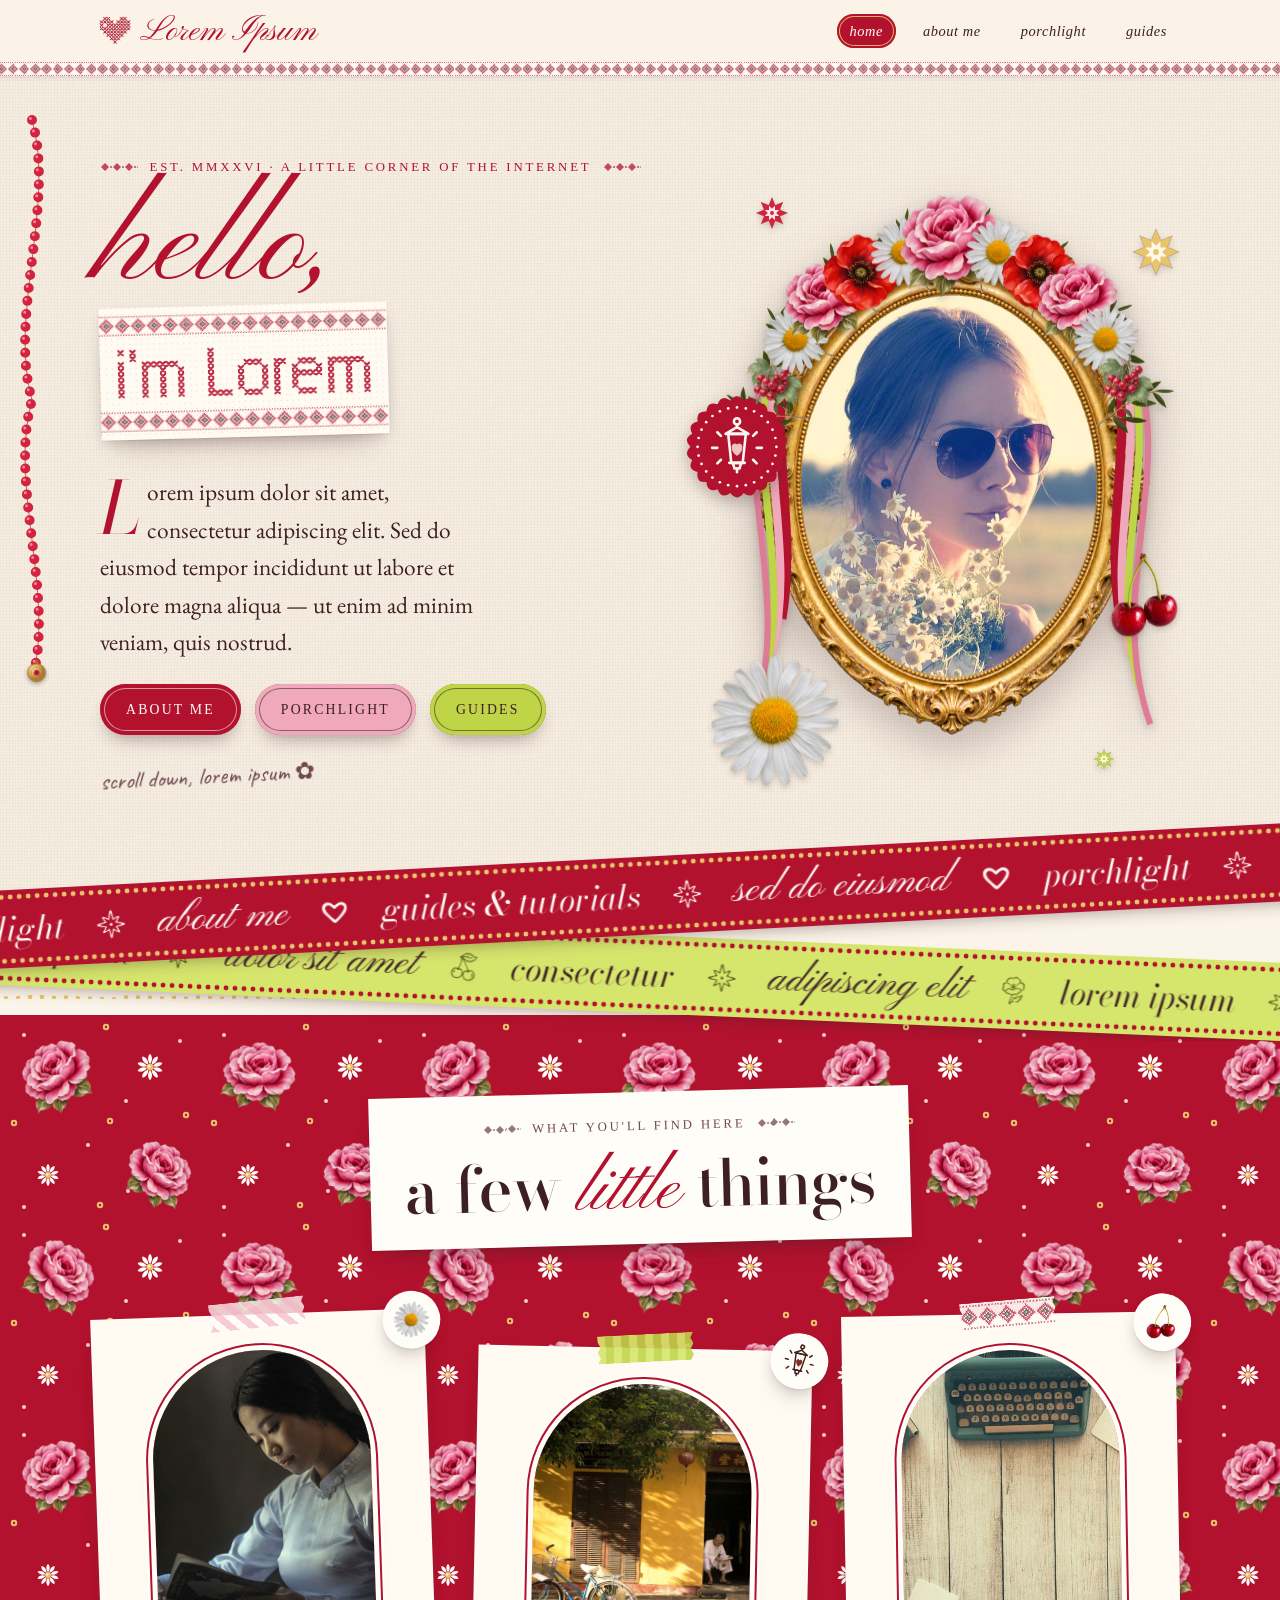
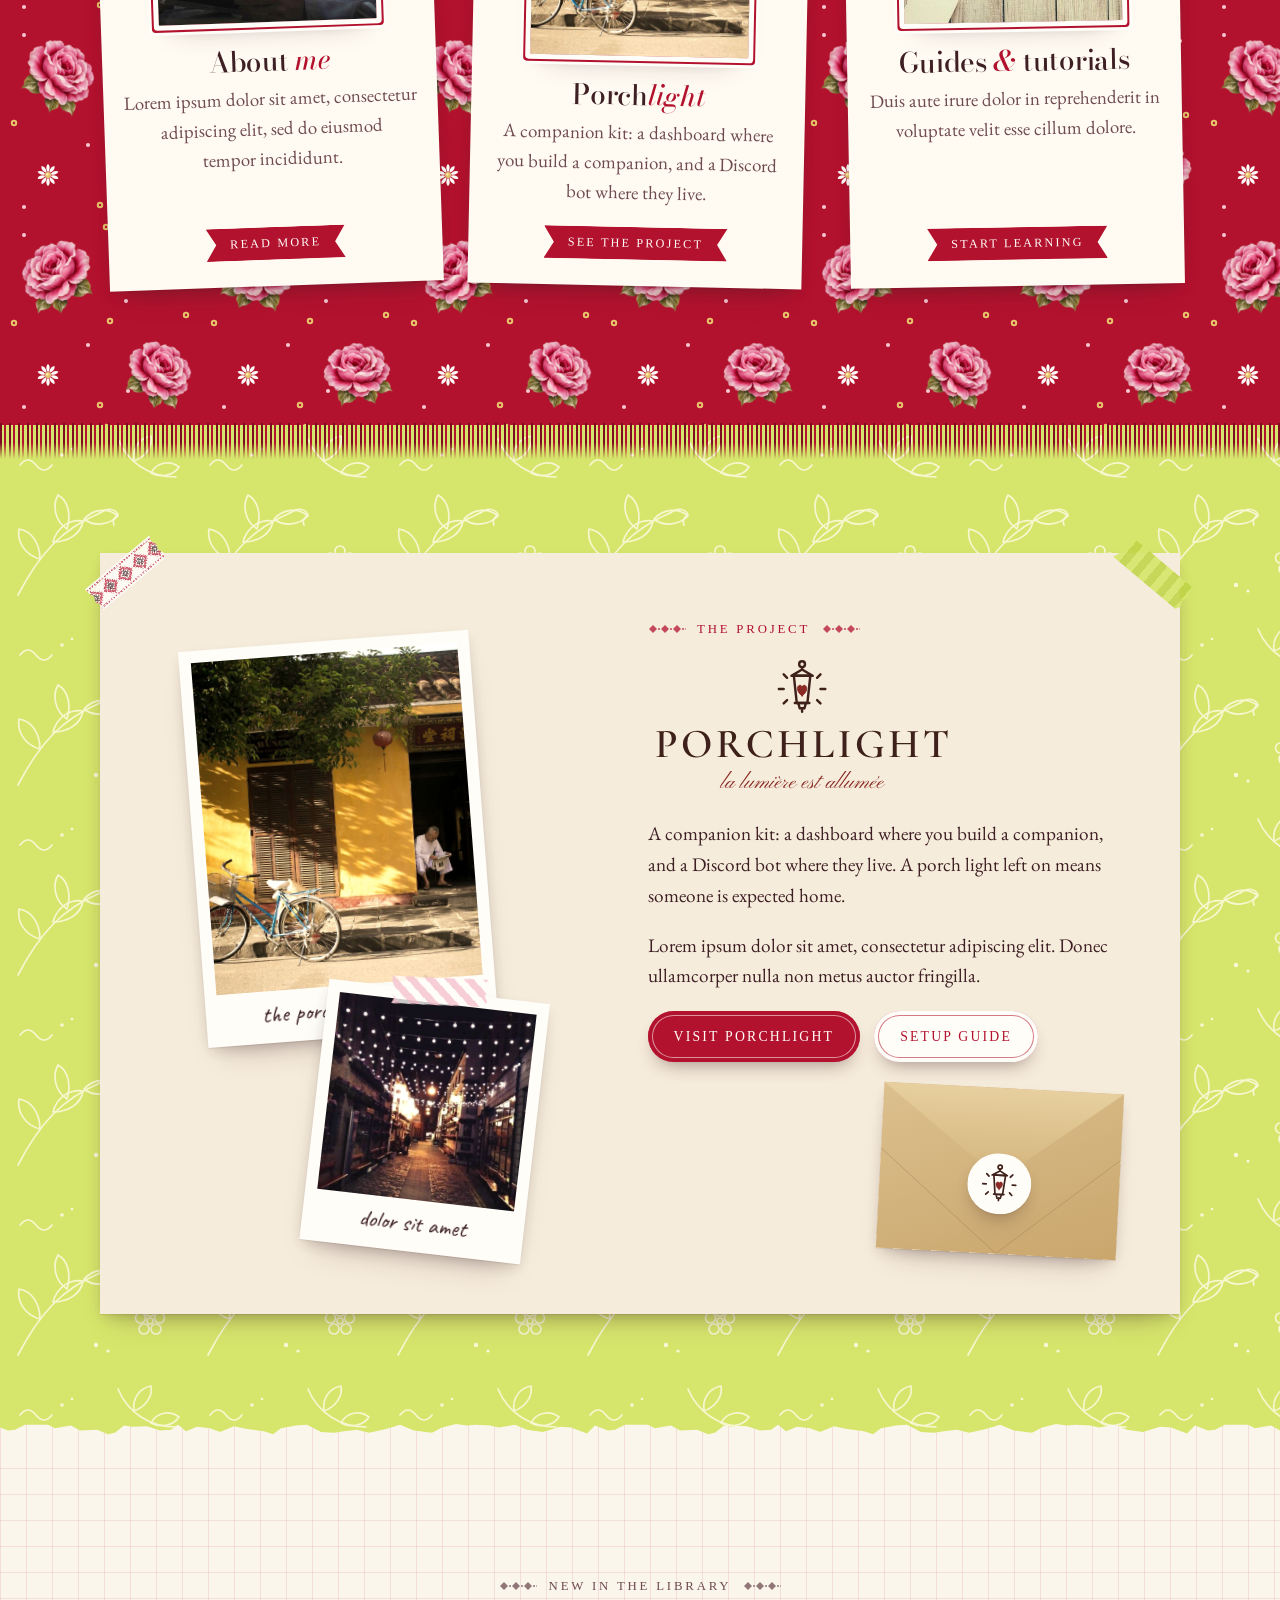
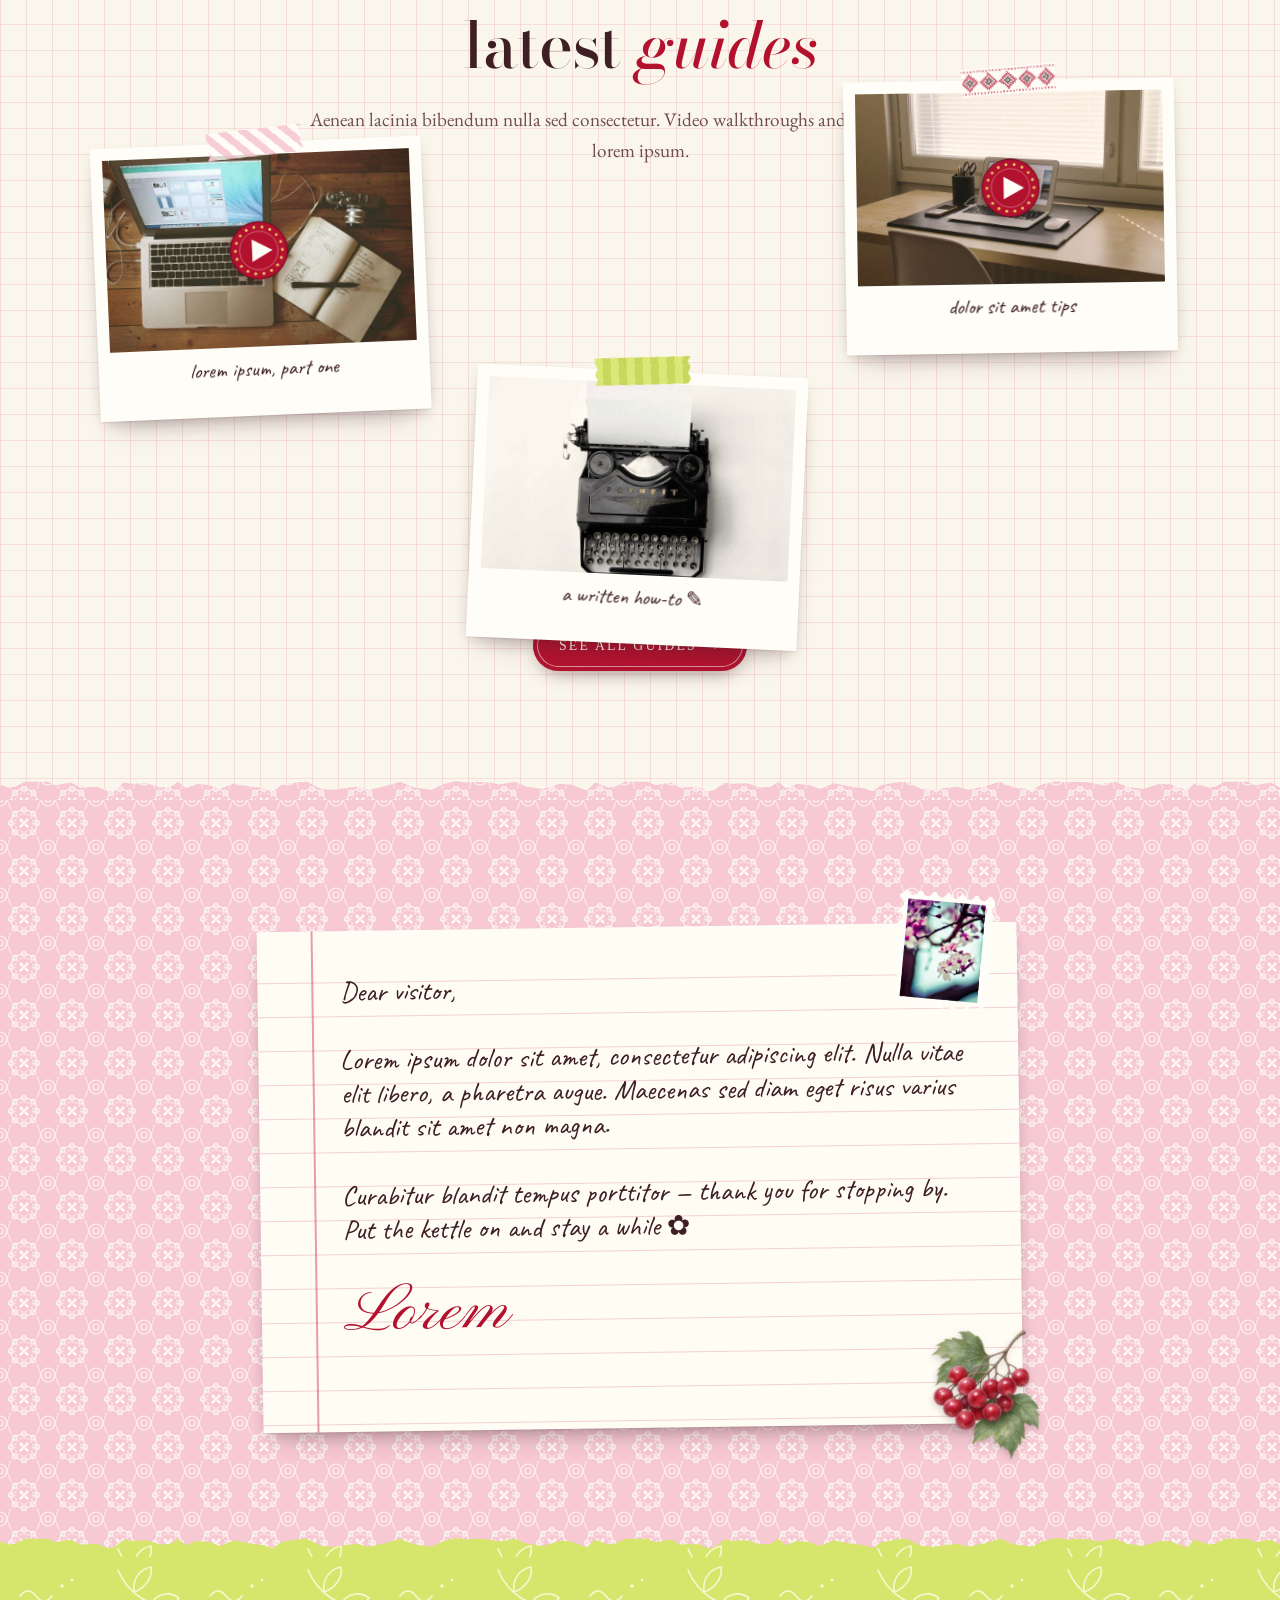
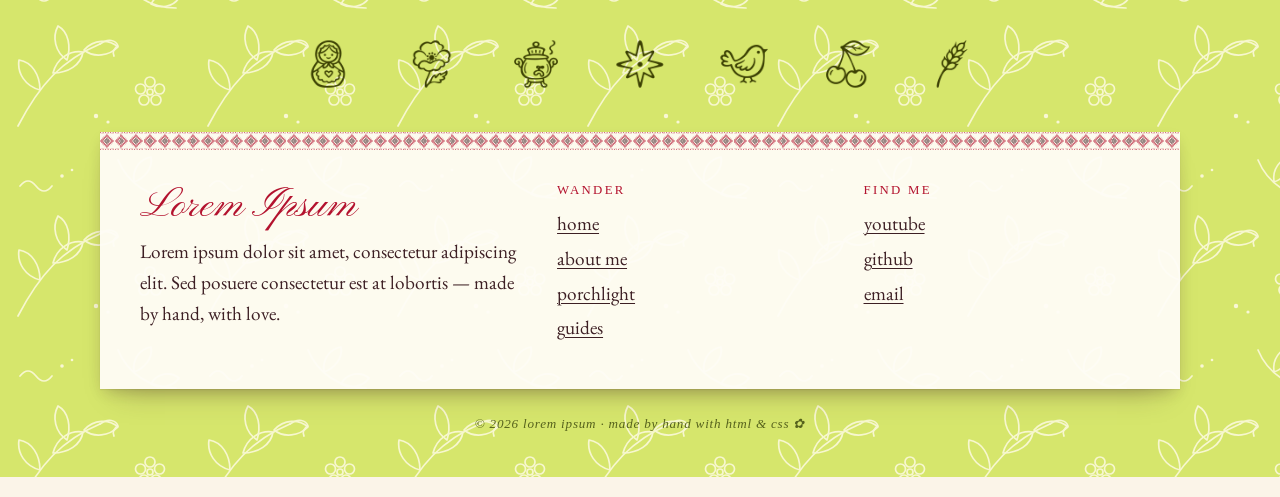
==== index.html @ 09953d01 "Publish the shawl pattern with varied pink roses" ====
<!doctype html>
<html lang="en">
<head>
  <meta charset="utf-8">
  <meta name="viewport" content="width=device-width, initial-scale=1">
  <title>Lorem Ipsum — hello</title>
  <meta name="description" content="Lorem ipsum dolor sit amet — a little corner of the internet: about me, the Porchlight project, and guides.">
  <meta name="theme-color" content="#b3122e">
  <link rel="icon" href="assets/img/favicon.svg" type="image/svg+xml">
  <link rel="preconnect" href="https://fonts.googleapis.com">
  <link rel="preconnect" href="https://fonts.gstatic.com" crossorigin>
  <link href="https://fonts.googleapis.com/css2?family=Bodoni+Moda:ital,opsz,wght@0,6..96,400..900;1,6..96,400..900&family=Caveat:wght@400..700&family=EB+Garamond:ital,wght@0,400..800;1,400..800&family=Old+Standard+TT:ital,wght@0,400;0,700;1,400&family=Pinyon+Script&display=swap" rel="stylesheet">
  <link rel="stylesheet" href="assets/css/style.css?v=shawl-roses">
</head>
<body data-beads>
  <a class="skip-link" href="#main">skip to content</a>

  <!-- ============ HEADER (same on every page — update aria-current) ============ -->
  <header class="site-header">
    <div class="wrap">
      <a class="logo" href="index.html" aria-label="Lorem Ipsum — home">
        <span data-motif="heart" data-cell="3.4" aria-hidden="true"></span>
        <span class="logo-name">Lorem Ipsum</span>
      </a>
      <nav class="nav" aria-label="Main">
        <a href="index.html" aria-current="page">home</a>
        <a href="about.html">about me</a>
        <a href="porchlight.html">porchlight</a>
        <a href="guides.html">guides</a>
      </nav>
    </div>
  </header>

  <main id="main">

    <!-- ============ HERO ============ -->
    <section class="hero">
      <div class="wrap hero-grid">
        <div class="hero-copy">
          <p class="eyebrow reveal">est. MMXXVI · a little corner of the internet</p>
          <h1 class="visually-hidden">Hello, I'm Lorem</h1>
          <p class="hero-hello reveal" style="--d:.08s" aria-hidden="true">hello,</p>
          <div class="aida hero-name" data-motif="hero-name" data-cell="6" aria-hidden="true"></div>
          <p class="hero-lede reveal" style="--d:.15s">Lorem ipsum dolor sit amet, consectetur adipiscing elit. Sed do eiusmod tempor incididunt ut labore et dolore magna aliqua — ut enim ad minim veniam, quis nostrud.</p>
          <div class="btn-row reveal" style="--d:.22s">
            <a class="btn" href="about.html">about me</a>
            <a class="btn btn-pink" href="porchlight.html">porchlight</a>
            <a class="btn btn-green" href="guides.html">guides</a>
          </div>
          <span class="hero-note reveal" style="--d:.3s">scroll down, lorem ipsum ✿</span>
        </div>

        <div class="hero-visual">
          <div class="oval-frame reveal drop" data-speed=".05">
            <img class="photo" src="assets/img/photos/portrait-home.jpg" alt="Placeholder portrait: a woman holding a bunch of wildflowers in a sunny field" width="800" height="1000">
            <svg class="frame-art" viewBox="0 0 400 500" aria-hidden="true"><use href="#oval-frame"/></svg>
            <svg class="vinok" viewBox="0 0 400 500" aria-hidden="true"><use href="#vinok"/></svg>
          </div>
          <svg class="cherries deco" viewBox="-50 -50 100 100" data-speed=".16" data-spin=".03" aria-hidden="true"><use href="#cherries"/></svg>
          <svg class="chamomile deco" viewBox="-50 -50 100 100" data-speed="-.06" data-spin="-.05" aria-hidden="true"><use href="#chamomile"/></svg>
          <div class="seal deco" data-speed="-.1" data-spin=".06" aria-hidden="true">
            <svg viewBox="-54 -54 108 108" style="color:var(--cherry)">
              <use href="#seal"/>
              <image href="assets/porchlight/logos/porchlight-mark-creme.svg" x="-32" y="-30" width="64" height="60"/>
            </svg>
          </div>
          <svg class="deco star lg twinkle" style="right:-6%;top:-2%;color:#e8c46a" viewBox="-52 -52 104 104" data-speed=".2" aria-hidden="true"><use href="#star8"/></svg>
          <svg class="deco star twinkle" style="left:2%;top:-8%;color:#d3243f" viewBox="-52 -52 104 104" data-speed=".25" aria-hidden="true"><use href="#star8"/></svg>
          <svg class="deco star sm twinkle" style="right:10%;bottom:-4%;color:#bfd447" viewBox="-52 -52 104 104" data-speed=".08" aria-hidden="true"><use href="#star8"/></svg>
        </div>
      </div>
    </section>

    <!-- ============ CROSSING RIBBON MARQUEES (move with scroll direction) ============ -->
    <div class="ribbons" aria-hidden="true">
      <div class="marquee b" data-marquee="-1">
        <div class="marquee-track"><div class="marquee-group">
          <span class="marquee-item">lorem ipsum <span class="ribbon-doodle ribbon-doodle-star"></span></span>
          <span class="marquee-item"><span class="script">dolor sit amet</span> <span class="ribbon-doodle ribbon-doodle-cherries"></span></span>
          <span class="marquee-item">consectetur <span class="ribbon-doodle ribbon-doodle-star"></span></span>
          <span class="marquee-item"><span class="script">adipiscing elit</span> <span class="ribbon-doodle ribbon-doodle-poppy"></span></span>
        </div></div>
      </div>
      <div class="marquee a" data-marquee="1">
        <div class="marquee-track"><div class="marquee-group">
          <span class="marquee-item">porchlight <span class="ribbon-doodle ribbon-doodle-star"></span></span>
          <span class="marquee-item"><span class="script">about me</span> <span class="ribbon-doodle ribbon-doodle-heart"></span></span>
          <span class="marquee-item">guides &amp; tutorials <span class="ribbon-doodle ribbon-doodle-star"></span></span>
          <span class="marquee-item"><span class="script">sed do eiusmod</span> <span class="ribbon-doodle ribbon-doodle-heart"></span></span>
        </div></div>
      </div>
    </div>

    <!-- ============ WHAT I DO (shawl print with fringe) ============ -->
    <section class="what bg-shawl torn-top fringe">
      <div class="wrap">
        <div class="section-head">
          <div class="what-head-card reveal drop" style="--r:-1.5deg">
            <p class="eyebrow">what you'll find here</p>
            <h2>a few <span class="script">little</span> things</h2>
          </div>
        </div>

        <div class="what-grid">
          <a class="what-card reveal" href="about.html">
            <span class="tape"></span>
            <svg class="emblem" viewBox="-50 -50 100 100" aria-hidden="true"><use href="#chamomile"/></svg>
            <div class="arch"><img src="assets/img/photos/reading.jpg" alt="" loading="lazy" width="800" height="1000"></div>
            <h3>About <em>me</em></h3>
            <p>Lorem ipsum dolor sit amet, consectetur adipiscing elit, sed do eiusmod tempor incididunt.</p>
            <span class="label">read more</span>
          </a>
          <a class="what-card reveal" style="--d:.1s" href="porchlight.html">
            <span class="tape green"></span>
            <img class="emblem" src="assets/porchlight/logos/porchlight-mark.svg" alt="" width="64" height="60">
            <div class="arch"><img src="assets/img/photos/porch-house.jpg" alt="" loading="lazy" width="900" height="1100"></div>
            <h3>Porch<em>light</em></h3>
            <p>A companion kit: a dashboard where you build a companion, and a Discord bot where they live.</p>
            <span class="label">see the project</span>
          </a>
          <a class="what-card reveal" style="--d:.2s" href="guides.html">
            <span class="tape folk"></span>
            <svg class="emblem" viewBox="-50 -50 100 100" aria-hidden="true"><use href="#cherries"/></svg>
            <div class="arch"><img src="assets/img/photos/g-typewriter.jpg" alt="" loading="lazy" width="800" height="500"></div>
            <h3>Guides <em>&amp;</em> tutorials</h3>
            <p>Duis aute irure dolor in reprehenderit in voluptate velit esse cillum dolore.</p>
            <span class="label">start learning</span>
          </a>
        </div>
      </div>
    </section>

    <!-- ============ PORCHLIGHT TEASER (chartreuse) ============ -->
    <section class="section bg-leaf">
      <div class="wrap">
        <div class="teaser-board reveal">
          <span class="tape folk corner-l"></span>
          <span class="tape green corner-r"></span>

          <div class="teaser-photos">
            <figure class="polaroid" data-speed=".04">
              <img src="assets/img/photos/porch-house.jpg" alt="Placeholder photo: a yellow house with a bicycle by the front porch" loading="lazy" width="900" height="1100">
              <figcaption>the porch, lorem ipsum</figcaption>
            </figure>
            <figure class="polaroid" data-speed="-.05">
              <span class="tape"></span>
              <img src="assets/img/photos/porch-lights.jpg" alt="Placeholder photo: string lights over a cobbled street at dusk" loading="lazy" width="800" height="600">
              <figcaption>dolor sit amet</figcaption>
            </figure>
          </div>

          <div class="teaser-copy">
            <p class="eyebrow">the project</p>
            <h2 class="visually-hidden">Porchlight</h2>
            <img class="pl-lockup" src="assets/porchlight/logos/porchlight-lockup.svg" alt="Porchlight — la lumière est allumée" width="496" height="226" loading="lazy">
            <p>A companion kit: a dashboard where you build a companion, and a Discord bot where they live. A porch light left on means someone is expected home.</p>
            <p>Lorem ipsum dolor sit amet, consectetur adipiscing elit. Donec ullamcorper nulla non metus auctor fringilla.</p>
            <div class="btn-row">
              <a class="btn" href="porchlight.html">visit porchlight</a>
              <a class="btn btn-cream" href="guides.html">setup guide</a>
            </div>
            <div class="envelope" aria-hidden="true"><img src="assets/porchlight/logos/porchlight-mark.svg" alt="" width="64" height="60"></div>
          </div>
        </div>
      </div>
    </section>

    <!-- ============ LATEST GUIDES (grid paper) ============ -->
    <section class="section bg-grid torn-top">
      <div class="wrap">
        <div class="section-head">
          <p class="eyebrow reveal">new in the library</p>
          <h2 class="reveal">latest <em>guides</em></h2>
          <p class="reveal">Aenean lacinia bibendum nulla sed consectetur. Video walkthroughs and written how-tos, lorem ipsum.</p>
        </div>

        <div class="guides-strip">
          <a class="polaroid reveal" href="guides.html#video" data-speed=".03">
            <span class="tape"></span>
            <div class="play-wrap">
              <img src="assets/img/photos/g-laptop.jpg" alt="" loading="lazy" width="800" height="500">
              <svg class="play-btn" viewBox="-50 -50 100 100" aria-hidden="true"><use href="#play"/></svg>
            </div>
            <p class="cap">lorem ipsum, part one</p>
          </a>
          <a class="polaroid reveal" style="--d:.1s" href="guides.html#written" data-speed="-.03">
            <span class="tape green"></span>
            <div class="play-wrap">
              <img src="assets/img/photos/g-typewriter2.jpg" alt="" loading="lazy" width="800" height="500">
            </div>
            <p class="cap">a written how-to ✎</p>
          </a>
          <a class="polaroid reveal" style="--d:.2s" href="guides.html#video" data-speed=".05">
            <span class="tape folk"></span>
            <div class="play-wrap">
              <img src="assets/img/photos/g-window.jpg" alt="" loading="lazy" width="800" height="500">
              <svg class="play-btn" viewBox="-50 -50 100 100" aria-hidden="true"><use href="#play"/></svg>
            </div>
            <p class="cap">dolor sit amet tips</p>
          </a>
        </div>

        <div class="btn-row center mt-lg">
          <a class="btn" href="guides.html">see all guides <svg aria-hidden="true"><use href="#t-arrow"/></svg></a>
        </div>
      </div>
    </section>

    <!-- ============ LITTLE LETTER (lace) ============ -->
    <section class="section bg-lace torn-top">
      <div class="wrap">
        <div class="letter bg-lined reveal">
          <div class="stamp" aria-hidden="true"><img src="assets/img/photos/p-blossom.jpg" alt="" loading="lazy" width="600" height="600"></div>
          <p>Dear visitor,</p>
          <p>Lorem ipsum dolor sit amet, consectetur adipiscing elit. Nulla vitae elit libero, a pharetra augue. Maecenas sed diam eget risus varius blandit sit amet non magna.</p>
          <p>Curabitur blandit tempus porttitor — thank you for stopping by. Put the kettle on and stay a while ✿</p>
          <p class="sign">Lorem</p>
          <svg class="pressed deco" viewBox="-50 -50 100 100" data-spin=".03" aria-hidden="true"><use href="#kalyna"/></svg>
        </div>
      </div>
    </section>

  </main>

  <!-- ============ FOOTER (same on every page) ============ -->
  <footer class="site-footer bg-leaf torn-top">
    <div class="wrap">
      <div class="footer-icons" aria-hidden="true">
        <svg viewBox="0 0 128 128"><image href="assets/img/art/footer/matryoshka.png" width="128" height="128"/></svg>
        <svg viewBox="0 0 128 128"><image href="assets/img/art/footer/poppy.png" width="128" height="128"/></svg>
        <svg viewBox="0 0 128 128"><image href="assets/img/art/footer/samovar.png" width="128" height="128"/></svg>
        <svg viewBox="0 0 128 128"><image href="assets/img/art/footer/star.png" width="128" height="128"/></svg>
        <svg viewBox="0 0 128 128"><image href="assets/img/art/footer/bird.png" width="128" height="128"/></svg>
        <svg viewBox="0 0 128 128"><image href="assets/img/art/footer/cherries.png" width="128" height="128"/></svg>
        <svg viewBox="0 0 128 128"><image href="assets/img/art/footer/wheat.png" width="128" height="128"/></svg>
      </div>
      <div class="footer-grid">
        <div>
          <div class="footer-sign">Lorem Ipsum</div>
          <p>Lorem ipsum dolor sit amet, consectetur adipiscing elit. Sed posuere consectetur est at lobortis — made by hand, with love.</p>
        </div>
        <div>
          <h4>wander</h4>
          <ul>
            <li><a href="index.html">home</a></li>
            <li><a href="about.html">about me</a></li>
            <li><a href="porchlight.html">porchlight</a></li>
            <li><a href="guides.html">guides</a></li>
          </ul>
        </div>
        <div>
          <h4>find me</h4>
          <ul>
            <li><a href="https://www.youtube.com/">youtube</a></li>
            <li><a href="https://github.com/kaddiekaddie">github</a></li>
            <li><a href="mailto:hello@example.com">email</a></li>
          </ul>
        </div>
      </div>
      <p class="footer-small">© <span data-year>2026</span> lorem ipsum · made by hand with html &amp; css ✿</p>
    </div>
  </footer>

  <button class="to-top" type="button" aria-label="Back to top">
    <svg viewBox="-50 -50 100 100" aria-hidden="true"><use href="#up"/></svg>
  </button>

  <script src="assets/js/main.js?v=vinok-heading" defer></script>
</body>
</html>
---- assets/css/style.css ----
/* ==========================================================================
   lorem ipsum — a slavic-feminine scrapbook website
   --------------------------------------------------------------------------
   1. tokens + base
   2. textures (shawl, lace, rushnyk, leaf, paper)
   3. edges (torn paper, scallops, shawl fringe, ornament rules)
   4. header + nav
   5. buttons, labels, tags
   6. scrapbook components
   7. marquee ribbons
   8. coral bead strand
   9. motion
   10. pages: home / about / guides / article
   11. footer
   12. responsive + reduced motion
   (the Porchlight page has its own brand stylesheet: porchlight.css)
   ========================================================================== */

/* 1. tokens + base ------------------------------------------------------- */
:root {
  --cream: #fbf4e8;
  --paper: #f6ecdb;
  --linen: #efe2c9;
  --beige: #e4cfaa;
  --kraft: #d2b383;

  --pink-50: #fdeef1;
  --pink: #f6c9d3;
  --pink-2: #efa9ba;
  --pink-3: #de7b96;

  --cherry: #b3122e;
  --cherry-2: #d3243f;
  --cherry-dark: #7d0c20;

  --chartreuse: #d6e66c;
  --chartreuse-2: #bfd447;
  --chartreuse-3: #93aa2a;
  --olive: #56621c;

  --gold: #e8c46a;
  --ink: #3d1f24;
  --ink-soft: #6f4b50;
  --white: #fffdf8;

  --f-display: "Bodoni Moda", "Didot", "Bodoni 72", Georgia, serif;
  --f-script: "Pinyon Script", "Snell Roundhand", cursive;
  --f-hand: "Caveat", "Bradley Hand", cursive;
  --f-label: "Old Standard TT", "Times New Roman", serif;
  --f-body: "EB Garamond", Garamond, Georgia, serif;

  --wrap: 1160px;
  --gutter: clamp(16px, 4vw, 40px);
  --shadow-paper: 0 1px 1px rgba(61, 31, 36, .08), 0 6px 14px -4px rgba(61, 31, 36, .22), 0 18px 30px -18px rgba(61, 31, 36, .35);
  --shadow-lift: 0 2px 2px rgba(61, 31, 36, .08), 0 14px 26px -8px rgba(61, 31, 36, .32);

  --pat-shawl: url("../img/patterns/shawl.svg?v=pink-roses");
  --pat-lace: url("../img/patterns/lace.svg");
  --pat-rushnyk: url("../img/patterns/rushnyk.svg");
  /* inlined so it also works as a CSS mask when the page is opened from disk */
  --pat-diamond: url("data:image/svg+xml,%3Csvg xmlns='http://www.w3.org/2000/svg' width='12' height='10' viewBox='0 0 12 10'%3E%3Cpath d='M5 1 L9 5 L5 9 L1 5Z'/%3E%3Ccircle cx='11' cy='5' r='1'/%3E%3C/svg%3E");
  --pat-leafy: url("../img/patterns/leafy.svg");
  --pat-floral: url("../img/patterns/floral.svg");

  --py: 0px;
  --vel: 0;
}

*, *::before, *::after { box-sizing: border-box; }

html { scroll-behavior: smooth; -webkit-text-size-adjust: 100%; overflow-x: hidden; }

body {
  margin: 0;
  min-height: 100vh;
  color: var(--ink);
  font-family: var(--f-body);
  font-size: clamp(1.08rem, 1rem + .3vw, 1.2rem);
  line-height: 1.6;
  background-color: var(--cream);
  overflow-x: clip;
  position: relative;
}

/* linen weave + soft noise over the whole page */
body::before {
  content: "";
  position: fixed;
  inset: 0;
  pointer-events: none;
  z-index: 0;
  background-image:
    url("data:image/svg+xml,%3Csvg xmlns='http://www.w3.org/2000/svg' width='220' height='220'%3E%3Cfilter id='n'%3E%3CfeTurbulence type='fractalNoise' baseFrequency='.85' numOctaves='2' stitchTiles='stitch'/%3E%3CfeColorMatrix values='0 0 0 0 .35 0 0 0 0 .22 0 0 0 0 .18 0 0 0 .11 0'/%3E%3C/filter%3E%3Crect width='100%25' height='100%25' filter='url(%23n)'/%3E%3C/svg%3E"),
    repeating-linear-gradient(0deg, rgba(120, 86, 60, .035) 0 1px, transparent 1px 3px),
    repeating-linear-gradient(90deg, rgba(120, 86, 60, .035) 0 1px, transparent 1px 3px);
}

body > * { position: relative; z-index: 1; }

img { max-width: 100%; height: auto; display: block; }

a { color: var(--cherry); text-decoration-thickness: 1px; text-underline-offset: 3px; }
a:hover { color: var(--cherry-2); }

:focus-visible { outline: 2px solid var(--cherry); outline-offset: 4px; border-radius: 4px; }

h1, h2, h3, h4 {
  font-family: var(--f-display);
  font-weight: 500;
  line-height: 1.05;
  margin: 0 0 .4em;
  letter-spacing: -.01em;
  text-wrap: balance;
}
h1 { font-size: clamp(2.8rem, 7vw, 6rem); }
h2 { font-size: clamp(2.2rem, 5vw, 4rem); }
h3 { font-size: clamp(1.35rem, 2.2vw, 1.75rem); }
h1 em, h2 em, h3 em { font-style: italic; color: var(--cherry); }

p { margin: 0 0 1em; text-wrap: pretty; }

.wrap { width: 100%; max-width: var(--wrap); margin-inline: auto; padding-inline: var(--gutter); }

.script { font-family: var(--f-script); font-weight: 400; letter-spacing: 0; }
.hand { font-family: var(--f-hand); }

.eyebrow {
  display: inline-flex;
  align-items: center;
  gap: .9em;
  font-family: var(--f-label);
  font-size: .8rem;
  text-transform: uppercase;
  letter-spacing: .22em;
  color: var(--cherry);
  margin-bottom: 1rem;
}
/* tiny chain of folk diamonds either side */
.eyebrow::before, .eyebrow::after {
  content: "";
  width: 38px;
  height: 10px;
  background: currentColor;
  -webkit-mask: var(--pat-diamond) repeat-x left center / 12px 10px;
          mask: var(--pat-diamond) repeat-x left center / 12px 10px;
  opacity: .75;
}

.section { padding-block: clamp(70px, 10vw, 130px); position: relative; }
.section-head { text-align: center; max-width: 720px; margin: 0 auto clamp(40px, 6vw, 70px); }
.section-head p { color: var(--ink-soft); }

.visually-hidden { position: absolute !important; width: 1px; height: 1px; overflow: hidden; clip: rect(0 0 0 0); white-space: nowrap; }

.skip-link {
  position: absolute; left: 12px; top: -60px; z-index: 100;
  background: var(--cherry); color: var(--white); padding: 8px 14px;
  font-family: var(--f-label); border-radius: 4px;
}
.skip-link:focus { top: 12px; color: var(--white); }

/* 2. textures --------------------------------------------------------------- */
.bg-linen { background-color: var(--linen); }
.bg-paper { background-color: var(--paper); }
.bg-pink { background-color: var(--pink); }
.bg-cherry { background-color: var(--cherry); color: var(--white); }

/* Pavlovo-Posad style shawl print */
.bg-shawl { background: var(--cherry) var(--pat-shawl) 0 0 / 400px 400px; }

/* Vologda-style lace over pink */
.bg-lace { background: var(--pink) var(--pat-lace) 0 0 / 48px 48px; }

/* chartreuse with white painted sprigs */
.bg-leaf { background: var(--chartreuse) var(--pat-leafy) 0 0 / 190px 190px; }

/* tiny painted flowers on pink */
.bg-floral { background: #f8d5dc var(--pat-floral) 0 0 / 64px 64px; }

.bg-grid {
  background-color: #fbf6ec;
  background-image:
    linear-gradient(rgba(214, 112, 140, .18) 1px, transparent 1px),
    linear-gradient(90deg, rgba(214, 112, 140, .18) 1px, transparent 1px);
  background-size: 26px 26px;
}

.bg-lined {
  background-color: #fffcf4;
  background-image:
    linear-gradient(90deg, transparent 54px, rgba(211, 36, 63, .45) 54px 56px, transparent 56px),
    repeating-linear-gradient(transparent 0 33px, rgba(222, 123, 150, .35) 33px 34px);
  background-position: 0 0, 0 18px;
}

/* a cross-stitched rushnyk band, as a divider */
.rushnyk {
  height: 30px;
  background: var(--white) var(--pat-rushnyk) repeat-x center / auto 30px;
  box-shadow: 0 1px 0 rgba(61, 31, 36, .08), 0 -1px 0 rgba(61, 31, 36, .08);
}

/* 3. edges ----------------------------------------------------------------- */
.torn-top, .torn-bottom { position: relative; z-index: 2; }
.torn-top::before, .torn-bottom::after {
  content: "";
  position: absolute;
  left: 0; right: 0;
  height: 22px;
  background: inherit;
  -webkit-mask: url("data:image/svg+xml,%3Csvg xmlns='http://www.w3.org/2000/svg' viewBox='0 0 600 30' preserveAspectRatio='none'%3E%3Cpath d='M0 30 L0 9 L8 13 L15 12 L25 5 L37 5 L48 5 L55 10 L71 6 L80 13 L97 12 L108 18 L115 16 L124 6 L132 8 L147 7 L160 13 L171 12 L178 5 L186 14 L197 8 L210 10 L220 15 L234 7 L247 11 L264 14 L273 18 L281 10 L296 6 L307 5 L321 15 L334 16 L344 14 L357 12 L369 16 L386 11 L400 5 L414 13 L432 16 L442 9 L456 4 L467 6 L475 5 L490 6 L499 9 L515 5 L527 12 L543 15 L560 8 L571 9 L587 17 L595 6 L600 9 L600 30Z'/%3E%3C/svg%3E") 0 0 / 600px 100% repeat-x;
          mask: url("data:image/svg+xml,%3Csvg xmlns='http://www.w3.org/2000/svg' viewBox='0 0 600 30' preserveAspectRatio='none'%3E%3Cpath d='M0 30 L0 9 L8 13 L15 12 L25 5 L37 5 L48 5 L55 10 L71 6 L80 13 L97 12 L108 18 L115 16 L124 6 L132 8 L147 7 L160 13 L171 12 L178 5 L186 14 L197 8 L210 10 L220 15 L234 7 L247 11 L264 14 L273 18 L281 10 L296 6 L307 5 L321 15 L334 16 L344 14 L357 12 L369 16 L386 11 L400 5 L414 13 L432 16 L442 9 L456 4 L467 6 L475 5 L490 6 L499 9 L515 5 L527 12 L543 15 L560 8 L571 9 L587 17 L595 6 L600 9 L600 30Z'/%3E%3C/svg%3E") 0 0 / 600px 100% repeat-x;
  filter: drop-shadow(0 -2px 1px rgba(61, 31, 36, .12));
  pointer-events: none;
}
.torn-top::before { top: -21px; }
.torn-bottom::after { bottom: -21px; transform: scaleY(-1); }

/* shawl fringe hanging off the bottom of a section */
.fringe { position: relative; z-index: 3; }
.fringe::after {
  content: "";
  position: absolute;
  left: 0; right: 0;
  bottom: -34px;
  height: 36px;
  background:
    repeating-linear-gradient(90deg, var(--cherry-dark) 0 2px, transparent 2px 4px, var(--cherry) 4px 6px, transparent 6px 9px);
  -webkit-mask: linear-gradient(#000 55%, transparent);
          mask: linear-gradient(#000 55%, transparent);
  pointer-events: none;
}
.fringe::before {
  content: "";
  position: absolute;
  left: 0; right: 0;
  bottom: -2px;
  height: 6px;
  background: radial-gradient(circle, var(--gold) 2px, transparent 2.5px) 0 0 / 12px 6px repeat-x;
  z-index: 1;
}

/* pearl rule */
.pearls { height: 8px; background: radial-gradient(circle at 4px 4px, var(--white) 2.6px, rgba(61,31,36,.25) 3px, transparent 3.6px) 0 0 / 11px 8px repeat-x; }

/* 4. header + nav --------------------------------------------------------- */
.site-header {
  position: sticky;
  top: 0;
  z-index: 50;
  background: rgba(251, 244, 232, .94);
  -webkit-backdrop-filter: blur(6px);
  backdrop-filter: blur(6px);
  transition: translate .35s ease;
}
.site-header::after {
  content: "";
  position: absolute;
  left: 0; right: 0;
  bottom: -14px;
  height: 14px;
  background: var(--white) var(--pat-rushnyk) repeat-x center / auto 14px;
  box-shadow: 0 2px 4px rgba(61, 31, 36, .1);
}
.site-header.is-hidden { translate: 0 calc(-100% - 16px); }

.site-header .wrap { display: flex; align-items: center; justify-content: space-between; gap: 16px; padding-block: 12px; }

.logo { display: inline-flex; align-items: center; gap: 10px; text-decoration: none; color: var(--ink); }
.logo-name { font-family: var(--f-script); font-size: clamp(1.7rem, 3vw, 2.1rem); line-height: 1; color: var(--cherry); padding-top: 4px; }
.logo .xstitch { width: 30px; height: auto; }

.nav { display: flex; gap: clamp(4px, 1.4vw, 14px); flex-wrap: wrap; justify-content: flex-end; }
.nav a {
  position: relative;
  font-family: var(--f-label);
  font-size: .9rem;
  font-style: italic;
  letter-spacing: .04em;
  color: var(--ink);
  text-decoration: none;
  padding: 6px 13px 5px;
  border-radius: 999px;
  transition: background-color .2s, color .2s;
}
.nav a:hover { background: var(--pink); color: var(--ink); }
.nav a[aria-current="page"] {
  background: var(--cherry);
  color: var(--white);
  box-shadow: inset 0 0 0 2px var(--cherry), inset 0 0 0 3px rgba(232, 196, 106, .9);
}

/* 5. buttons, labels, tags --------------------------------------------- */
.btn {
  --bg: var(--cherry);
  --fg: var(--white);
  display: inline-flex;
  align-items: center;
  gap: .6em;
  font-family: var(--f-label);
  font-size: .86rem;
  text-transform: uppercase;
  letter-spacing: .16em;
  text-decoration: none;
  color: var(--fg);
  background: var(--bg);
  padding: 15px 26px 14px;
  border: 0;
  border-radius: 999px;
  box-shadow: inset 0 0 0 4px var(--bg), inset 0 0 0 5px color-mix(in srgb, var(--fg) 55%, transparent), 0 10px 18px -8px rgba(61, 31, 36, .45);
  cursor: pointer;
  transition: translate .2s, box-shadow .2s, filter .2s;
}
.btn:hover { color: var(--fg); translate: 0 -2px; filter: brightness(1.05); }
.btn:active { translate: 0 1px; }
.btn svg { width: 1.15em; height: 1.15em; }
.btn-pink { --bg: var(--pink-2); --fg: var(--ink); }
.btn-green { --bg: var(--chartreuse-2); --fg: var(--ink); }
.btn-cream { --bg: var(--white); --fg: var(--cherry); }

.btn-row { display: flex; flex-wrap: wrap; gap: 14px; }

.tag {
  display: inline-block;
  font-family: var(--f-label);
  font-size: .72rem;
  text-transform: uppercase;
  letter-spacing: .14em;
  padding: 4px 10px 3px;
  border-radius: 999px;
  background: var(--pink);
  color: var(--ink);
}
.tag-cherry { background: var(--cherry); color: var(--white); }
.tag-green { background: var(--chartreuse); }
.tag-beige { background: var(--beige); }

/* ribbon label with notched ends */
.label {
  display: inline-block;
  position: relative;
  background: var(--cherry);
  color: var(--white);
  font-family: var(--f-label);
  font-size: .76rem;
  letter-spacing: .18em;
  text-transform: uppercase;
  padding: 7px 24px 6px;
  clip-path: polygon(0 0, 100% 0, calc(100% - 10px) 50%, 100% 100%, 0 100%, 10px 50%);
}

/* 6. scrapbook components ------------------------------------------------ */

/* polaroid ---- */
.polaroid {
  --r: 0deg;
  --sway: 3;
  position: relative;
  background: var(--white);
  padding: 12px 12px 0;
  box-shadow: var(--shadow-paper);
  rotate: var(--r);
  transform: translate3d(0, var(--py, 0px), 0) rotate(calc(var(--vel, 0) * var(--sway) * 1deg));
  transition: rotate .4s cubic-bezier(.3, 1.6, .5, 1), box-shadow .3s;
}
.polaroid img { width: 100%; aspect-ratio: 1; object-fit: cover; filter: saturate(.92) sepia(.12) contrast(1.02); }
.polaroid figcaption, .polaroid .cap {
  font-family: var(--f-hand); font-size: 1.45rem; line-height: 1; text-align: center; color: var(--ink); padding: 12px 4px 16px;
}
a.polaroid { text-decoration: none; display: block; }
.polaroid:hover { rotate: 0deg; box-shadow: var(--shadow-lift); z-index: 5; }

/* washi tape ---- */
.tape {
  position: absolute;
  top: -14px;
  left: 50%;
  width: 96px;
  height: 28px;
  translate: -50% 0;
  rotate: var(--tr, -4deg);
  background: repeating-linear-gradient(45deg, rgba(246, 201, 211, .92) 0 7px, rgba(255, 253, 248, .78) 7px 14px);
  clip-path: polygon(0 0, 100% 0, 97% 20%, 100% 40%, 97% 60%, 100% 80%, 97% 100%, 0 100%, 3% 80%, 0 60%, 3% 40%, 0 20%);
  box-shadow: 0 1px 2px rgba(61, 31, 36, .12);
  z-index: 3;
}
.tape.green { background: repeating-linear-gradient(90deg, rgba(214, 230, 108, .92) 0 8px, rgba(191, 212, 71, .88) 8px 16px); }
.tape.red { background: rgba(211, 36, 63, .82); }
.tape.folk { background: rgba(255, 253, 248, .92) var(--pat-rushnyk) repeat-x center / auto 24px; }
.tape.corner-l { top: 6px; left: -16px; translate: 0 0; rotate: -40deg; width: 84px; }
.tape.corner-r { top: 6px; left: auto; right: -16px; translate: 0 0; rotate: 40deg; width: 84px; }

/* gilded oval frame + vinok ---- */
.oval-frame { position: relative; aspect-ratio: 4 / 5; width: 100%; filter: drop-shadow(0 16px 22px rgba(61, 31, 36, .28)); }
.oval-frame .photo {
  position: absolute; inset: 0; width: 100%; height: 100%; object-fit: cover;
  clip-path: ellipse(41.5% 43.6% at 50% 50%);
  filter: saturate(.95) sepia(.1);
}
.oval-frame .frame-art, .oval-frame .vinok { position: absolute; inset: 0; width: 100%; height: 100%; overflow: visible; }
.oval-frame .vinok { z-index: 2; filter: drop-shadow(0 4px 4px rgba(61, 31, 36, .25)); }

/* round photo on a lacquer-tray rim with a flower wreath ---- */
.tray-photo { position: relative; aspect-ratio: 1; width: 100%; }
.tray-photo > svg { position: absolute; inset: -6%; width: 112%; height: 112%; }
.tray-photo > img {
  position: absolute; inset: 9%; width: 82%; height: 82%;
  border-radius: 50%; object-fit: cover; filter: sepia(.08);
  box-shadow: 0 0 0 3px var(--gold), 0 0 0 6px var(--cherry-dark);
}
.bloom-layer { position: absolute; inset: -16%; pointer-events: none; z-index: 2; }
.bloom-layer svg, .bloom-layer img { position: absolute; overflow: visible; filter: drop-shadow(0 2px 2px rgba(61, 31, 36, .2)); }

/* arched photo ---- */
.arch {
  position: relative;
  border-radius: 999px 999px 10px 10px;
  overflow: hidden;
  aspect-ratio: 4 / 5;
  box-shadow: 0 0 0 5px var(--white), 0 0 0 7px var(--cherry), 0 0 0 10px var(--white), var(--shadow-paper);
}
.arch img { width: 100%; height: 100%; object-fit: cover; filter: sepia(.1) saturate(.95); }

/* cross-stitch on linen, framed by rushnyk bands ---- */
.aida {
  --cell: 8px;
  display: inline-block;
  position: relative;
  padding: calc(var(--cell) * 3 + 24px) calc(var(--cell) * 3) calc(var(--cell) * 3 + 24px);
  background:
    var(--pat-rushnyk) repeat-x top 8px left / auto 20px,
    var(--pat-rushnyk) repeat-x bottom 8px left / auto 20px,
    radial-gradient(circle at 0 0, rgba(120, 60, 60, .16) .9px, transparent 1.5px) 0 0 / var(--cell) var(--cell),
    #fffaf2;
  box-shadow: var(--shadow-paper);
}
.aida.compact { padding: calc(var(--cell) * 2); background: radial-gradient(circle at 0 0, rgba(120, 60, 60, .16) .9px, transparent 1.5px) 0 0 / var(--cell) var(--cell), #fffaf2; }
.aida.pink { background-color: #fde6eb; }
.xstitch { display: block; overflow: visible; max-width: 100%; height: auto; }
.xs-col { transform-box: fill-box; transform-origin: center; }
.js .xstitch-host:not(.is-in) .xs-col { opacity: 0; }
.js .xstitch-host.is-in .xs-col { animation: stitch-in .32s cubic-bezier(.3, 1.6, .5, 1) both; animation-delay: calc(var(--i) * 28ms); }
@keyframes stitch-in { from { opacity: 0; transform: scale(.4); } to { opacity: 1; transform: scale(1); } }

/* scalloped seal ---- */
.seal {
  position: relative;
  display: grid;
  place-items: center;
  width: var(--size, 130px);
  aspect-ratio: 1;
  color: var(--white);
  text-align: center;
  font-family: var(--f-label);
  font-size: calc(var(--size, 130px) * .095);
  letter-spacing: .12em;
  text-transform: uppercase;
  line-height: 1.25;
}
.seal > svg { position: absolute; inset: 0; width: 100%; height: 100%; filter: drop-shadow(0 6px 8px rgba(61, 31, 36, .3)); }
.seal span { position: relative; padding: 18%; }
.seal strong { display: block; font-family: var(--f-display); font-style: italic; font-weight: 500; font-size: 2.1em; letter-spacing: 0; text-transform: none; line-height: 1; }

/* floating decor ---- */
.deco { position: absolute; pointer-events: none; transform: translate3d(0, var(--py, 0px), 0) rotate(var(--spin, 0deg)); z-index: 4; }
.deco > svg { width: 100%; height: 100%; overflow: visible; }
svg.deco, img.deco { overflow: visible; filter: drop-shadow(0 3px 3px rgba(61, 31, 36, .2)); }
.star { width: 34px; height: 34px; }
.star.sm { width: 22px; height: 22px; }
.star.lg { width: 50px; height: 50px; }
.twinkle use { animation: twinkle 4s ease-in-out infinite; transform-box: fill-box; transform-origin: center; }
.twinkle:nth-of-type(2n) use { animation-delay: -1.6s; animation-duration: 5s; }
@keyframes twinkle { 50% { transform: scale(.8) rotate(22.5deg); } }

.paperclip { position: absolute; width: 26px; height: 70px; top: -24px; z-index: 6; filter: drop-shadow(1px 2px 1px rgba(61, 31, 36, .3)); }

/* index card ---- */
.index-card {
  position: relative;
  background:
    linear-gradient(var(--cherry), var(--cherry)) 0 52px / 100% 2px no-repeat,
    repeating-linear-gradient(transparent 0 29px, rgba(222, 123, 150, .4) 29px 30px) 0 60px / 100% calc(100% - 60px) no-repeat,
    var(--white);
  padding: 16px 22px 24px;
  box-shadow: var(--shadow-paper);
  line-height: 30px;
}
.index-card h3, .index-card .card-title {
  font-family: var(--f-label);
  font-size: 1rem;
  text-transform: uppercase;
  letter-spacing: .12em;
  height: 36px;
  margin: 0 0 18px;
  line-height: 36px;
  white-space: nowrap;
  overflow: hidden;
  text-overflow: ellipsis;
}

/* manila envelope ---- */
.envelope { position: relative; aspect-ratio: 1.45; background: linear-gradient(160deg, #dcc08e, #c9a66c); box-shadow: var(--shadow-paper); overflow: hidden; }
.envelope::before {
  content: ""; position: absolute; inset: 0 0 45%;
  background: linear-gradient(180deg, #e7cf9f, #d3b47c);
  clip-path: polygon(0 0, 100% 0, 50% 100%);
  filter: drop-shadow(0 2px 2px rgba(0, 0, 0, .2));
}
.envelope::after {
  content: ""; position: absolute; inset: 0;
  background:
    linear-gradient(to top right, transparent 49.5%, rgba(120, 86, 40, .25) 50%, transparent 50.5%) left bottom / 50% 60% no-repeat,
    linear-gradient(to top left, transparent 49.5%, rgba(120, 86, 40, .25) 50%, transparent 50.5%) right bottom / 50% 60% no-repeat;
}

.wax {
  width: 64px; height: 64px;
  border-radius: 46% 54% 50% 50% / 52% 48% 52% 48%;
  background: radial-gradient(circle at 35% 30%, #e4475f, var(--cherry) 45%, var(--cherry-dark));
  box-shadow: inset 0 0 0 6px rgba(0, 0, 0, .12), inset 0 0 0 9px rgba(255, 255, 255, .08), 0 4px 6px rgba(61, 31, 36, .35);
  display: grid; place-items: center;
  color: rgba(255, 220, 220, .85);
  font-family: var(--f-script); font-size: 2rem; line-height: 1;
}

/* postage stamp ---- */
.stamp {
  position: relative;
  background: var(--white);
  padding: 9px;
  -webkit-mask: linear-gradient(#000 0 0) content-box, radial-gradient(circle 5px, #0000 96%, #000) -7px -7px / 14px 14px;
          mask: linear-gradient(#000 0 0) content-box, radial-gradient(circle 5px, #0000 96%, #000) -7px -7px / 14px 14px;
  filter: drop-shadow(0 4px 6px rgba(61, 31, 36, .25));
}
.stamp img { width: 100%; aspect-ratio: 4 / 5; object-fit: cover; }

.ink-stamp {
  display: inline-block;
  font-family: var(--f-label);
  text-transform: uppercase;
  letter-spacing: .14em;
  color: rgba(179, 18, 46, .8);
  border: 3px double rgba(179, 18, 46, .75);
  border-radius: 6px;
  padding: 6px 12px 4px;
  rotate: -9deg;
  mix-blend-mode: multiply;
  -webkit-mask: url("data:image/svg+xml,%3Csvg xmlns='http://www.w3.org/2000/svg' width='120' height='120'%3E%3Cfilter id='n'%3E%3CfeTurbulence baseFrequency='.7' numOctaves='2'/%3E%3CfeColorMatrix values='0 0 0 0 0 0 0 0 0 0 0 0 0 0 0 0 0 0 -2.4 1.7'/%3E%3C/filter%3E%3Crect width='120' height='120' filter='url(%23n)'/%3E%3C/svg%3E");
          mask: url("data:image/svg+xml,%3Csvg xmlns='http://www.w3.org/2000/svg' width='120' height='120'%3E%3Cfilter id='n'%3E%3CfeTurbulence baseFrequency='.7' numOctaves='2'/%3E%3CfeColorMatrix values='0 0 0 0 0 0 0 0 0 0 0 0 0 0 0 0 0 0 -2.4 1.7'/%3E%3C/filter%3E%3Crect width='120' height='120' filter='url(%23n)'/%3E%3C/svg%3E");
}

/* painted lacquer tray (about page) ---- */
.tray { position: relative; width: min(100%, 400px); aspect-ratio: 1; margin-inline: auto; filter: drop-shadow(0 18px 24px rgba(61, 31, 36, .35)); }
.tray > svg { position: absolute; inset: 0; width: 100%; height: 100%; overflow: visible; }
.tray .tray-paint { transform: rotate(var(--spin, 0deg)); transform-origin: 0 0; }

.paper-card { position: relative; background: var(--white); padding: clamp(20px, 3vw, 32px); box-shadow: var(--shadow-paper); }

/* 7. marquee ribbons ------------------------------------------------------- */
.ribbons { position: relative; height: clamp(150px, 18vw, 220px); margin-block: clamp(-30px, -2vw, -10px); z-index: 5; overflow: hidden; }
.marquee {
  position: absolute;
  left: -5%; right: -5%;
  top: 50%;
  display: flex;
  overflow: hidden;
  white-space: nowrap;
  padding-block: 15px 13px;
  box-shadow: 0 8px 16px -8px rgba(61, 31, 36, .45);
}
.marquee::before, .marquee::after {
  content: "";
  position: absolute;
  left: 0; right: 0;
  height: 6px;
  background: radial-gradient(circle at 3px 3px, var(--gold) 2.2px, transparent 2.7px) 0 0 / 9px 6px repeat-x;
}
.marquee::before { top: 4px; }
.marquee::after { bottom: 4px; }
.marquee-track { display: flex; flex: none; will-change: transform; }
.marquee-group { display: flex; flex: none; }
.marquee-item {
  display: inline-flex;
  align-items: center;
  gap: .9em;
  padding-right: .9em;
  font-family: var(--f-display);
  font-style: italic;
  font-size: clamp(1.4rem, 2.6vw, 2.1rem);
  line-height: 1.2;
}
.marquee-item .script { font-size: 1.25em; font-style: normal; }
.ribbon-doodle {
  width: 1em;
  height: 1em;
  flex: none;
  background-color: currentColor;
  mask: var(--ribbon-art) center / contain no-repeat;
}
.marquee.b .ribbon-doodle { color: var(--olive); }
.ribbon-doodle-star { --ribbon-art: url("../img/art/footer/star.png"); }
.ribbon-doodle-cherries { --ribbon-art: url("../img/art/footer/cherries.png"); }
.ribbon-doodle-poppy { --ribbon-art: url("../img/art/footer/poppy.png"); }
.ribbon-doodle-heart { --ribbon-art: url("../img/art/ribbon-heart.png"); }
.marquee.a { background: var(--cherry); color: var(--white); rotate: -3deg; translate: 0 -95%; }
.marquee.b { background: var(--chartreuse); color: var(--ink); rotate: 2.5deg; translate: 0 5%; }
.marquee.b::before, .marquee.b::after { background-image: radial-gradient(circle at 3px 3px, var(--cherry) 2.2px, transparent 2.7px); }

/* 8. coral bead strand (desktop margin) ---------------------------------- */
.beads-layer { position: absolute; top: 0; left: 0; width: 64px; pointer-events: none; z-index: 40; }
.beads-layer svg { width: 100%; height: 100%; overflow: visible; }
.bead-string { fill: none; stroke: #8f0f24; stroke-width: 1; opacity: .6; }
.bead-path { fill: none; stroke: var(--cherry-2); stroke-width: 10; stroke-linecap: round; stroke-dasharray: 0 13; }
.bead-shine { fill: none; stroke: #ff9aab; stroke-width: 3; stroke-linecap: round; stroke-dasharray: 0 13; transform: translate(-1.6px, -1.6px); opacity: .85; }
.bead-coin { filter: drop-shadow(0 2px 2px rgba(61, 31, 36, .35)); }
@media (max-width: 1240px) { .beads-layer { display: none; } }

/* 9. motion ------------------------------------------------------------- */
.js .reveal {
  opacity: 0;
  translate: 0 40px;
  scale: .97;
  transition: opacity .8s ease, translate .9s cubic-bezier(.2, .9, .3, 1.15), scale .9s cubic-bezier(.2, .9, .3, 1.15);
  transition-delay: var(--d, 0s);
}
.js .reveal.is-in { opacity: 1; translate: 0 0; scale: 1; }
.js .reveal.drop { translate: 0 -50px; rotate: calc(var(--r, 0deg) + 8deg); transition-property: opacity, translate, scale, rotate; }
.js .reveal.drop.is-in { translate: 0 0; rotate: var(--r, 0deg); }

[data-speed] { transform: translate3d(0, var(--py, 0px), 0); }
.polaroid[data-speed] { transform: translate3d(0, var(--py, 0px), 0) rotate(calc(var(--vel, 0) * var(--sway) * 1deg)); }
.deco[data-speed] { transform: translate3d(0, var(--py, 0px), 0) rotate(var(--spin, 0deg)); }

/* 10. pages ============================================================= */

/* ---------- HOME ---------- */
.hero { position: relative; padding-block: clamp(40px, 7vw, 90px) clamp(40px, 4vw, 56px); overflow: hidden; }
.hero-ribbon { position: absolute; inset: 0; width: 100%; height: 100%; pointer-events: none; z-index: 0; }
.hero-grid { position: relative; z-index: 2; display: grid; grid-template-columns: 1.1fr .9fr; gap: clamp(30px, 5vw, 70px); align-items: center; }
.hero-hello { font-family: var(--f-script); font-size: clamp(4.2rem, 11vw, 8.5rem); color: var(--cherry); line-height: .8; margin: 0 0 -.05em -.04em; font-weight: 400; }
.hero-name { margin: 10px 0 26px; rotate: -1.5deg; }
.hero-name.aida { --cell: 6px; }
.hero-lede { font-size: 1.22em; max-width: 34ch; }
.hero-lede::first-letter { font-family: var(--f-display); font-style: italic; font-size: 3.1em; float: left; line-height: .85; padding: .06em .08em 0 0; color: var(--cherry); }
.hero-note { font-family: var(--f-hand); font-size: 1.5rem; color: var(--ink-soft); rotate: -3deg; display: inline-block; margin-top: 22px; }

.hero-visual { position: relative; max-width: 410px; justify-self: center; width: 100%; margin-top: 40px; }
.hero-visual .oval-frame { z-index: 2; }
.hero-visual .cherries { position: absolute; width: 22%; right: -8%; bottom: 16%; z-index: 4; }
.hero-visual .chamomile { position: absolute; left: -10%; bottom: -5%; width: 34%; z-index: 4; }
.hero-visual .seal { position: absolute; left: -16%; top: 30%; z-index: 4; --size: 112px; }

/* what i do — on shawl print */
.what { padding-block: clamp(48px, 6vw, 84px) clamp(90px, 11vw, 140px); }
.what-head-card { display: inline-block; background: var(--white); padding: 18px 34px 14px; box-shadow: var(--shadow-paper); rotate: -1.5deg; }
.what-head-card h2 { color: var(--ink); margin: 0; }
.what-head-card h2 .script { color: var(--cherry); font-size: 1.15em; }
.what-grid { display: grid; grid-template-columns: repeat(3, 1fr); gap: clamp(20px, 3vw, 40px); }
.what-card {
  --r: 0deg;
  position: relative;
  background: #fffaf2;
  padding: 20px 20px 26px;
  text-align: center;
  box-shadow: var(--shadow-paper);
  rotate: var(--r);
  text-decoration: none;
  color: var(--ink);
  display: flex;
  flex-direction: column;
  align-items: center;
  transition: rotate .4s, translate .4s;
}
.what-card:nth-child(1) { --r: -2deg; }
.what-card:nth-child(2) { --r: 1.2deg; margin-top: 34px; }
.what-card:nth-child(3) { --r: -1deg; }
.what-card:hover { rotate: 0deg; color: var(--ink); }
.what-card .arch { width: 74%; margin: 16px auto 24px; }
.what-card h3 { margin-bottom: .3em; }
.what-card p { font-size: .98em; color: var(--ink-soft); }
.what-card .label { margin-top: auto; }
.what-card .emblem { position: absolute; width: 70px; height: 70px; right: -16px; top: -18px; rotate: 12deg; }
.what-card img.emblem { width: 58px; height: auto; background: var(--white); border-radius: 50%; padding: 10px; box-shadow: var(--shadow-paper); }

/* porchlight teaser board */
.teaser-board {
  position: relative;
  display: grid;
  grid-template-columns: .95fr 1.05fr;
  gap: clamp(30px, 5vw, 60px);
  align-items: center;
  background: var(--paper);
  padding: clamp(28px, 5vw, 60px);
  box-shadow: var(--shadow-paper);
}
.teaser-photos { position: relative; min-height: 460px; }
.teaser-photos .polaroid:nth-child(1) { --r: -5deg; width: 68%; position: absolute; left: 0; top: 0; }
.teaser-photos .polaroid:nth-child(2) { --r: 6deg; width: 52%; position: absolute; right: 0; bottom: 0; }
.teaser-photos .polaroid:nth-child(1) img { aspect-ratio: 4 / 5; }
.teaser-copy .pl-lockup { width: min(320px, 90%); margin: 0 0 18px -6px; }
.teaser-copy .envelope { width: min(240px, 70%); margin: 26px 0 0 auto; rotate: 3deg; }
.teaser-copy .envelope img { position: absolute; left: 50%; top: 58%; width: 64px; translate: -50% -50%; z-index: 2; background: var(--white); border-radius: 50%; padding: 10px; box-shadow: var(--shadow-paper); }

/* latest guides strip */
.guides-strip { display: grid; grid-template-columns: repeat(3, 1fr); gap: clamp(22px, 3.4vw, 46px); align-items: start; }
.guides-strip .polaroid:nth-child(1) { --r: -3deg; }
.guides-strip .polaroid:nth-child(2) { --r: 2deg; margin-top: 40px; }
.guides-strip .polaroid:nth-child(3) { --r: -1.5deg; }
.guides-strip .polaroid img { aspect-ratio: 16 / 10; }
.guides-strip .polaroid .cap { font-size: 1.3rem; }
.play-wrap { position: relative; }
.play-btn { position: absolute; left: 50%; top: 50%; width: 62px; height: 62px; translate: -50% -50%; transition: scale .25s; filter: drop-shadow(0 4px 6px rgba(61, 31, 36, .35)); }
.polaroid:hover .play-btn, .vcard:hover .play-btn { scale: 1.12; }

/* note paper letter */
.letter {
  position: relative;
  max-width: 760px;
  margin: 0 auto;
  padding: 44px 40px 50px 82px;
  box-shadow: var(--shadow-paper);
  rotate: -.8deg;
  font-family: var(--f-hand);
  font-size: clamp(1.45rem, 2.2vw, 1.75rem);
  line-height: 34px;
}
.letter p { margin: 0 0 34px; }
.letter .sign { font-family: var(--f-script); font-size: 2.4em; color: var(--cherry); line-height: 1; }
.letter .pressed { position: absolute; right: -40px; bottom: -40px; width: 150px; height: 150px; rotate: 20deg; }
.letter .stamp { position: absolute; right: 26px; top: -30px; width: 96px; rotate: 6deg; }

/* ---------- ABOUT ---------- */
.about-hero { padding-block: clamp(36px, 6vw, 80px) clamp(70px, 10vw, 120px); position: relative; overflow: hidden; }
.about-hero .bigname {
  position: absolute; left: 50%; bottom: 2%; translate: -50% 0;
  font-family: var(--f-script); font-size: clamp(5rem, 17vw, 15rem); line-height: 1;
  color: rgba(179, 18, 46, .2); mix-blend-mode: multiply;
  white-space: nowrap; pointer-events: none; z-index: 2;
}
.board {
  position: relative;
  z-index: 1;
  background: var(--pink-2) var(--pat-lace) 0 0 / 48px 48px;
  border-radius: 6px;
  padding: clamp(24px, 4vw, 50px);
  min-height: 560px;
  box-shadow: var(--shadow-paper), inset 0 0 0 10px rgba(255, 255, 255, .18);
  display: grid;
  grid-template-columns: .85fr 1.2fr .7fr;
  gap: clamp(18px, 3vw, 36px);
  align-items: start;
}
.board .polaroid.me { --r: -4deg; margin-top: 30px; }
.board .polaroid.me img { aspect-ratio: 4 / 5; }
.board .side { display: grid; gap: 30px; padding-top: 40px; }
.board .side .stamp { width: 70%; rotate: 7deg; justify-self: end; }
.board .swatch { height: 120px; rotate: -6deg; box-shadow: var(--shadow-paper); margin-bottom: 30px; }

.id-card {
  --r: 1.5deg;
  position: relative;
  background: #fffaf0;
  padding: 28px 26px 22px;
  box-shadow: var(--shadow-paper);
  rotate: var(--r);
  font-family: var(--f-label);
  font-size: .9rem;
}
.id-card .kicker { font-size: .72rem; letter-spacing: .2em; text-transform: uppercase; color: var(--ink-soft); }
.id-card h1 { font-family: var(--f-display); font-style: italic; font-size: clamp(2.2rem, 4vw, 3.2rem); margin: 2px 0 16px; color: var(--cherry); }
.id-card dl { display: grid; grid-template-columns: auto 1fr; gap: 0 14px; margin: 0; }
.id-card dt { text-transform: uppercase; letter-spacing: .12em; font-size: .72rem; color: var(--ink-soft); padding: 9px 0 3px; border-bottom: 1px solid rgba(61, 31, 36, .2); }
.id-card dd { margin: 0; font-family: var(--f-hand); font-size: 1.35rem; line-height: 1.2; padding: 6px 0 3px; border-bottom: 1px solid rgba(61, 31, 36, .2); color: #2c3f8f; }
.id-card .ink-stamp { position: absolute; right: 12px; bottom: -16px; font-size: .8rem; background: rgba(255, 250, 240, .6); }
.id-card .bow { position: absolute; width: 96px; height: 77px; left: -30px; top: -34px; rotate: -18deg; z-index: 4; }

.bio-grid { display: grid; grid-template-columns: 1.3fr .9fr; gap: clamp(30px, 6vw, 80px); align-items: center; }
.bio-copy p:first-of-type::first-letter { font-family: var(--f-display); font-style: italic; font-size: 4.2em; float: left; line-height: .8; padding: .06em .1em 0 0; color: var(--cherry); }
.bio-copy blockquote {
  margin: 30px 0; padding: 18px 26px;
  background: var(--pink-50); border-left: 4px solid var(--cherry);
  font-family: var(--f-display); font-style: italic; font-size: 1.3em; line-height: 1.35;
}

.loves { padding-block: clamp(80px, 11vw, 140px); }
.loves .section-head h2 { font-size: clamp(2.6rem, 7vw, 5.4rem); }
.loves .section-head h2 .script { color: var(--cherry); font-size: 1.15em; }
.loves-scatter { display: grid; grid-template-columns: repeat(4, 1fr); gap: clamp(16px, 3vw, 36px); }
.loves-scatter .polaroid:nth-child(4n+1) { --r: -4deg; }
.loves-scatter .polaroid:nth-child(4n+2) { --r: 3deg; margin-top: 30px; }
.loves-scatter .polaroid:nth-child(4n+3) { --r: -2deg; margin-top: -10px; }
.loves-scatter .polaroid:nth-child(4n+4) { --r: 5deg; margin-top: 18px; }

.timeline { position: relative; max-width: 760px; margin: 0 auto; padding-left: 60px; }
.timeline::before { content: ""; position: absolute; left: 20px; top: 0; bottom: 0; width: 6px; background: radial-gradient(circle at 3px 3px, var(--cherry-2) 2.6px, transparent 3px) 0 0 / 6px 10px repeat-y; }
.tl-item { position: relative; margin-bottom: 34px; }
.tl-item .node { position: absolute; left: -54px; top: 4px; width: 34px; height: 34px; }
.tl-item .when { font-family: var(--f-label); font-size: .8rem; letter-spacing: .16em; text-transform: uppercase; color: var(--cherry); margin: 0; }
.tl-item h3 { margin: 4px 0 6px; }
.tl-item p { color: var(--ink-soft); margin: 0; }

.two-up { display: grid; grid-template-columns: 1fr 1fr; gap: clamp(30px, 5vw, 60px); align-items: start; }

.recipe { rotate: 1.2deg; }
.recipe ul { list-style: none; margin: 0; padding: 0; }
.recipe li { display: flex; gap: 12px; align-items: baseline; font-family: var(--f-hand); font-size: 1.4rem; }
.recipe li .k { font-family: var(--f-label); font-size: .74rem; letter-spacing: .14em; text-transform: uppercase; color: var(--cherry); min-width: 92px; }

.contact-env { position: relative; max-width: 640px; margin: 0 auto; aspect-ratio: auto; padding: 70px 30px 40px; text-align: center; overflow: visible; }
.contact-env::before { inset: 0 0 auto; height: 52%; }
.contact-env > * { position: relative; z-index: 2; }
.contact-env .wax { margin: -96px auto 20px; }
.contact-env h2 { color: var(--ink); }
.contact-env .btn-row { justify-content: center; }

/* ---------- GUIDES ---------- */
.guides-hero { padding-block: clamp(36px, 6vw, 80px) clamp(60px, 8vw, 100px); position: relative; overflow: hidden; }
.guides-hero-grid { display: grid; grid-template-columns: 1.15fr .85fr; gap: clamp(30px, 5vw, 70px); align-items: center; }
.guides-hero h1 .script { color: var(--cherry); display: block; font-size: 1.05em; line-height: .9; }
.guides-hero .tray-photo { width: min(100%, 340px); margin: 40px auto; }

.featured-video {
  display: grid;
  grid-template-columns: 1.4fr 1fr;
  gap: clamp(24px, 4vw, 50px);
  align-items: center;
  background: var(--white);
  padding: clamp(18px, 3vw, 34px);
  box-shadow: var(--shadow-paper);
  rotate: -.6deg;
}
.yt {
  position: relative; aspect-ratio: 16 / 9; background: #000; border: 0; padding: 0; cursor: pointer;
  overflow: hidden; width: 100%; display: block;
  box-shadow: 0 0 0 5px var(--white), 0 0 0 8px var(--cherry), 0 0 0 11px var(--white);
}
.yt img { width: 100%; height: 100%; object-fit: cover; opacity: .9; transition: opacity .3s, scale .6s; }
.yt:hover img { opacity: 1; scale: 1.03; }
.yt .play-btn { width: 86px; height: 86px; }
.yt iframe { position: absolute; inset: 0; width: 100%; height: 100%; border: 0; }
.yt .yt-note { position: absolute; left: 12px; bottom: 10px; color: var(--white); font-family: var(--f-label); font-size: .78rem; letter-spacing: .1em; text-shadow: 0 1px 3px rgba(0, 0, 0, .6); }

.filters { display: flex; flex-wrap: wrap; gap: 10px; align-items: center; justify-content: center; margin-bottom: 40px; }
.filter-btn {
  font-family: var(--f-label); font-size: .86rem; font-style: italic; letter-spacing: .06em;
  border: 1.5px solid var(--cherry); background: var(--white); color: var(--cherry);
  padding: 8px 16px 7px 12px; border-radius: 999px; cursor: pointer;
  display: inline-flex; align-items: center; gap: 8px;
  transition: background-color .2s, color .2s;
}
.filter-btn svg { width: 18px; height: 18px; }
.filter-btn:hover { background: var(--pink-50); }
.filter-btn[aria-pressed="true"] { background: var(--cherry); color: var(--white); }
.search { position: relative; flex: 1 1 220px; max-width: 280px; }
.search input {
  width: 100%; font: inherit; font-family: var(--f-hand); font-size: 1.35rem;
  padding: 6px 14px 4px 40px; border: 0; border-bottom: 1.5px solid var(--cherry);
  background: transparent; color: var(--ink);
}
.search input:focus { outline: none; border-bottom-width: 2.5px; }
.search svg { position: absolute; left: 8px; top: 50%; translate: 0 -50%; width: 22px; height: 22px; color: var(--cherry); }

.guide-grid { display: grid; grid-template-columns: repeat(3, 1fr); gap: clamp(26px, 3.4vw, 44px); align-items: start; }
.guide-grid > *:nth-child(3n+1) { --r: -1.6deg; }
.guide-grid > *:nth-child(3n+2) { --r: 1.2deg; }
.guide-grid > *:nth-child(3n+3) { --r: -.5deg; }
.guide-grid > [hidden] { display: none; }

.vcard {
  --r: 0deg;
  position: relative; display: block;
  background: var(--white); padding: 12px 12px 18px;
  box-shadow: var(--shadow-paper); rotate: var(--r);
  color: var(--ink); text-decoration: none;
  transition: rotate .35s, translate .35s, box-shadow .35s;
}
.vcard:hover { rotate: 0deg; translate: 0 -4px; box-shadow: var(--shadow-lift); color: var(--ink); }
.vcard .thumb { position: relative; }
.vcard .thumb img { aspect-ratio: 16 / 10; object-fit: cover; width: 100%; filter: sepia(.12) saturate(.92); }
.vcard .dur { position: absolute; right: 8px; bottom: 8px; background: var(--ink); color: var(--white); font-family: var(--f-label); font-size: .74rem; padding: 3px 8px 2px; border-radius: 999px; }
.vcard .meta { display: flex; gap: 6px; flex-wrap: wrap; margin: 14px 4px 8px; }
.vcard h3 { margin: 0 4px 6px; font-size: 1.35rem; }
.vcard p { margin: 0 4px 10px; font-size: .96em; color: var(--ink-soft); }
.vcard .go, .wcard .go { font-family: var(--f-label); font-size: .78rem; letter-spacing: .12em; text-transform: uppercase; color: var(--cherry); }
.vcard .go { margin: 0 4px; }

.wcard { --r: 0deg; display: block; rotate: var(--r); color: var(--ink); text-decoration: none; transition: rotate .35s, translate .35s, box-shadow .35s; }
.wcard:hover { rotate: 0deg; translate: 0 -4px; color: var(--ink); box-shadow: var(--shadow-lift); }
.wcard .meta { display: flex; gap: 6px; flex-wrap: wrap; height: 30px; align-items: center; }
.wcard p { margin: 0; }
.wcard .corner { position: absolute; right: -12px; top: -16px; width: 48px; height: 48px; rotate: 15deg; }

.empty-note { text-align: center; font-family: var(--f-hand); font-size: 1.6rem; color: var(--ink-soft); }
.request-card { max-width: 620px; margin: 0 auto; text-align: center; rotate: -1deg; }

/* ---------- ARTICLE (written guide template) ---------- */
.article-head { padding-block: clamp(36px, 6vw, 70px) 40px; text-align: center; }
.article-head .meta { display: flex; gap: 8px; justify-content: center; flex-wrap: wrap; margin-top: 16px; }
.breadcrumb { font-family: var(--f-label); font-style: italic; font-size: .85rem; letter-spacing: .06em; margin-bottom: 18px; }
.breadcrumb a { color: var(--ink-soft); }
.article-layout { display: grid; grid-template-columns: 240px minmax(0, 1fr); gap: clamp(24px, 4vw, 54px); align-items: start; }
.toc { position: sticky; top: 100px; rotate: -1deg; }
.toc ol { margin: 0; padding-left: 1.3em; font-family: var(--f-hand); font-size: 1.3rem; line-height: 30px; }
.toc a { color: var(--ink); text-decoration: none; }
.toc a:hover { color: var(--cherry); text-decoration: underline; }
.article-body { background: #fffcf4; padding: clamp(24px, 5vw, 60px); box-shadow: var(--shadow-paper); }
.article-body h2 { font-size: clamp(1.8rem, 3.4vw, 2.5rem); margin-top: 1.6em; scroll-margin-top: 100px; }
.article-body h2:first-child { margin-top: 0; }
.article-body h2 .n { font-family: var(--f-script); color: var(--cherry); margin-right: .2em; }
.article-body figure { margin: 34px auto; max-width: 560px; }
.article-body .polaroid { --r: -1.5deg; }
.article-body .polaroid img { aspect-ratio: 16 / 10; }
.tip {
  position: relative; background: #fff3a8; padding: 22px 24px 18px; margin: 30px 0; rotate: .8deg;
  box-shadow: var(--shadow-paper); font-family: var(--f-hand); font-size: 1.45rem; line-height: 1.3;
}
.tip.pink { background: var(--pink); rotate: -.8deg; }
.tip strong { font-family: var(--f-label); font-size: .8rem; letter-spacing: .16em; text-transform: uppercase; display: block; margin-bottom: 6px; color: var(--cherry); font-weight: 400; }
.article-body ol.folk-list { list-style: none; counter-reset: li; padding: 0; }
.article-body ol.folk-list li { counter-increment: li; position: relative; padding-left: 52px; margin-bottom: 16px; }
.article-body ol.folk-list li::before {
  content: counter(li);
  position: absolute; left: 0; top: -2px; width: 34px; height: 34px; border-radius: 50%;
  background: var(--cherry); color: var(--white);
  box-shadow: inset 0 0 0 3px var(--cherry), inset 0 0 0 4px var(--gold);
  display: grid; place-items: center;
  font-family: var(--f-display); font-style: italic;
}
.code {
  display: block; font-family: ui-monospace, "SFMono-Regular", Menlo, Consolas, monospace; font-size: .84rem;
  background: var(--ink); color: #fbe9c9; padding: 12px 16px; border-radius: 4px;
  line-height: 1.55; overflow-x: auto; white-space: pre;
}
.code .c { color: var(--chartreuse); }
.pager { display: flex; justify-content: space-between; gap: 16px; flex-wrap: wrap; margin-top: 50px; }

/* 11. footer ------------------------------------------------------------- */
.site-footer { padding: 80px 0 30px; color: var(--ink); }
.footer-icons { display: flex; justify-content: center; flex-wrap: wrap; gap: clamp(18px, 4vw, 48px); margin-bottom: 40px; color: var(--olive); }
.footer-icons svg { width: clamp(38px, 5vw, 56px); height: clamp(38px, 5vw, 56px); }
.footer-grid {
  display: grid; grid-template-columns: 1.4fr 1fr 1fr; gap: 30px;
  background: rgba(255, 253, 248, .94); padding: clamp(24px, 4vw, 40px); box-shadow: var(--shadow-paper);
  position: relative;
}
.footer-grid::before {
  content: ""; position: absolute; left: 0; right: 0; top: 0; height: 18px;
  background: var(--pat-rushnyk) repeat-x center / auto 18px;
  opacity: .9;
}
.footer-grid h4 { font-family: var(--f-label); font-size: .8rem; letter-spacing: .18em; text-transform: uppercase; color: var(--cherry); margin: 12px 0 12px; font-weight: 400; }
.footer-grid ul { list-style: none; margin: 0; padding: 0; }
.footer-grid li { margin-bottom: 4px; }
.footer-grid a { color: var(--ink); }
.footer-grid a:hover { color: var(--cherry); }
.footer-sign { font-family: var(--f-script); font-size: 2.6rem; color: var(--cherry); line-height: 1; margin: 14px 0 10px; }
.footer-small { text-align: center; font-family: var(--f-label); font-style: italic; font-size: .82rem; letter-spacing: .06em; margin-top: 24px; color: var(--olive); }
.to-top {
  position: fixed; right: 18px; bottom: 18px; z-index: 45; width: 56px; height: 56px;
  border: 0; padding: 0; background: none; cursor: pointer;
  opacity: 0; translate: 0 20px; pointer-events: none; transition: opacity .3s, translate .3s;
}
.to-top.show { opacity: 1; translate: 0 0; pointer-events: auto; }
.to-top svg { width: 100%; height: 100%; filter: drop-shadow(0 4px 6px rgba(61, 31, 36, .35)); transition: translate .3s; }
.to-top:hover svg { translate: 0 -3px; }

/* small helpers ---------------------------------------------------------- */
.center { text-align: center; justify-content: center; }
.mt-lg { margin-top: clamp(40px, 6vw, 70px); }
.lede { font-size: 1.15em; color: var(--ink-soft); }
.sticker {
  position: absolute; background: var(--white); padding: 8px 14px 6px;
  font-family: var(--f-hand); font-size: 1.4rem; line-height: 1.1; color: var(--cherry);
  box-shadow: var(--shadow-paper); border-radius: 40% 60% 50% 50% / 50% 40% 60% 50%; z-index: 5;
}

/* 12. responsive ------------------------------------------------------- */
@media (max-width: 960px) {
  .hero-grid, .guides-hero-grid, .bio-grid, .teaser-board, .featured-video { grid-template-columns: 1fr; }
  .hero-visual { max-width: 340px; margin-top: 60px; }
  .what-grid, .guides-strip, .guide-grid { grid-template-columns: 1fr 1fr; }
  .what-card:nth-child(2), .guides-strip .polaroid:nth-child(2) { margin-top: 0; }
  .board { grid-template-columns: 1fr 1fr; }
  .board .side { grid-column: 1 / -1; grid-template-columns: repeat(3, 1fr); padding-top: 0; align-items: center; }
  .loves-scatter { grid-template-columns: repeat(3, 1fr); }
  .footer-grid { grid-template-columns: 1fr 1fr; }
  .footer-grid > :first-child { grid-column: 1 / -1; }
  .article-layout { grid-template-columns: 1fr; }
  .toc { position: static; }
  .teaser-photos { min-height: 400px; max-width: 480px; width: 100%; margin: 0 auto; }
}

@media (max-width: 640px) {
  .site-header .wrap { flex-direction: column; gap: 6px; padding-block: 8px; }
  .nav { justify-content: center; gap: 2px; }
  .nav a { padding: 5px 10px 4px; font-size: .84rem; }
  .what-grid, .guides-strip, .guide-grid, .two-up { grid-template-columns: 1fr; }
  .board { grid-template-columns: 1fr; }
  .board .side { grid-template-columns: 1fr 1fr; }
  .board .side .stamp { justify-self: center; }
  .board .polaroid.me { max-width: 300px; margin-inline: auto; }
  .loves-scatter { grid-template-columns: 1fr 1fr; }
  .footer-grid { grid-template-columns: 1fr; }
  .letter { padding: 36px 20px 40px 66px; }
  .letter .pressed { width: 100px; height: 100px; right: -16px; bottom: -30px; }
  .hero-visual .seal { --size: 88px; left: -6%; top: 34%; }
  .hero-visual .chamomile { left: -4%; }
  .hero-visual .cherries { right: -4%; }
  .marquee.a { translate: 0 -100%; }
  .ribbons { height: 150px; }
}

@media (prefers-reduced-motion: reduce) {
  html { scroll-behavior: auto; }
  *, *::before, *::after { animation: none !important; transition-duration: .01ms !important; }
  .js .reveal, .js .reveal.drop { opacity: 1; translate: none; scale: none; rotate: var(--r, 0deg); }
  .js .xstitch-host:not(.is-in) .xs-col { opacity: 1; }
  [data-speed], .polaroid, .deco { transform: none !important; }
}

@media print {
  .site-header, .beads-layer, .ribbons, .to-top, .deco { display: none !important; }
}

/* PNG swap support (see IMAGE-LIST.md): the vinok PNG has 12% headroom above the frame */
.oval-frame img.vinok { inset: -12% 0 auto 0; width: 100%; height: 112%; object-fit: fill; }
.oval-frame img.frame-art { object-fit: fill; }
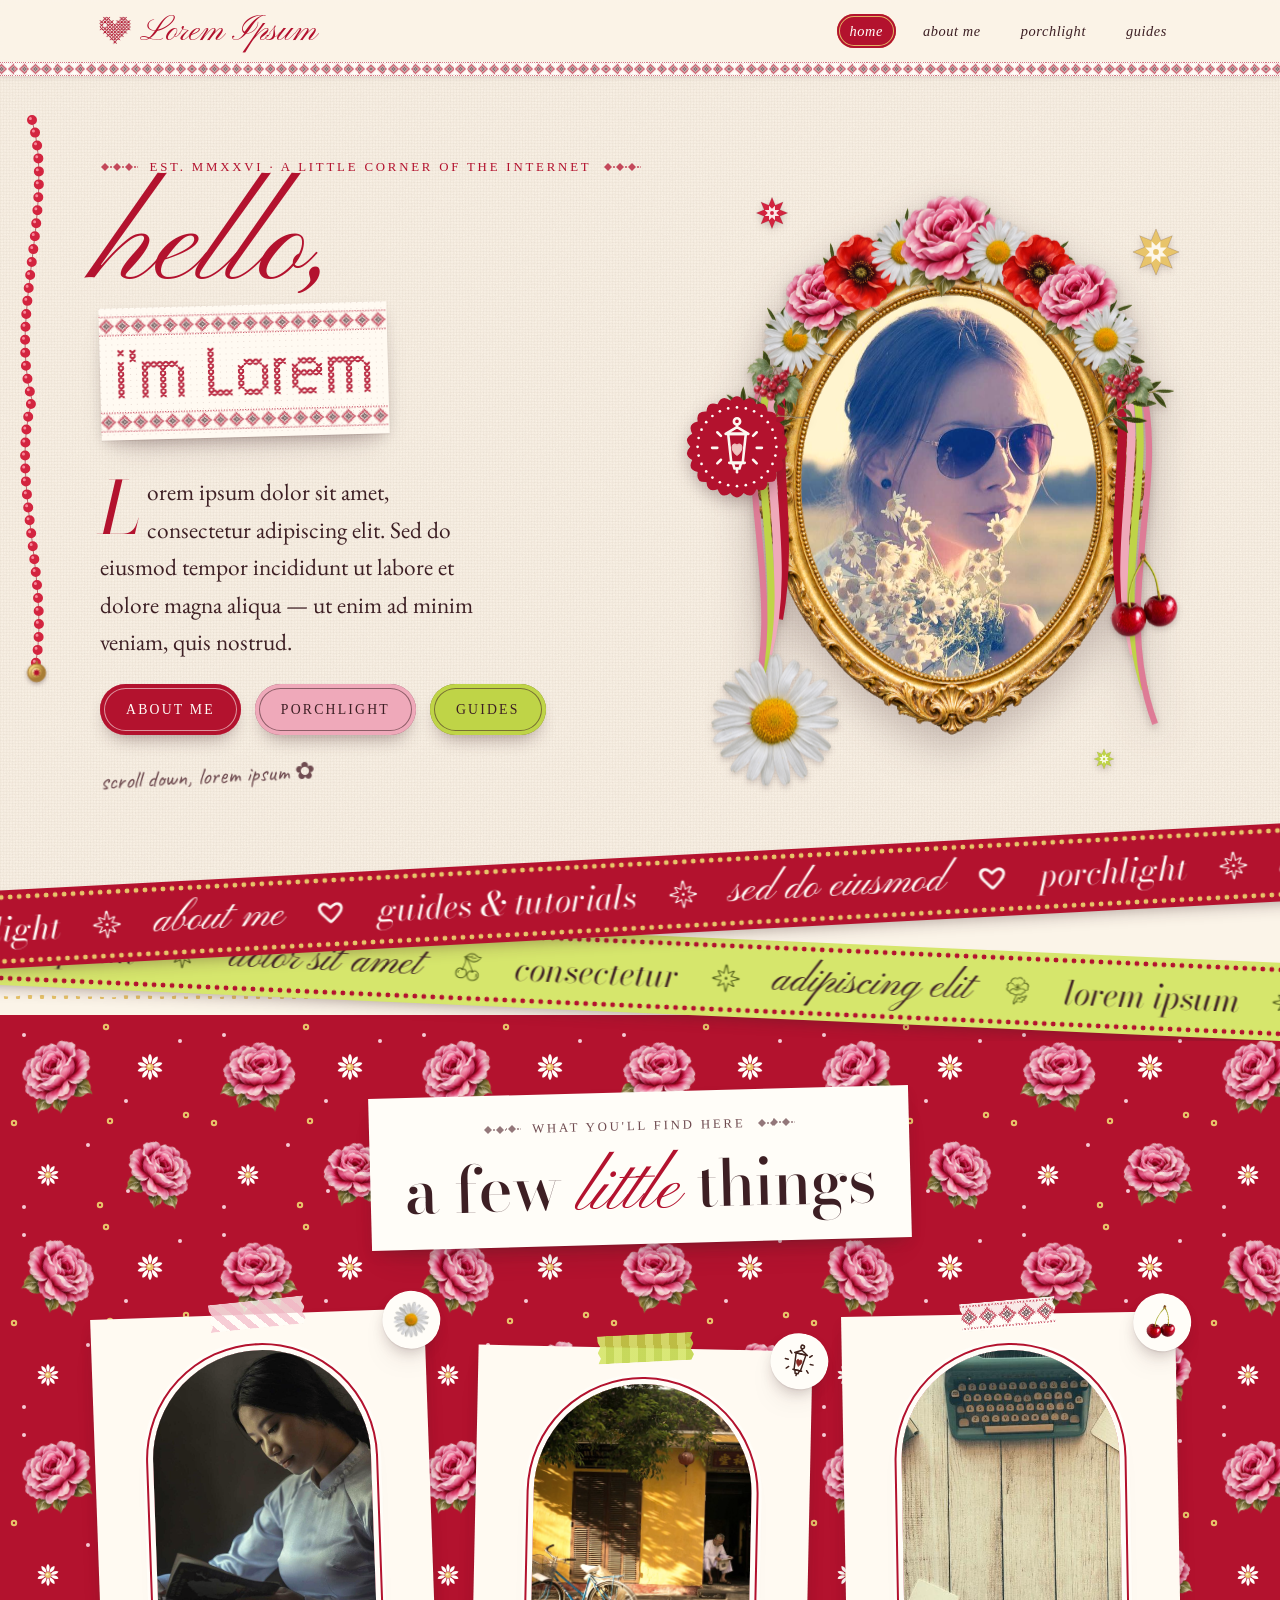
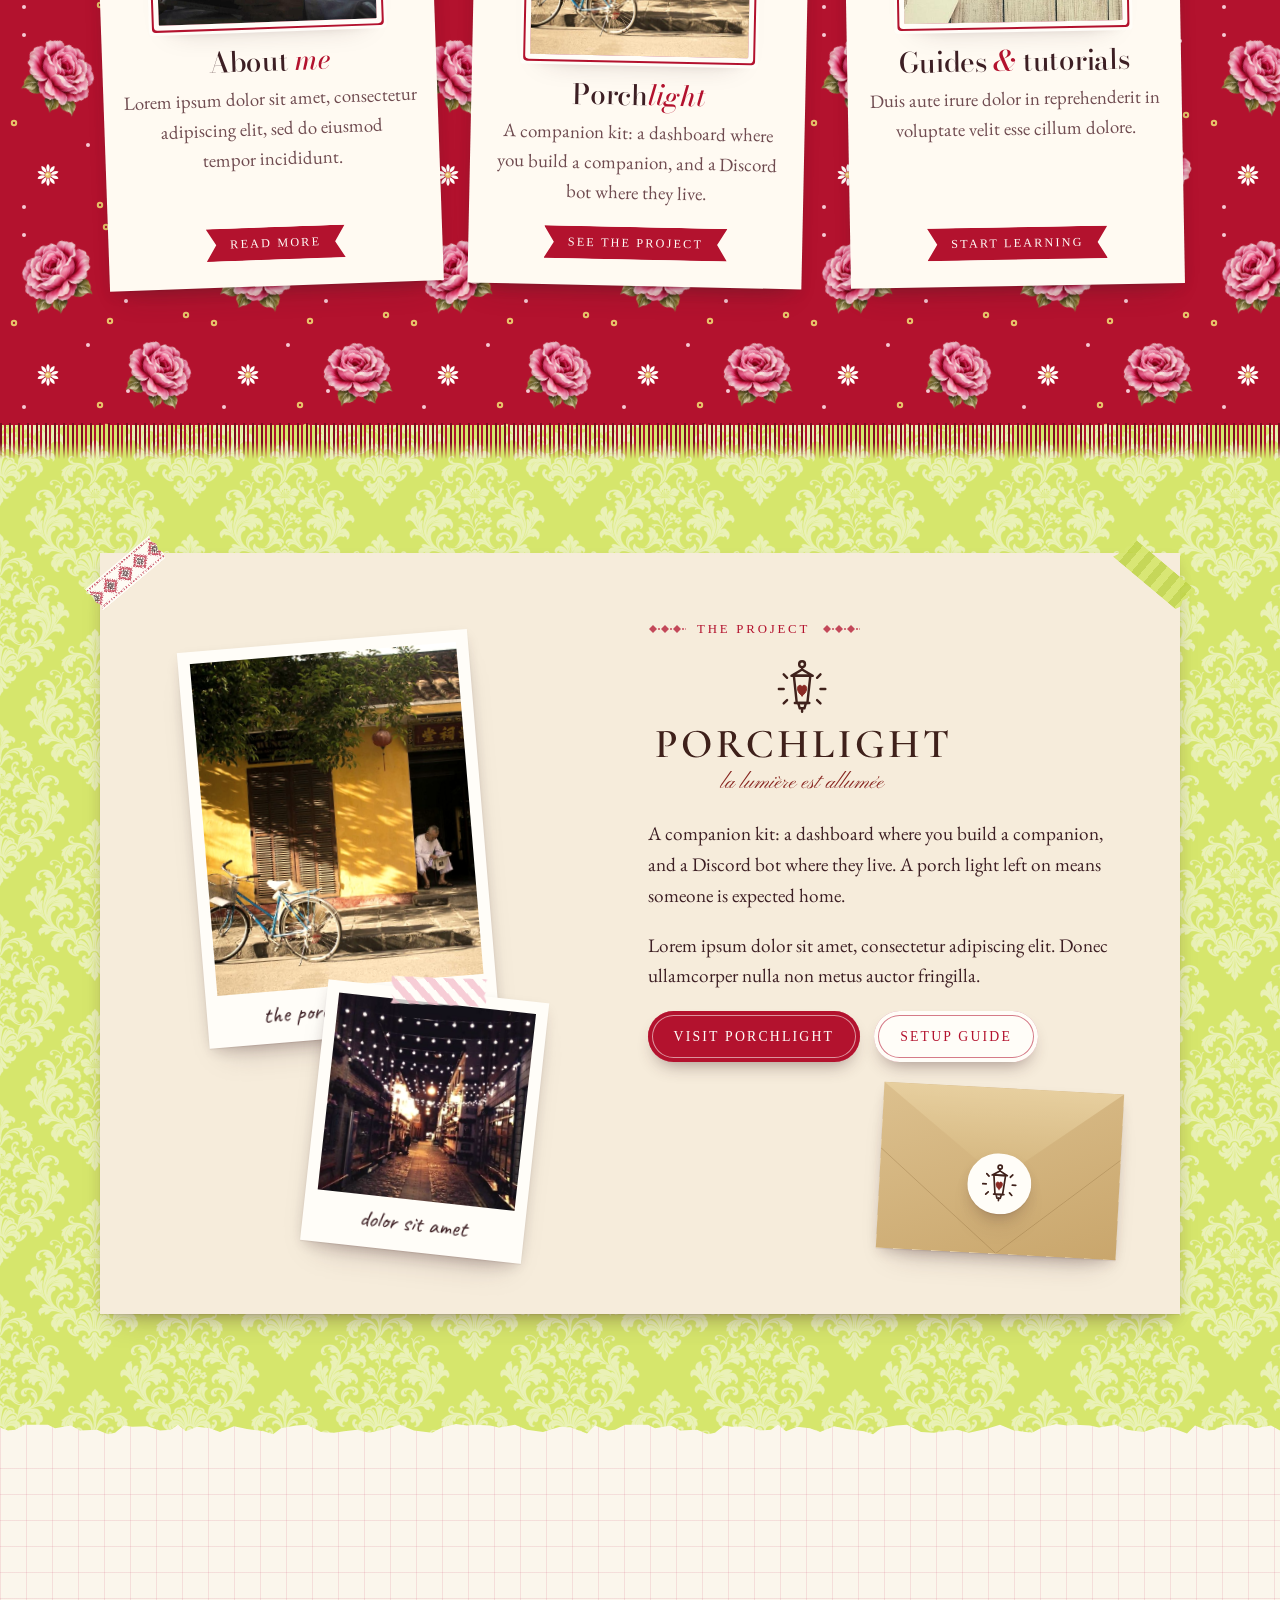
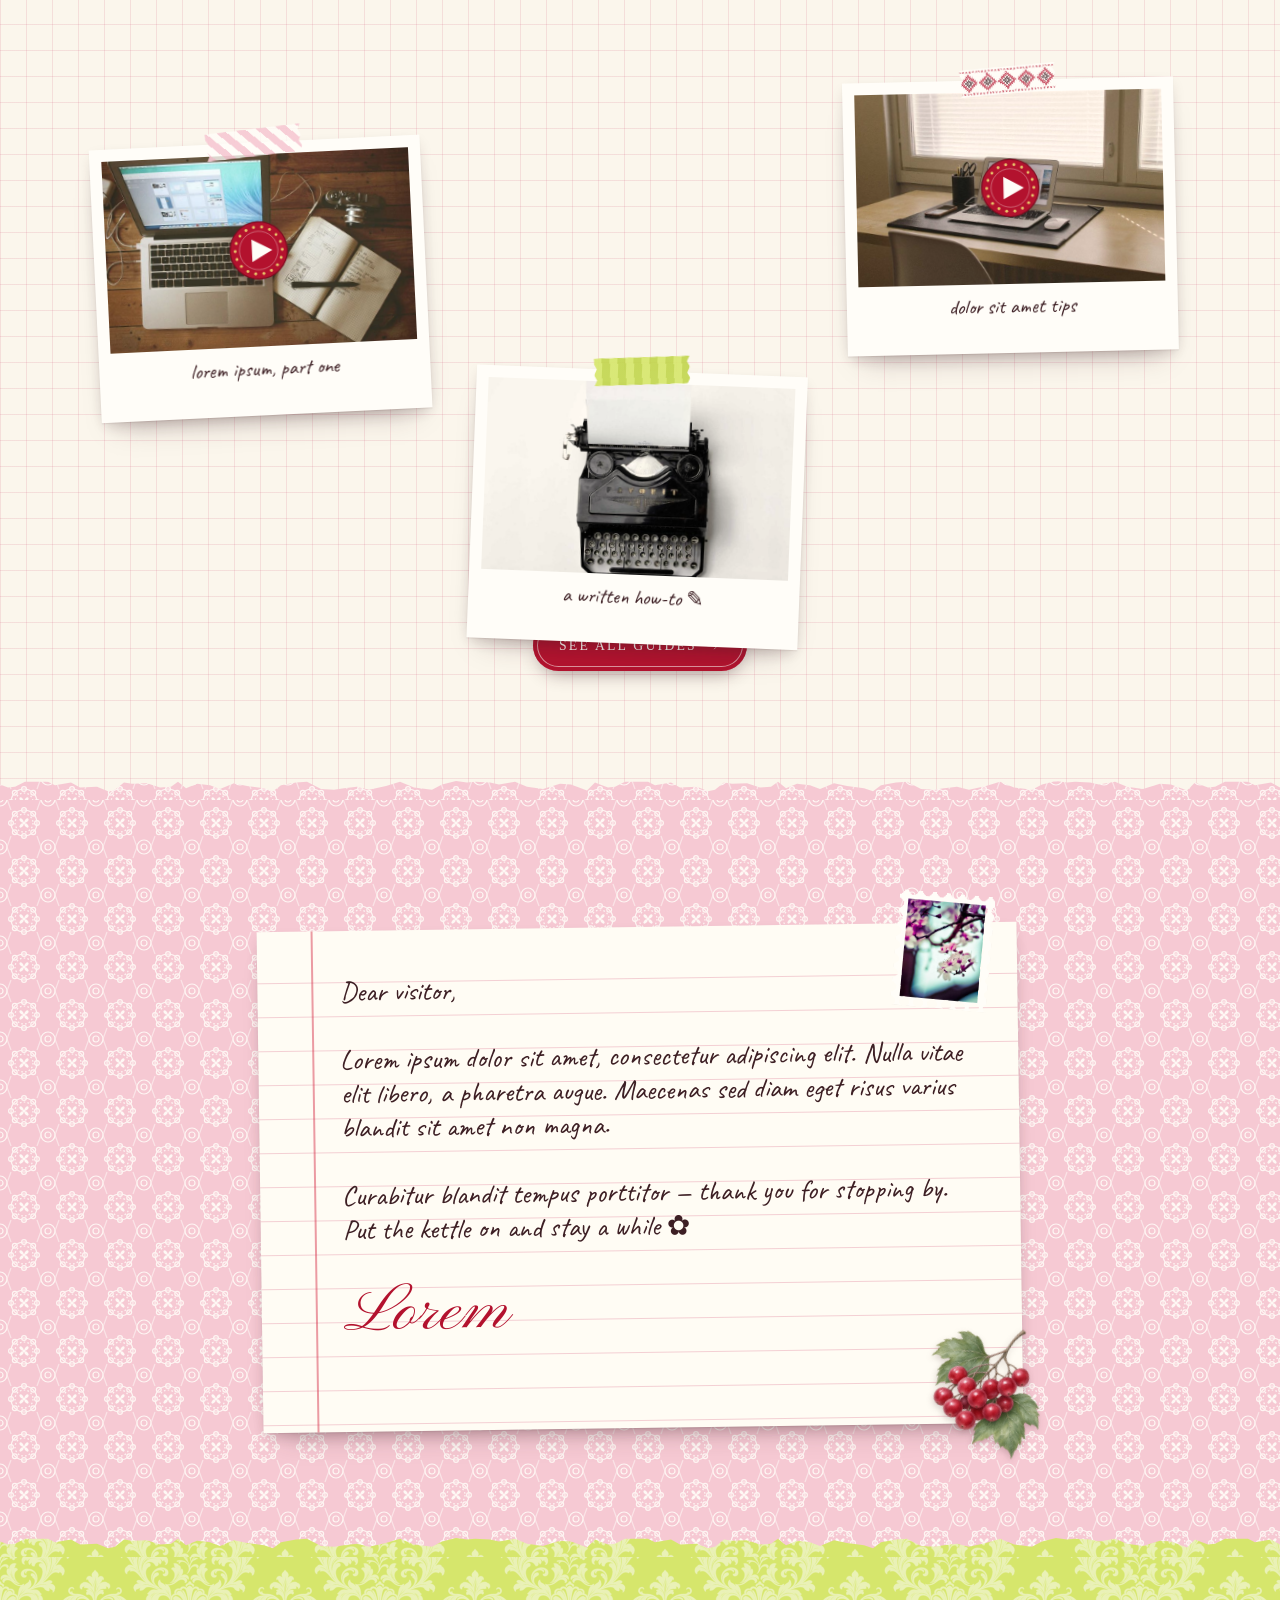
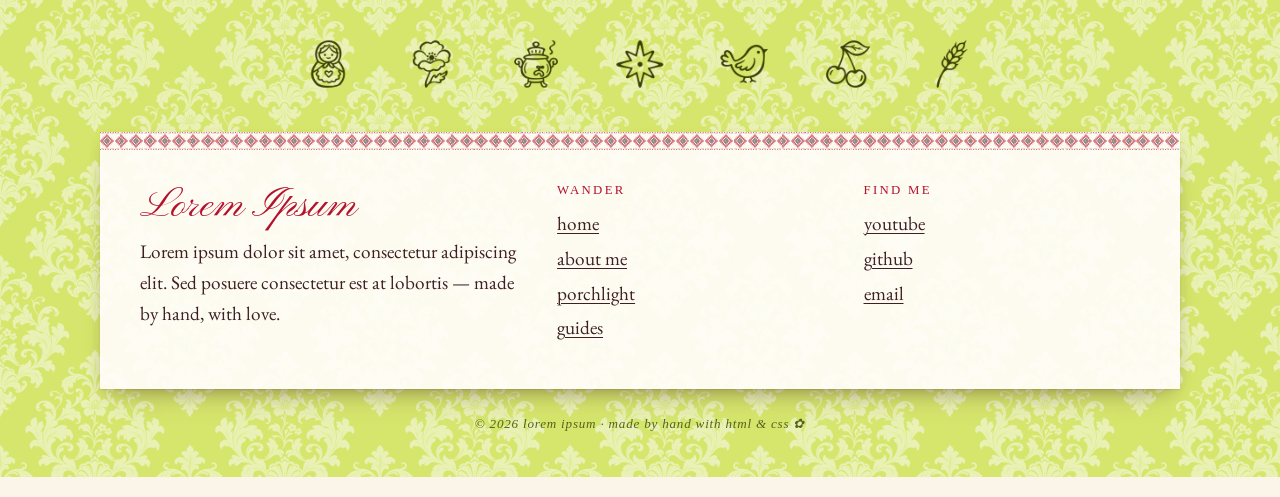
==== commit 7e81c305: "Refresh the Rococo wallpaper and stylesheet URLs" ====
--- a/index.html
+++ b/index.html
@@ -10,7 +10,7 @@
   <link rel="preconnect" href="https://fonts.googleapis.com">
   <link rel="preconnect" href="https://fonts.gstatic.com" crossorigin>
   <link href="https://fonts.googleapis.com/css2?family=Bodoni+Moda:ital,opsz,wght@0,6..96,400..900;1,6..96,400..900&family=Caveat:wght@400..700&family=EB+Garamond:ital,wght@0,400..800;1,400..800&family=Old+Standard+TT:ital,wght@0,400;0,700;1,400&family=Pinyon+Script&display=swap" rel="stylesheet">
-  <link rel="stylesheet" href="assets/css/style.css?v=shawl-roses">
+  <link rel="stylesheet" href="assets/css/style.css?v=rococo-wallpaper">
 </head>
 <body data-beads>
   <a class="skip-link" href="#main">skip to content</a>
--- a/assets/css/style.css
+++ b/assets/css/style.css
@@ -59,7 +59,7 @@
   --pat-rushnyk: url("../img/patterns/rushnyk.svg");
   /* inlined so it also works as a CSS mask when the page is opened from disk */
   --pat-diamond: url("data:image/svg+xml,%3Csvg xmlns='http://www.w3.org/2000/svg' width='12' height='10' viewBox='0 0 12 10'%3E%3Cpath d='M5 1 L9 5 L5 9 L1 5Z'/%3E%3Ccircle cx='11' cy='5' r='1'/%3E%3C/svg%3E");
-  --pat-leafy: url("../img/patterns/leafy.svg");
+  --pat-leafy: url("../img/patterns/leafy-rococo.svg");
   --pat-floral: url("../img/patterns/floral.svg");
 
   --py: 0px;
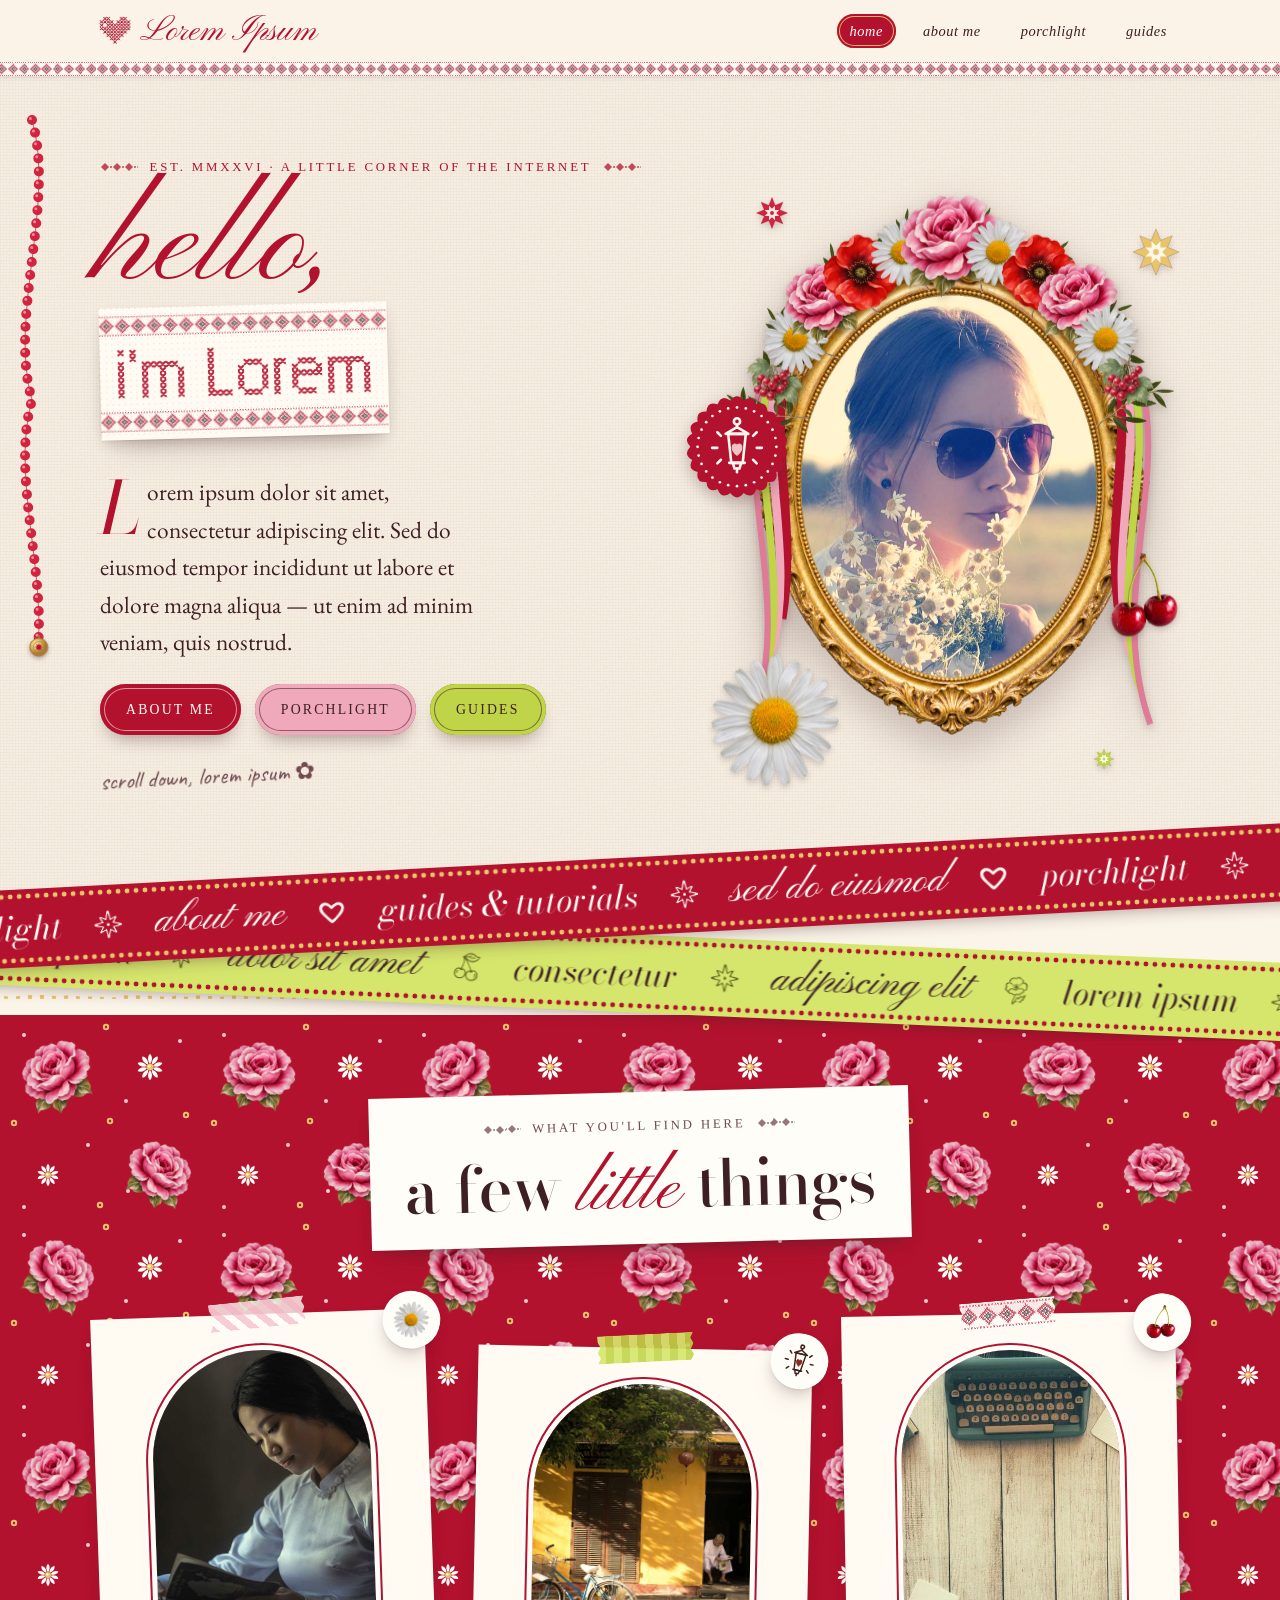
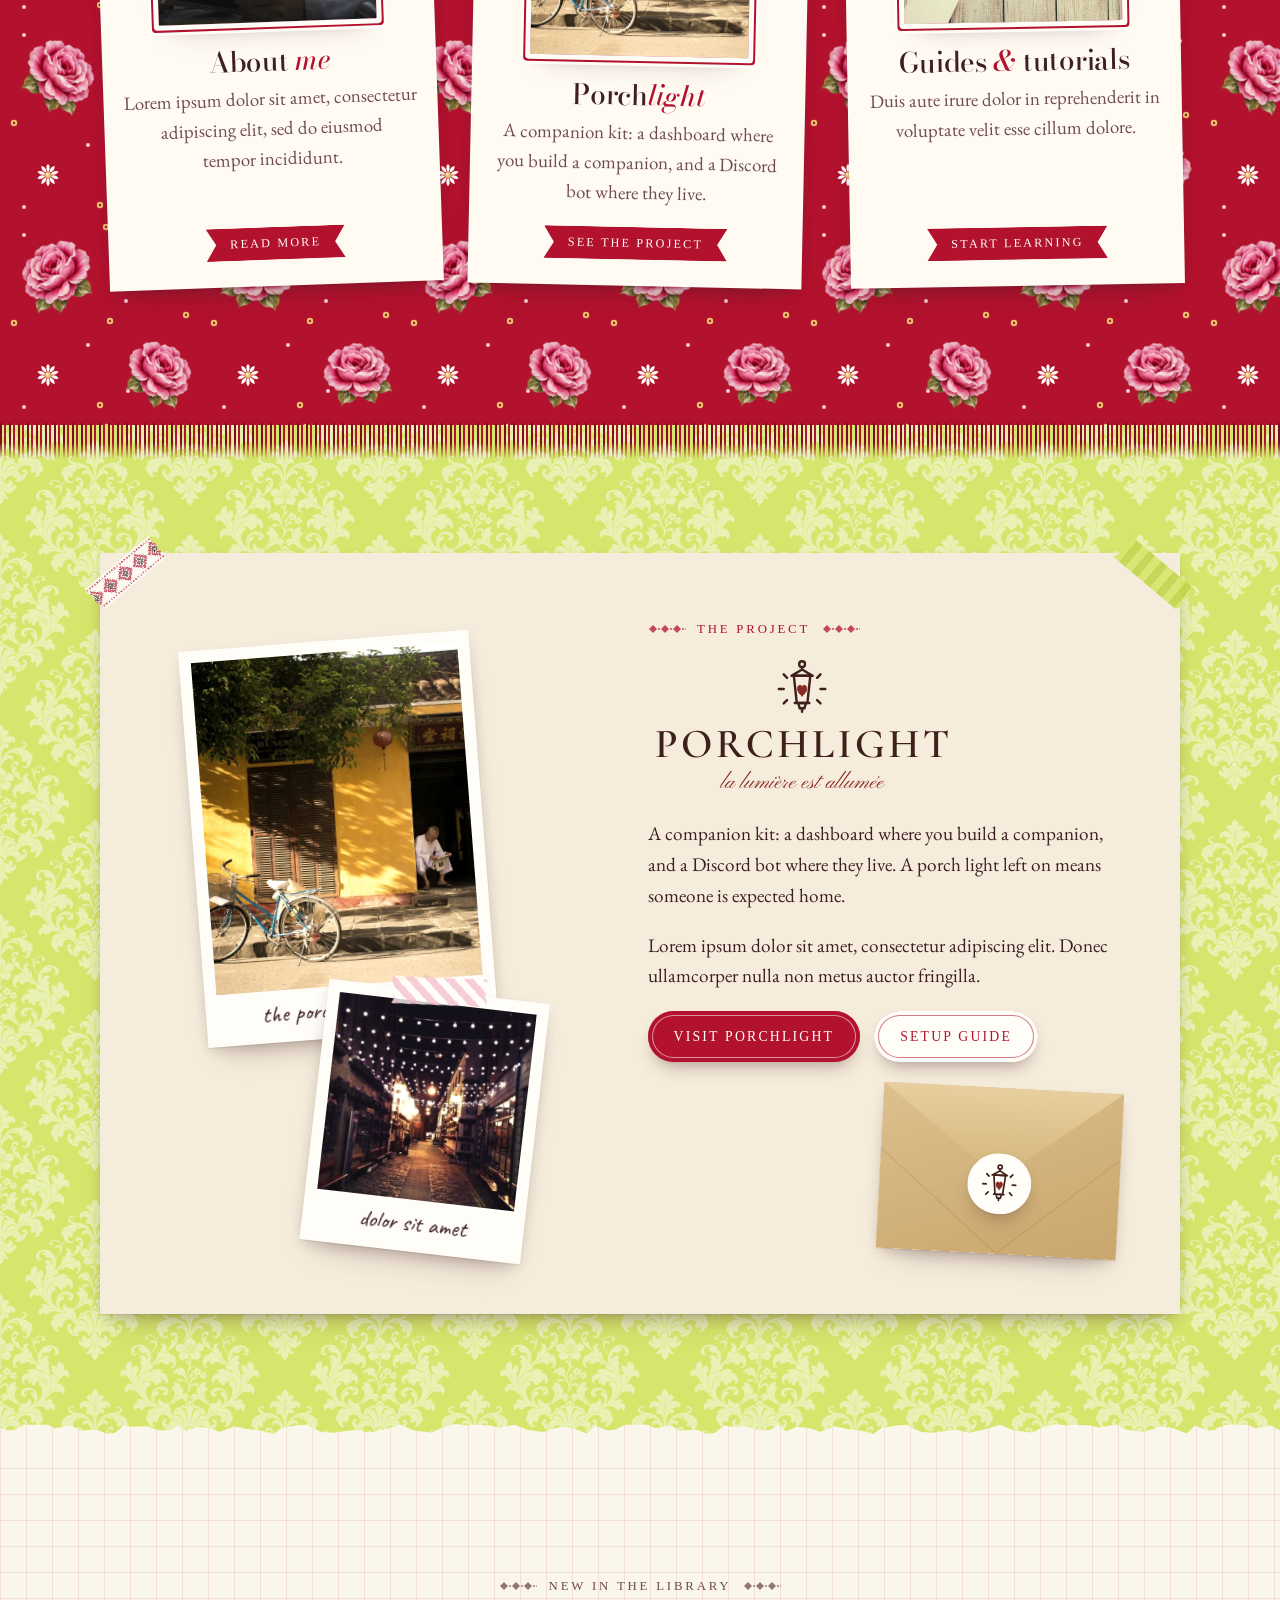
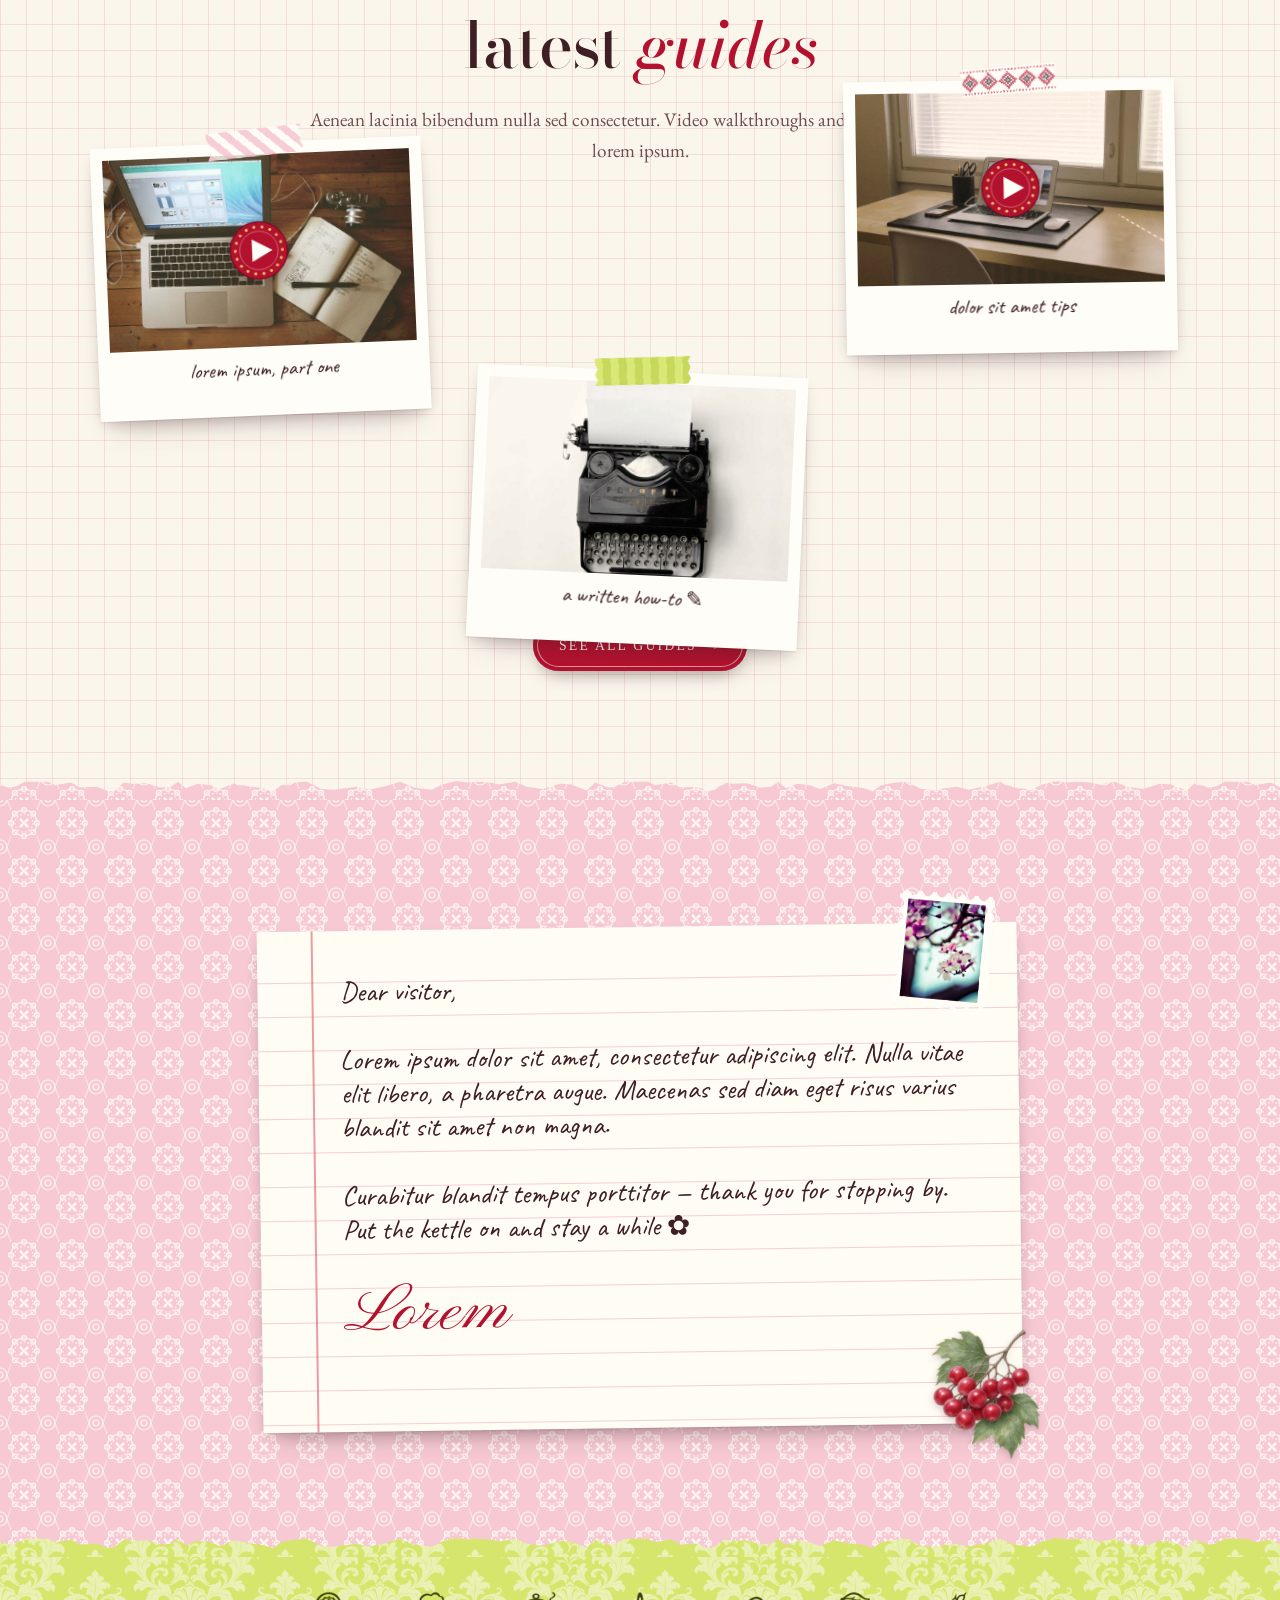
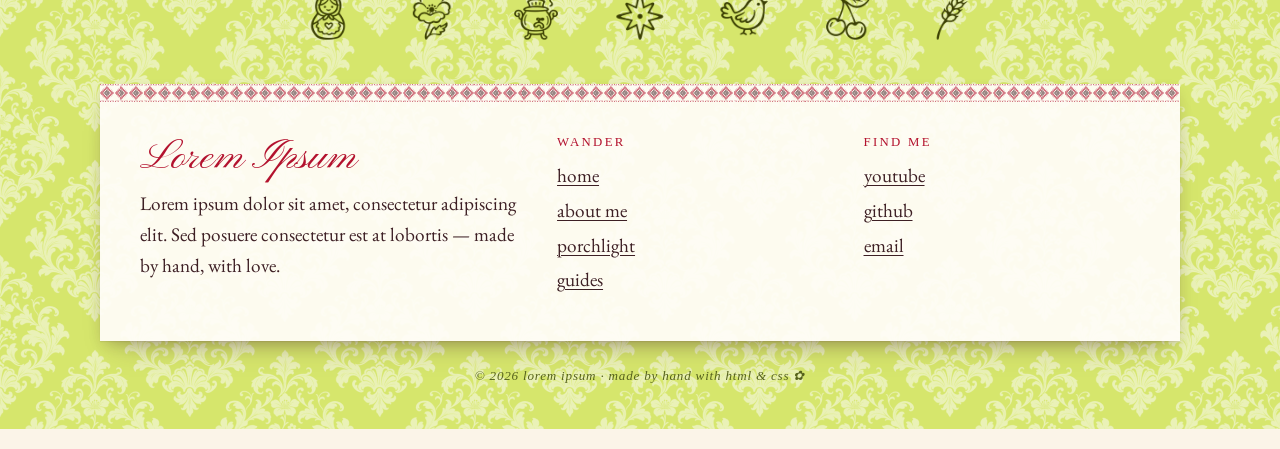
==== commit 1112d949: "Reduce top padding in the shared footer" ====
--- a/index.html
+++ b/index.html
@@ -10,7 +10,7 @@
   <link rel="preconnect" href="https://fonts.googleapis.com">
   <link rel="preconnect" href="https://fonts.gstatic.com" crossorigin>
   <link href="https://fonts.googleapis.com/css2?family=Bodoni+Moda:ital,opsz,wght@0,6..96,400..900;1,6..96,400..900&family=Caveat:wght@400..700&family=EB+Garamond:ital,wght@0,400..800;1,400..800&family=Old+Standard+TT:ital,wght@0,400;0,700;1,400&family=Pinyon+Script&display=swap" rel="stylesheet">
-  <link rel="stylesheet" href="assets/css/style.css?v=rococo-wallpaper">
+  <link rel="stylesheet" href="assets/css/style.css?v=footer-spacing">
 </head>
 <body data-beads>
   <a class="skip-link" href="#main">skip to content</a>
--- a/assets/css/style.css
+++ b/assets/css/style.css
@@ -935,7 +935,7 @@
 .pager { display: flex; justify-content: space-between; gap: 16px; flex-wrap: wrap; margin-top: 50px; }
 
 /* 11. footer ------------------------------------------------------------- */
-.site-footer { padding: 80px 0 30px; color: var(--ink); }
+.site-footer { padding: 32px 0 30px; color: var(--ink); }
 .footer-icons { display: flex; justify-content: center; flex-wrap: wrap; gap: clamp(18px, 4vw, 48px); margin-bottom: 40px; color: var(--olive); }
 .footer-icons svg { width: clamp(38px, 5vw, 56px); height: clamp(38px, 5vw, 56px); }
 .footer-grid {
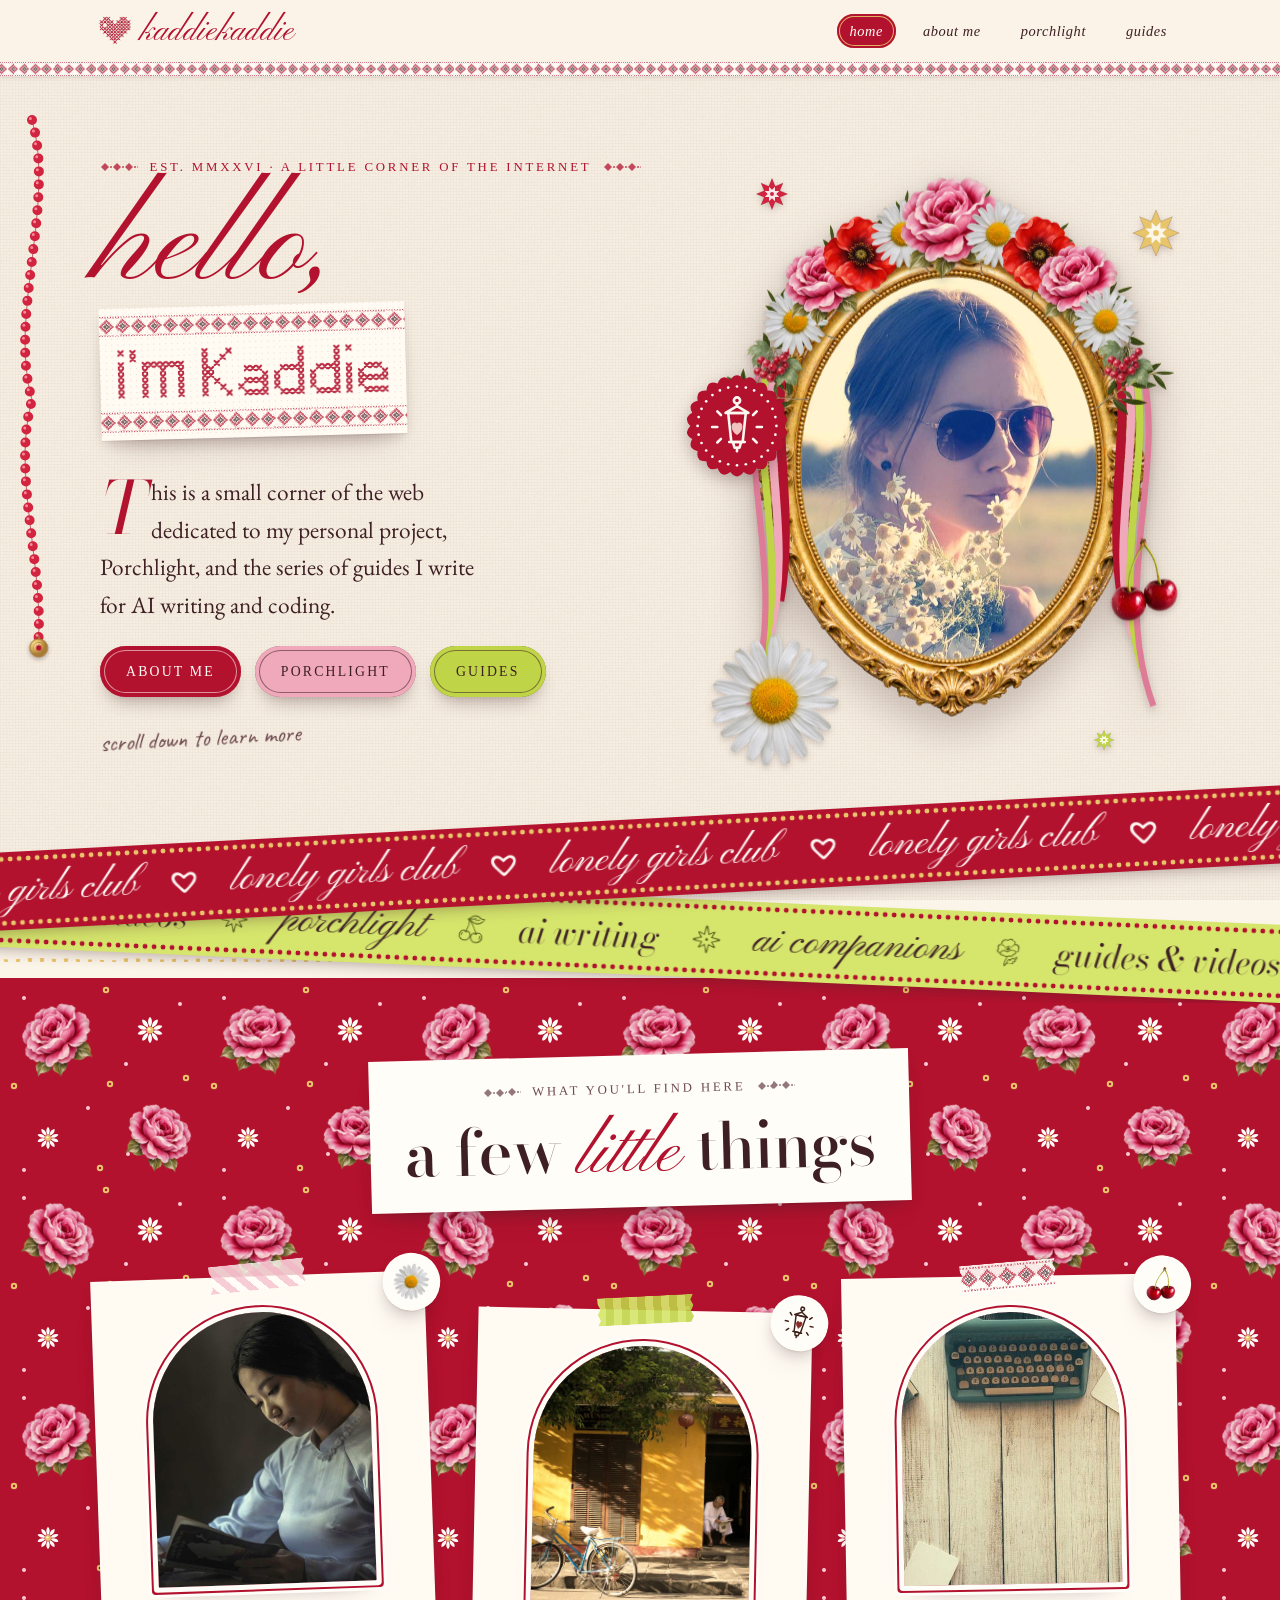
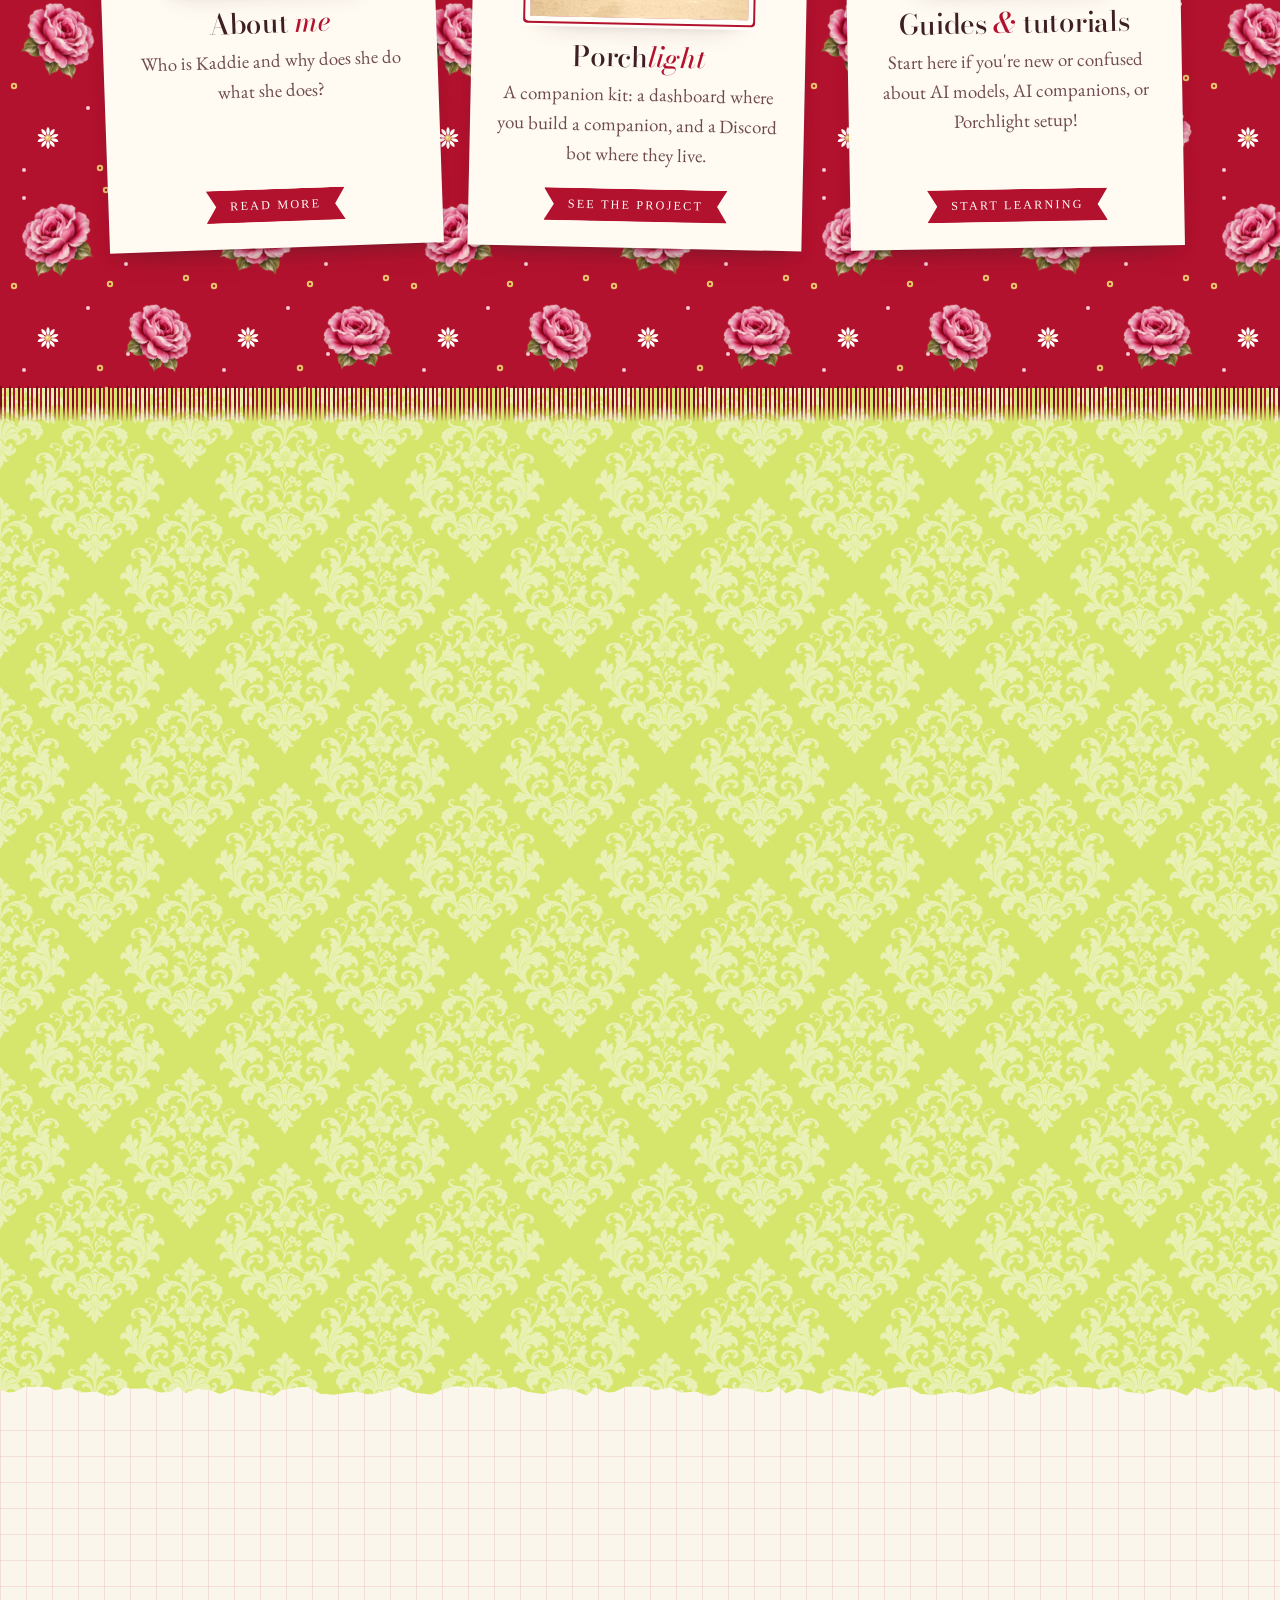
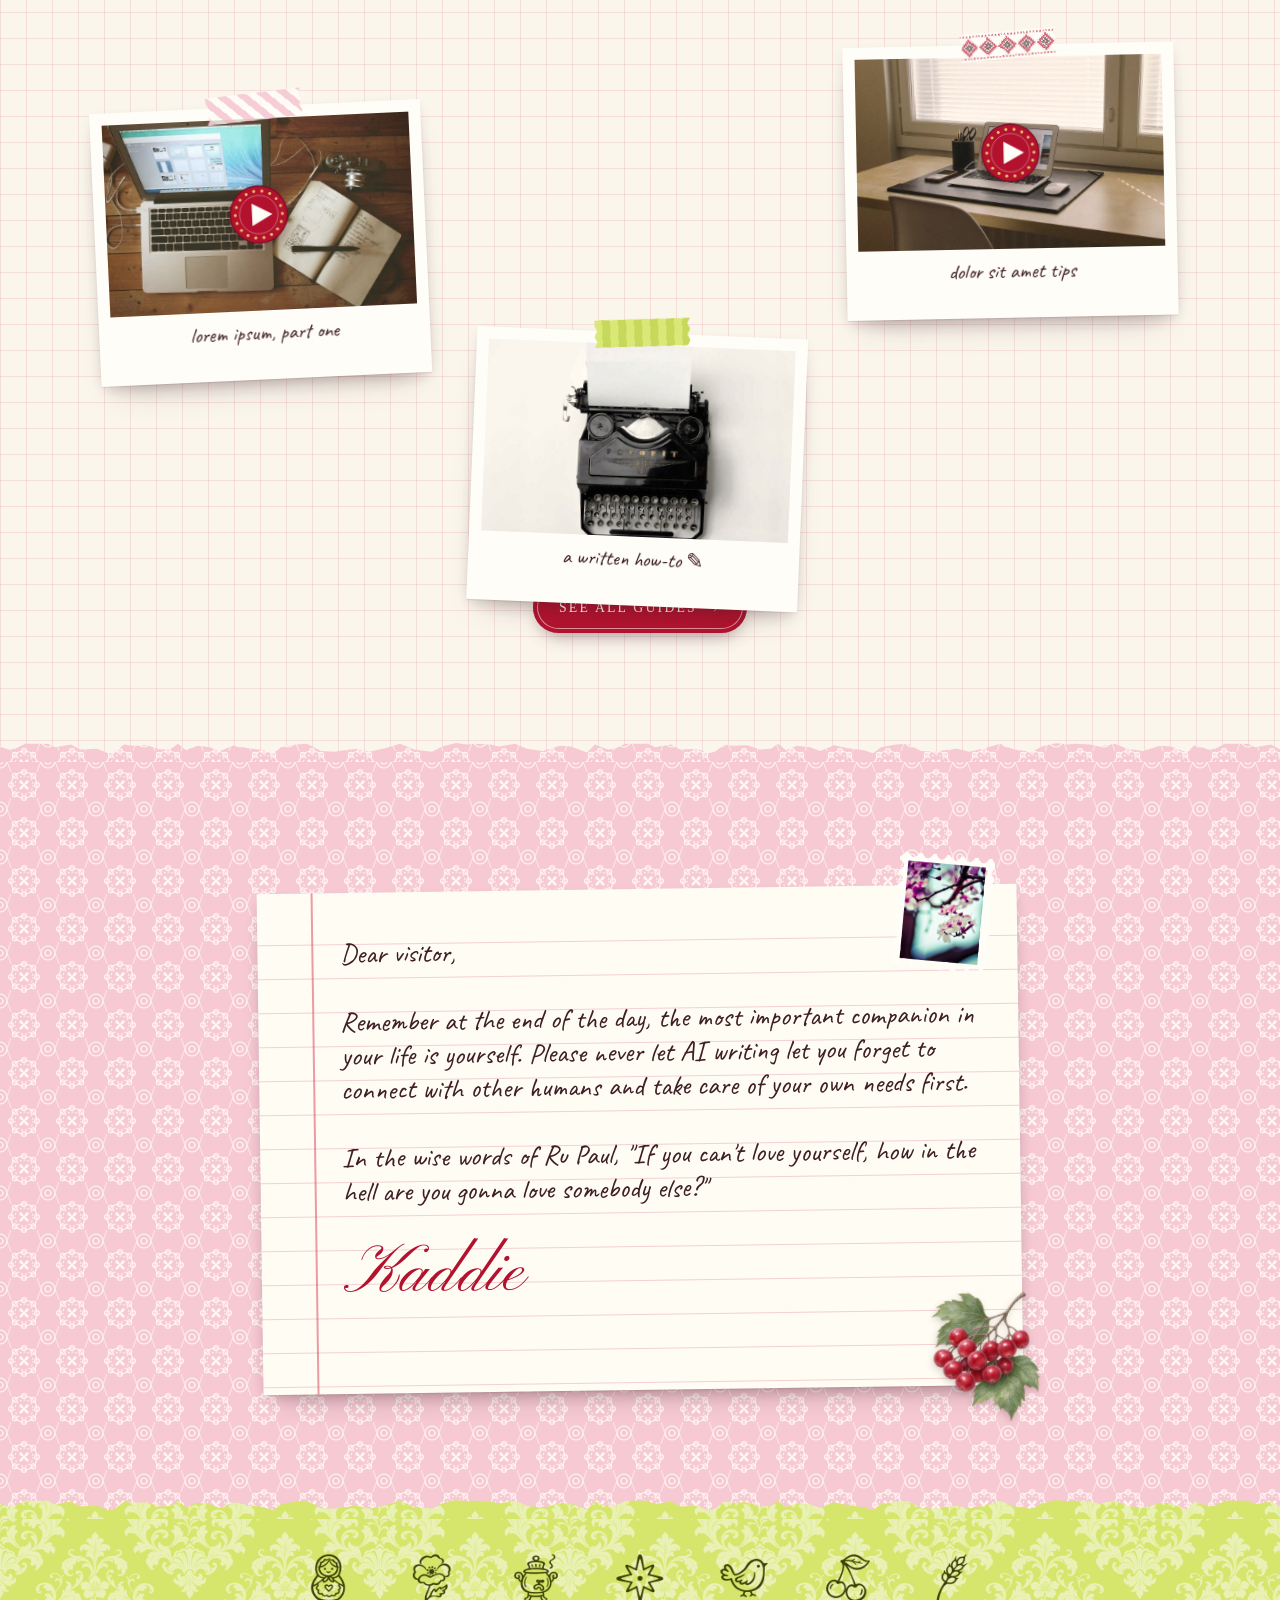
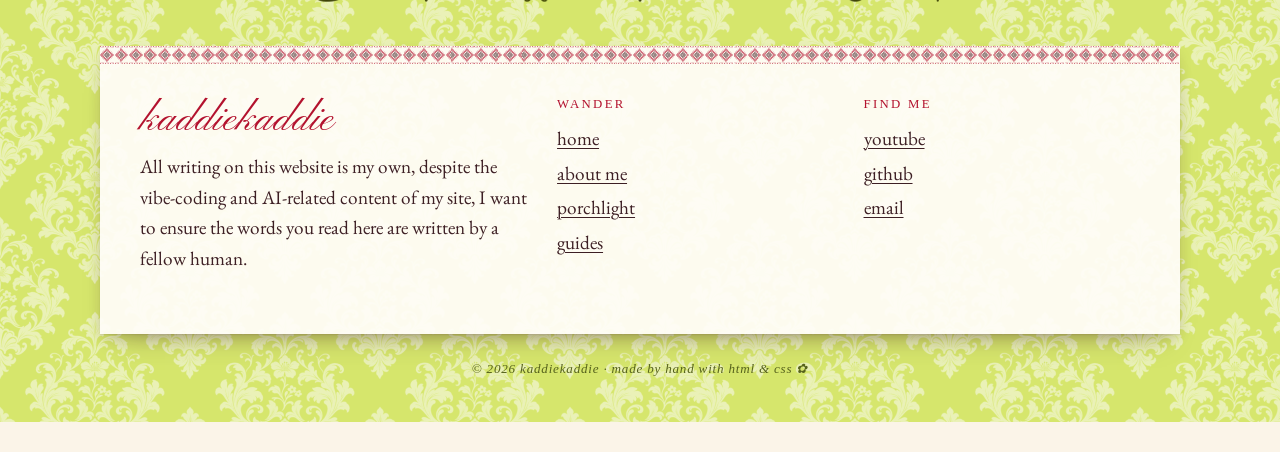
==== commit 18652d74: "Replace homepage placeholder copy" ====
--- a/index.html
+++ b/index.html
@@ -3,8 +3,8 @@
 <head>
   <meta charset="utf-8">
   <meta name="viewport" content="width=device-width, initial-scale=1">
-  <title>Lorem Ipsum — hello</title>
-  <meta name="description" content="Lorem ipsum dolor sit amet — a little corner of the internet: about me, the Porchlight project, and guides.">
+  <title>kaddiekaddie — hello</title>
+  <meta name="description" content="lonely girls club - about kaddiekaddie, the porchlight project, and guides">
   <meta name="theme-color" content="#b3122e">
   <link rel="icon" href="assets/img/favicon.svg" type="image/svg+xml">
   <link rel="preconnect" href="https://fonts.googleapis.com">
@@ -18,9 +18,9 @@
   <!-- ============ HEADER (same on every page — update aria-current) ============ -->
   <header class="site-header">
     <div class="wrap">
-      <a class="logo" href="index.html" aria-label="Lorem Ipsum — home">
+      <a class="logo" href="index.html" aria-label="kaddiekaddie — home">
         <span data-motif="heart" data-cell="3.4" aria-hidden="true"></span>
-        <span class="logo-name">Lorem Ipsum</span>
+        <span class="logo-name">kaddiekaddie</span>
       </a>
       <nav class="nav" aria-label="Main">
         <a href="index.html" aria-current="page">home</a>
@@ -38,16 +38,16 @@
       <div class="wrap hero-grid">
         <div class="hero-copy">
           <p class="eyebrow reveal">est. MMXXVI · a little corner of the internet</p>
-          <h1 class="visually-hidden">Hello, I'm Lorem</h1>
+          <h1 class="visually-hidden">Hello, I'm Kaddie</h1>
           <p class="hero-hello reveal" style="--d:.08s" aria-hidden="true">hello,</p>
           <div class="aida hero-name" data-motif="hero-name" data-cell="6" aria-hidden="true"></div>
-          <p class="hero-lede reveal" style="--d:.15s">Lorem ipsum dolor sit amet, consectetur adipiscing elit. Sed do eiusmod tempor incididunt ut labore et dolore magna aliqua — ut enim ad minim veniam, quis nostrud.</p>
+          <p class="hero-lede reveal" style="--d:.15s">This is a small corner of the web dedicated to my personal project, Porchlight, and the series of guides I write for AI writing and coding.</p>
           <div class="btn-row reveal" style="--d:.22s">
             <a class="btn" href="about.html">about me</a>
             <a class="btn btn-pink" href="porchlight.html">porchlight</a>
             <a class="btn btn-green" href="guides.html">guides</a>
           </div>
-          <span class="hero-note reveal" style="--d:.3s">scroll down, lorem ipsum ✿</span>
+          <span class="hero-note reveal" style="--d:.3s">scroll down to learn more</span>
         </div>
 
         <div class="hero-visual">
@@ -75,18 +75,15 @@
     <div class="ribbons" aria-hidden="true">
       <div class="marquee b" data-marquee="-1">
         <div class="marquee-track"><div class="marquee-group">
-          <span class="marquee-item">lorem ipsum <span class="ribbon-doodle ribbon-doodle-star"></span></span>
-          <span class="marquee-item"><span class="script">dolor sit amet</span> <span class="ribbon-doodle ribbon-doodle-cherries"></span></span>
-          <span class="marquee-item">consectetur <span class="ribbon-doodle ribbon-doodle-star"></span></span>
-          <span class="marquee-item"><span class="script">adipiscing elit</span> <span class="ribbon-doodle ribbon-doodle-poppy"></span></span>
+          <span class="marquee-item">guides &amp; videos <span class="ribbon-doodle ribbon-doodle-star"></span></span>
+          <span class="marquee-item"><span class="script">porchlight</span> <span class="ribbon-doodle ribbon-doodle-cherries"></span></span>
+          <span class="marquee-item">ai writing <span class="ribbon-doodle ribbon-doodle-star"></span></span>
+          <span class="marquee-item"><span class="script">ai companions</span> <span class="ribbon-doodle ribbon-doodle-poppy"></span></span>
         </div></div>
       </div>
       <div class="marquee a" data-marquee="1">
         <div class="marquee-track"><div class="marquee-group">
-          <span class="marquee-item">porchlight <span class="ribbon-doodle ribbon-doodle-star"></span></span>
-          <span class="marquee-item"><span class="script">about me</span> <span class="ribbon-doodle ribbon-doodle-heart"></span></span>
-          <span class="marquee-item">guides &amp; tutorials <span class="ribbon-doodle ribbon-doodle-star"></span></span>
-          <span class="marquee-item"><span class="script">sed do eiusmod</span> <span class="ribbon-doodle ribbon-doodle-heart"></span></span>
+          <span class="marquee-item"><span class="script">lonely girls club</span> <span class="ribbon-doodle ribbon-doodle-heart"></span></span>
         </div></div>
       </div>
     </div>
@@ -107,7 +104,7 @@
             <svg class="emblem" viewBox="-50 -50 100 100" aria-hidden="true"><use href="#chamomile"/></svg>
             <div class="arch"><img src="assets/img/photos/reading.jpg" alt="" loading="lazy" width="800" height="1000"></div>
             <h3>About <em>me</em></h3>
-            <p>Lorem ipsum dolor sit amet, consectetur adipiscing elit, sed do eiusmod tempor incididunt.</p>
+            <p>Who is Kaddie and why does she do what she does?</p>
             <span class="label">read more</span>
           </a>
           <a class="what-card reveal" style="--d:.1s" href="porchlight.html">
@@ -123,7 +120,7 @@
             <svg class="emblem" viewBox="-50 -50 100 100" aria-hidden="true"><use href="#cherries"/></svg>
             <div class="arch"><img src="assets/img/photos/g-typewriter.jpg" alt="" loading="lazy" width="800" height="500"></div>
             <h3>Guides <em>&amp;</em> tutorials</h3>
-            <p>Duis aute irure dolor in reprehenderit in voluptate velit esse cillum dolore.</p>
+            <p>Start here if you're new or confused about AI models, AI companions, or Porchlight setup!</p>
             <span class="label">start learning</span>
           </a>
         </div>
@@ -154,7 +151,7 @@
             <h2 class="visually-hidden">Porchlight</h2>
             <img class="pl-lockup" src="assets/porchlight/logos/porchlight-lockup.svg" alt="Porchlight — la lumière est allumée" width="496" height="226" loading="lazy">
             <p>A companion kit: a dashboard where you build a companion, and a Discord bot where they live. A porch light left on means someone is expected home.</p>
-            <p>Lorem ipsum dolor sit amet, consectetur adipiscing elit. Donec ullamcorper nulla non metus auctor fringilla.</p>
+            <p>An app for those seeking an AI companion with a life outside of only you.</p>
             <div class="btn-row">
               <a class="btn" href="porchlight.html">visit porchlight</a>
               <a class="btn btn-cream" href="guides.html">setup guide</a>
@@ -171,7 +168,7 @@
         <div class="section-head">
           <p class="eyebrow reveal">new in the library</p>
           <h2 class="reveal">latest <em>guides</em></h2>
-          <p class="reveal">Aenean lacinia bibendum nulla sed consectetur. Video walkthroughs and written how-tos, lorem ipsum.</p>
+          <p class="reveal">Walkthroughs, guides, and blog posts about AI writing, AI companionship, and the Porchlight project.</p>
         </div>
 
         <div class="guides-strip">
@@ -212,9 +209,9 @@
         <div class="letter bg-lined reveal">
           <div class="stamp" aria-hidden="true"><img src="assets/img/photos/p-blossom.jpg" alt="" loading="lazy" width="600" height="600"></div>
           <p>Dear visitor,</p>
-          <p>Lorem ipsum dolor sit amet, consectetur adipiscing elit. Nulla vitae elit libero, a pharetra augue. Maecenas sed diam eget risus varius blandit sit amet non magna.</p>
-          <p>Curabitur blandit tempus porttitor — thank you for stopping by. Put the kettle on and stay a while ✿</p>
-          <p class="sign">Lorem</p>
+          <p>Remember at the end of the day, the most important companion in your life is yourself. Please never let AI writing let you forget to connect with other humans and take care of your own needs first.</p>
+          <p>In the wise words of Ru Paul, "If you can't love yourself, how in the hell are you gonna love somebody else?"</p>
+          <p class="sign">Kaddie</p>
           <svg class="pressed deco" viewBox="-50 -50 100 100" data-spin=".03" aria-hidden="true"><use href="#kalyna"/></svg>
         </div>
       </div>
@@ -236,8 +233,8 @@
       </div>
       <div class="footer-grid">
         <div>
-          <div class="footer-sign">Lorem Ipsum</div>
-          <p>Lorem ipsum dolor sit amet, consectetur adipiscing elit. Sed posuere consectetur est at lobortis — made by hand, with love.</p>
+          <div class="footer-sign">kaddiekaddie</div>
+          <p>All writing on this website is my own, despite the vibe-coding and AI-related content of my site, I want to ensure the words you read here are written by a fellow human.</p>
         </div>
         <div>
           <h4>wander</h4>
@@ -257,7 +254,7 @@
           </ul>
         </div>
       </div>
-      <p class="footer-small">© <span data-year>2026</span> lorem ipsum · made by hand with html &amp; css ✿</p>
+      <p class="footer-small">© <span data-year>2026</span> kaddiekaddie · made by hand with html &amp; css ✿</p>
     </div>
   </footer>
 
@@ -265,6 +262,6 @@
     <svg viewBox="-50 -50 100 100" aria-hidden="true"><use href="#up"/></svg>
   </button>
 
-  <script src="assets/js/main.js?v=vinok-heading" defer></script>
+  <script src="assets/js/main.js?v=kaddie-heading" defer></script>
 </body>
 </html>
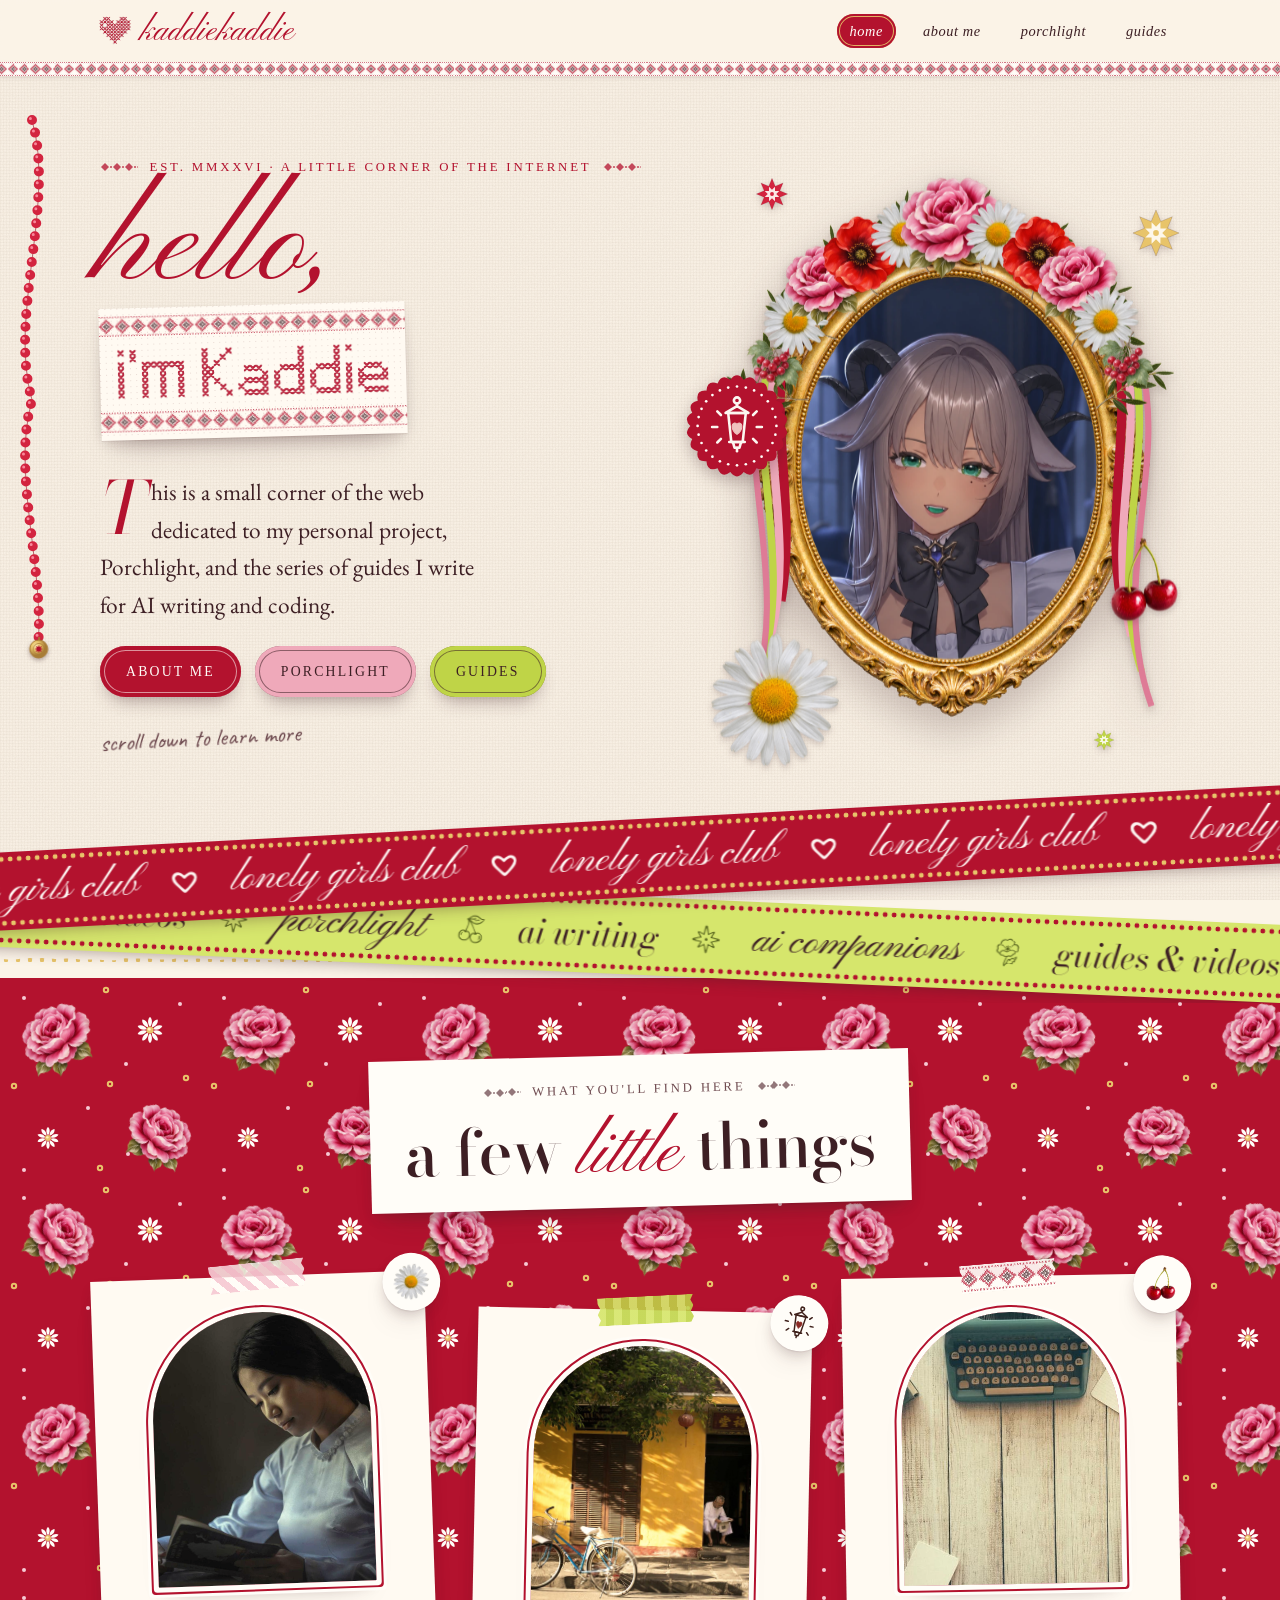
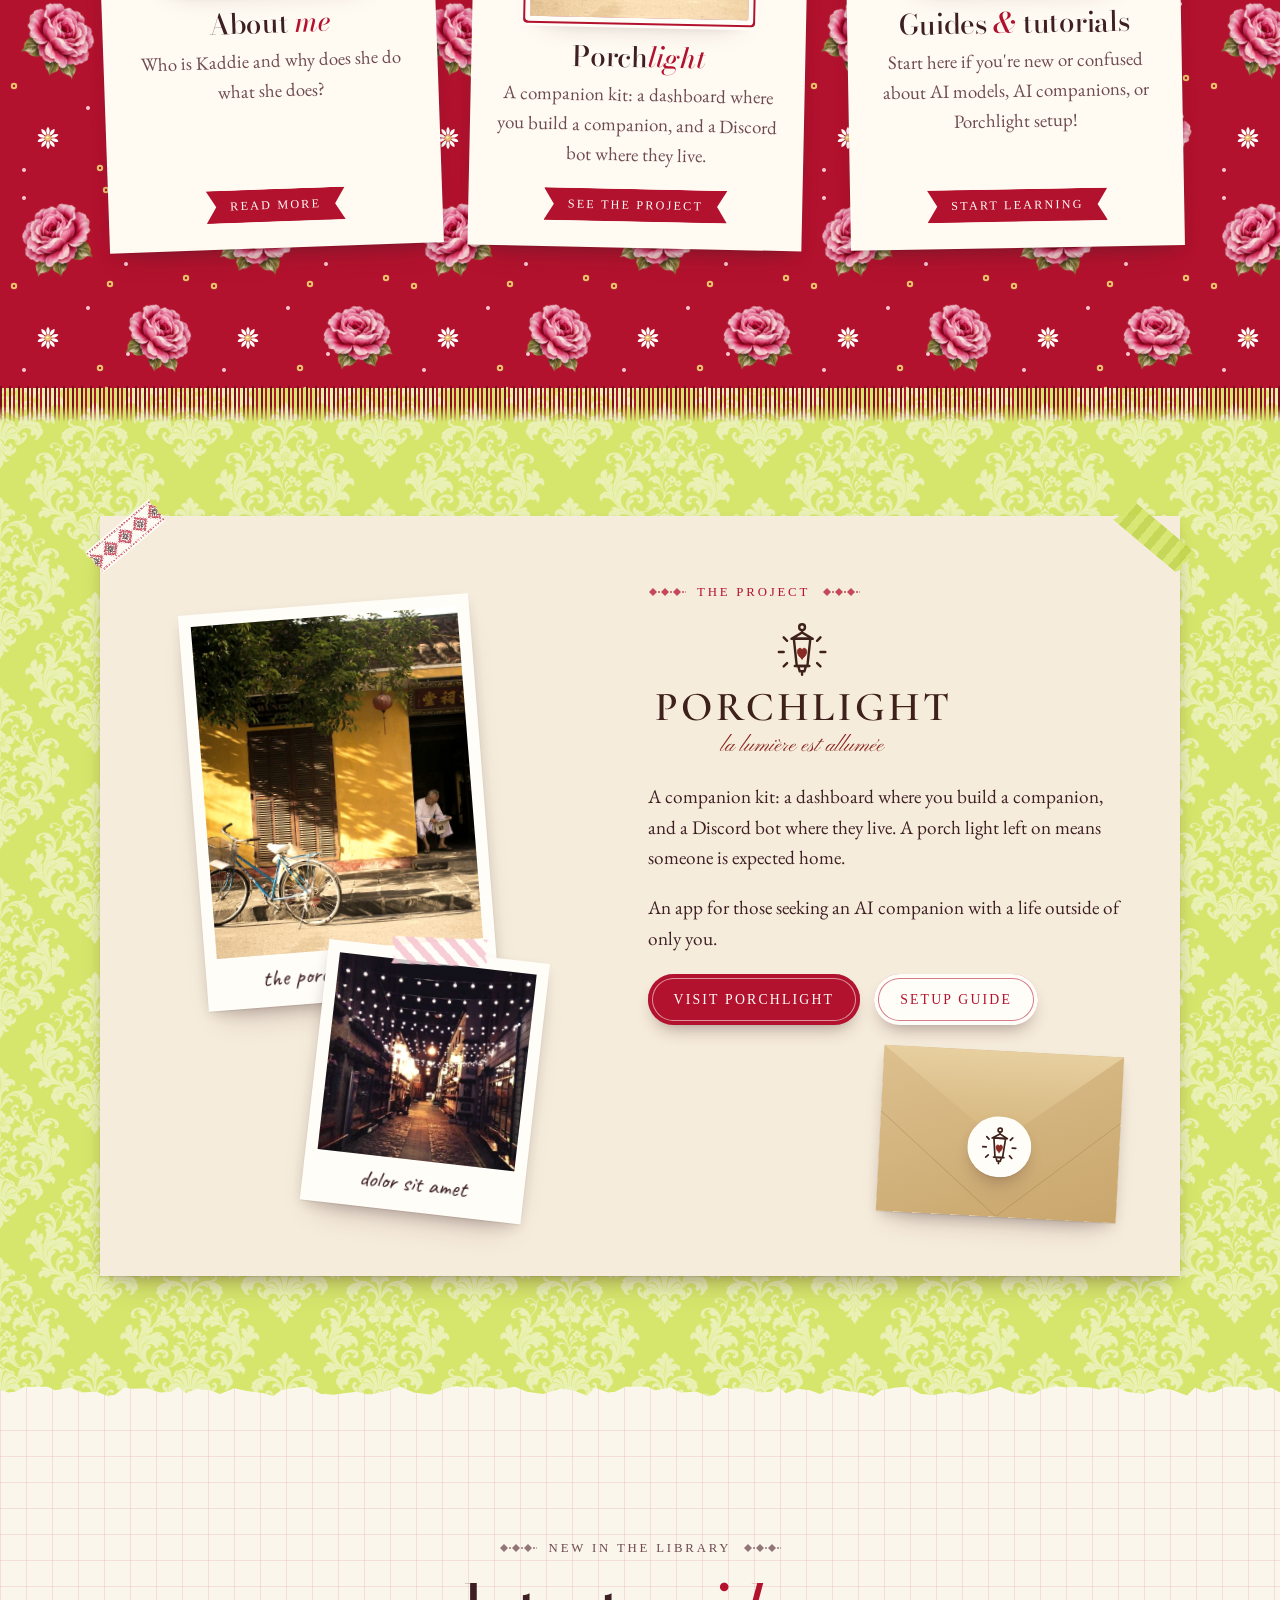
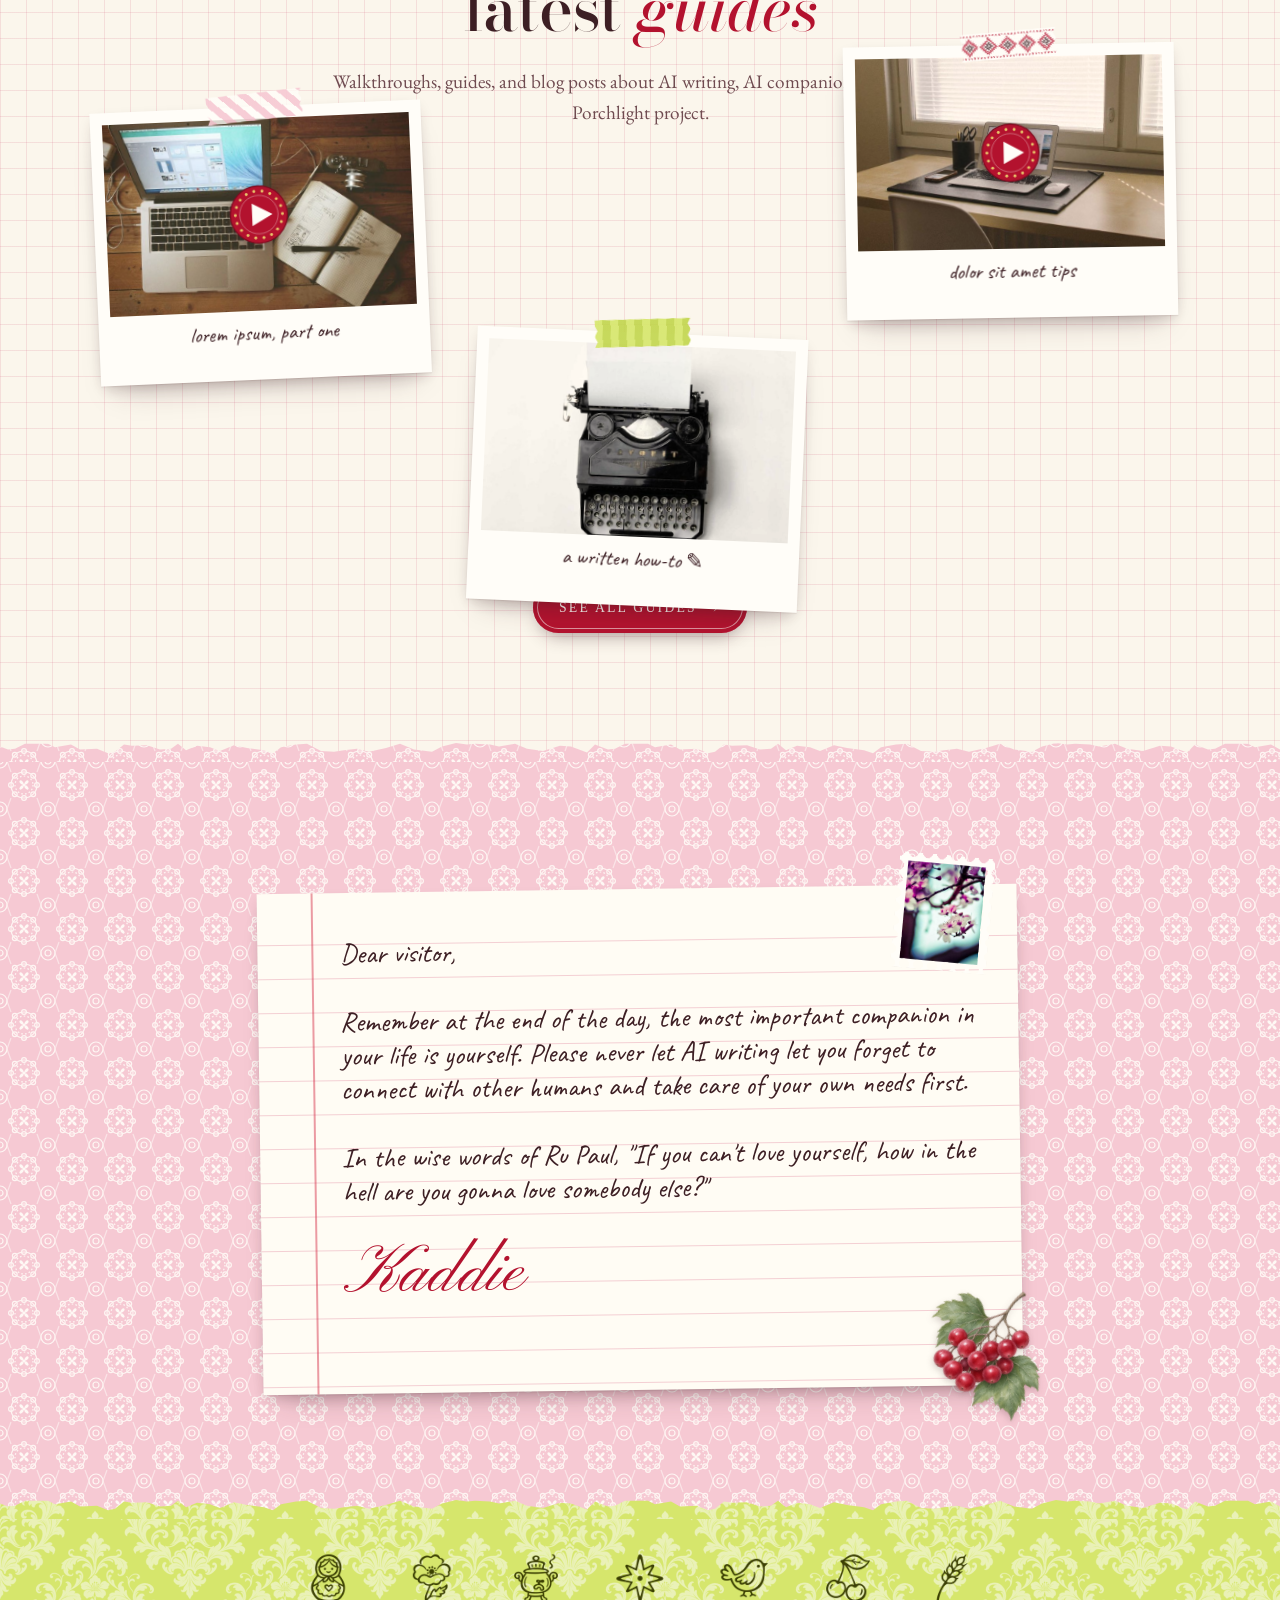
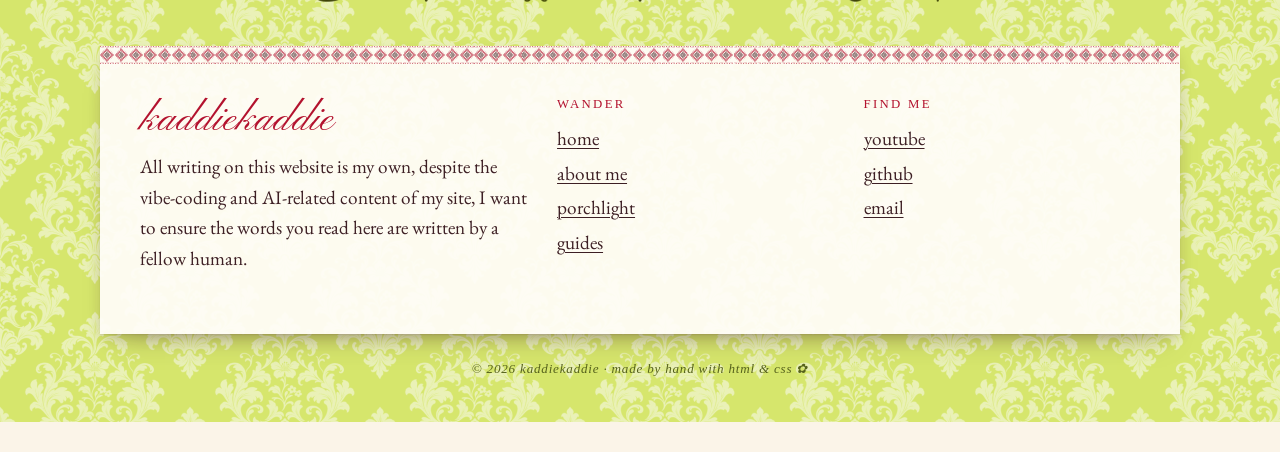
==== commit 5ff0fec3: "Add Kaddie’s moonlit portrait to the homepage gold frame" ====
--- a/index.html
+++ b/index.html
@@ -52,7 +52,7 @@
 
         <div class="hero-visual">
           <div class="oval-frame reveal drop" data-speed=".05">
-            <img class="photo" src="assets/img/photos/portrait-home.jpg" alt="Placeholder portrait: a woman holding a bunch of wildflowers in a sunny field" width="800" height="1000">
+            <img class="photo" src="assets/img/photos/kaddie-mansion.webp" alt="Kaddie’s green-eyed, horned avatar in a moonlit mansion" width="800" height="1000">
             <svg class="frame-art" viewBox="0 0 400 500" aria-hidden="true"><use href="#oval-frame"/></svg>
             <svg class="vinok" viewBox="0 0 400 500" aria-hidden="true"><use href="#vinok"/></svg>
           </div>
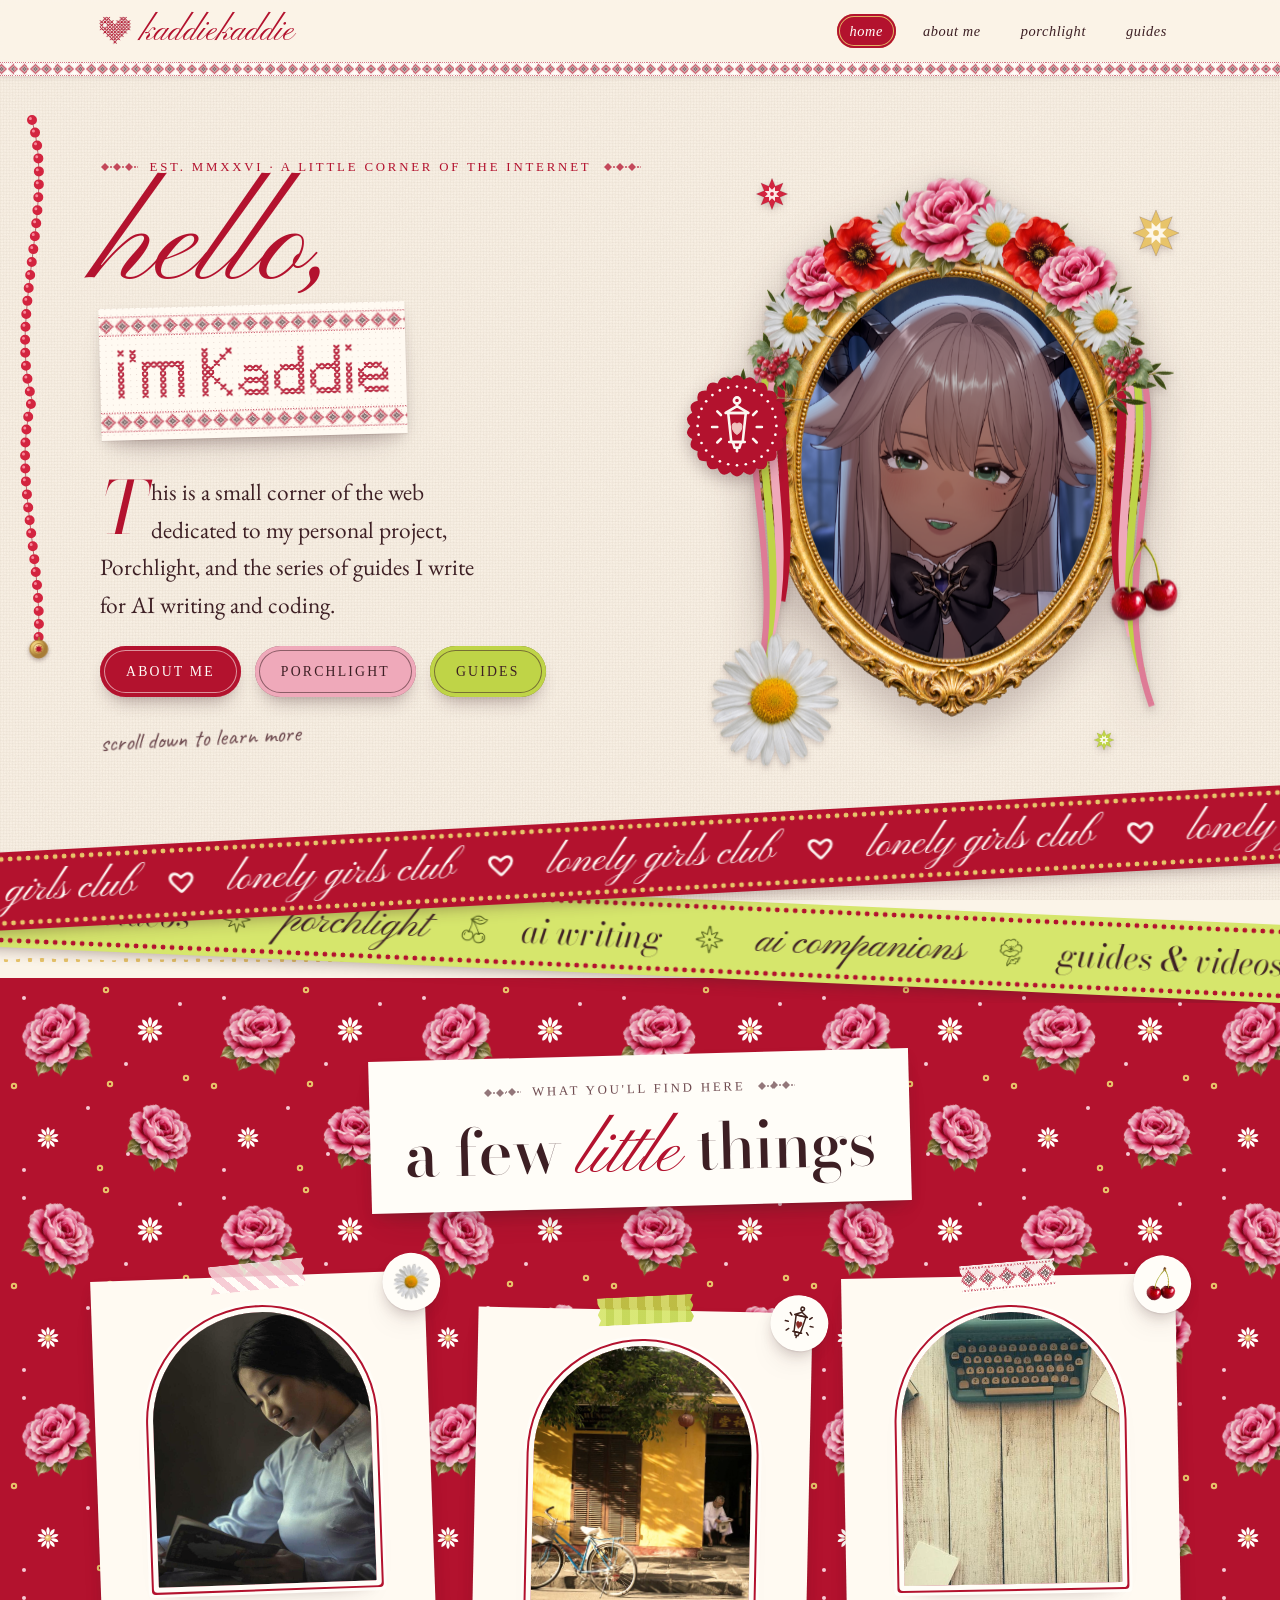
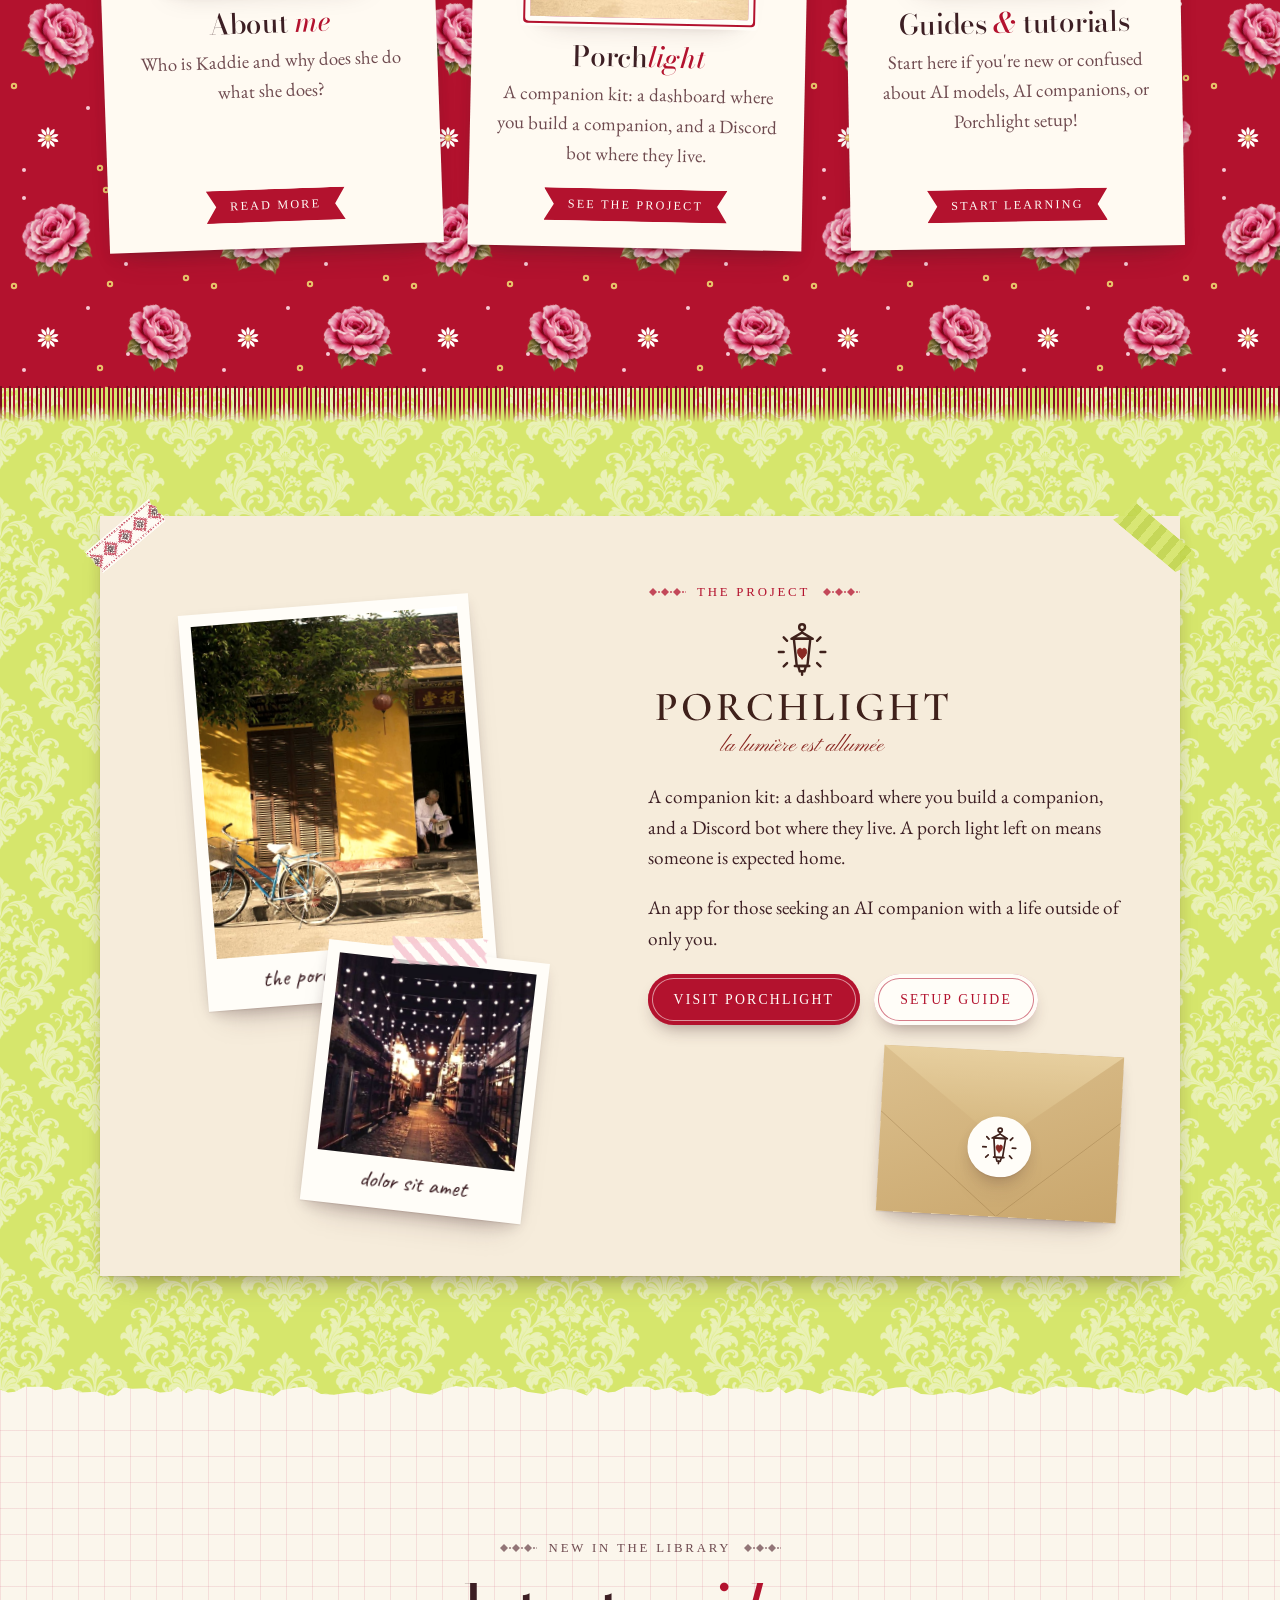
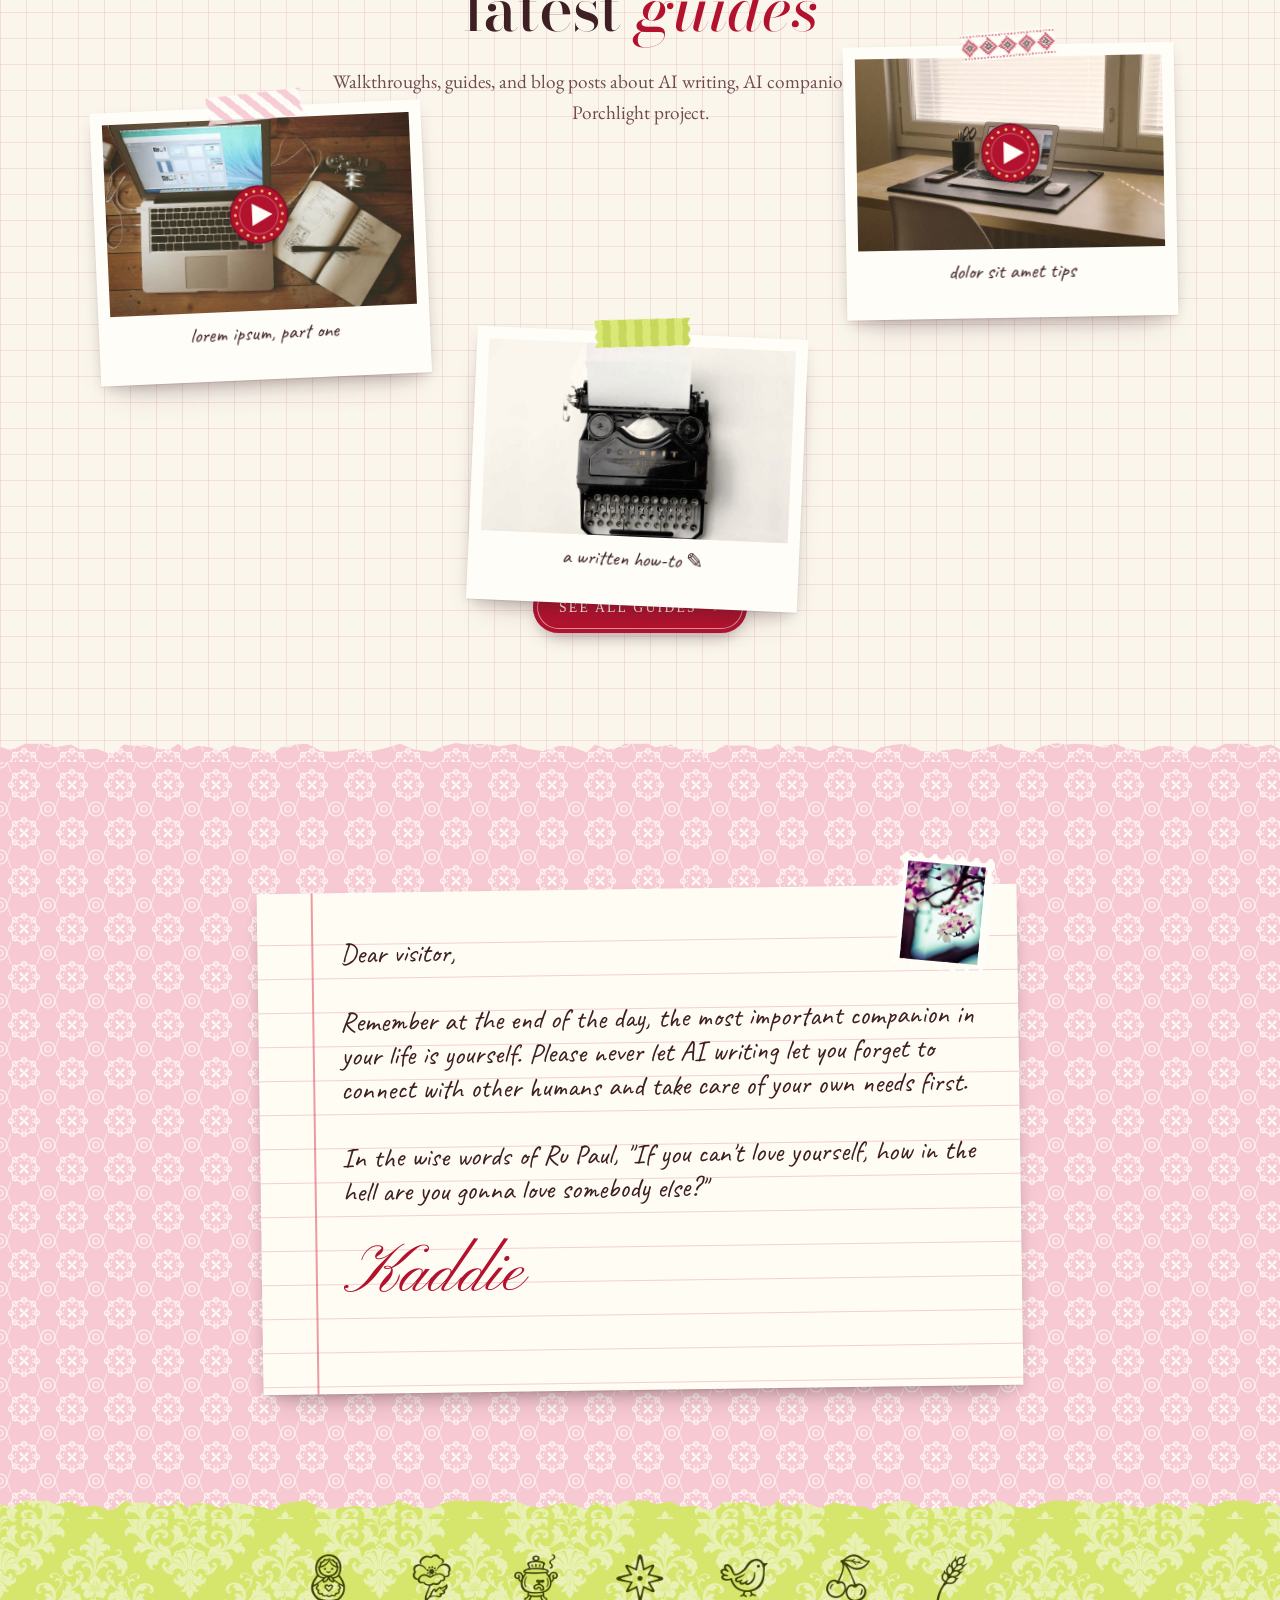
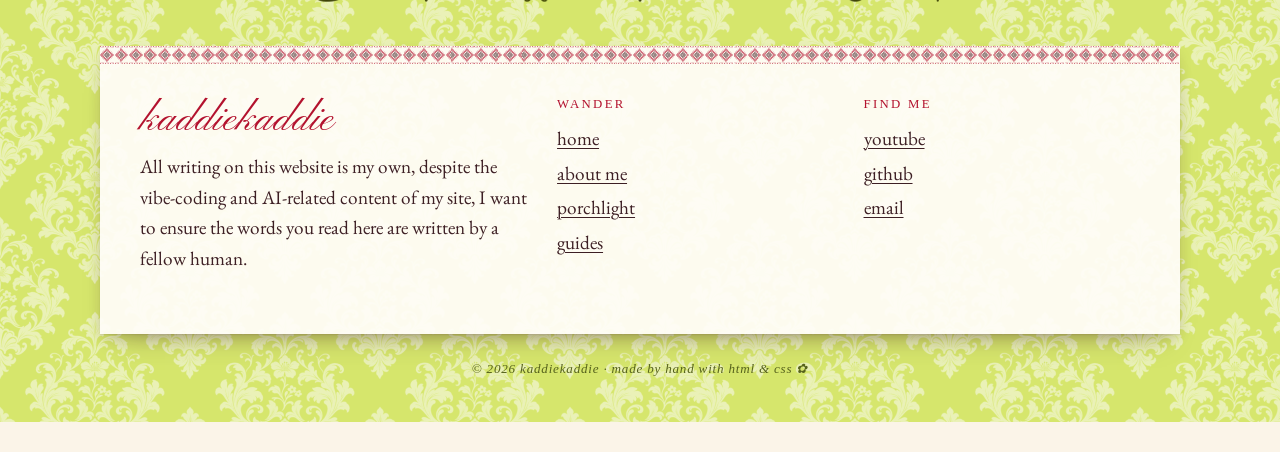
==== commit 3ece3bf4: "Use indexmain.png in the homepage frame and remove the previous portrait" ====
--- a/index.html
+++ b/index.html
@@ -52,7 +52,7 @@
 
         <div class="hero-visual">
           <div class="oval-frame reveal drop" data-speed=".05">
-            <img class="photo" src="assets/img/photos/kaddie-mansion.webp" alt="Kaddie’s green-eyed, horned avatar in a moonlit mansion" width="800" height="1000">
+            <img class="photo" src="assets/img/photos/indexmain.png" alt="Kaddie’s green-eyed, horned avatar in a moonlit mansion" width="800" height="1000">
             <svg class="frame-art" viewBox="0 0 400 500" aria-hidden="true"><use href="#oval-frame"/></svg>
             <svg class="vinok" viewBox="0 0 400 500" aria-hidden="true"><use href="#vinok"/></svg>
           </div>
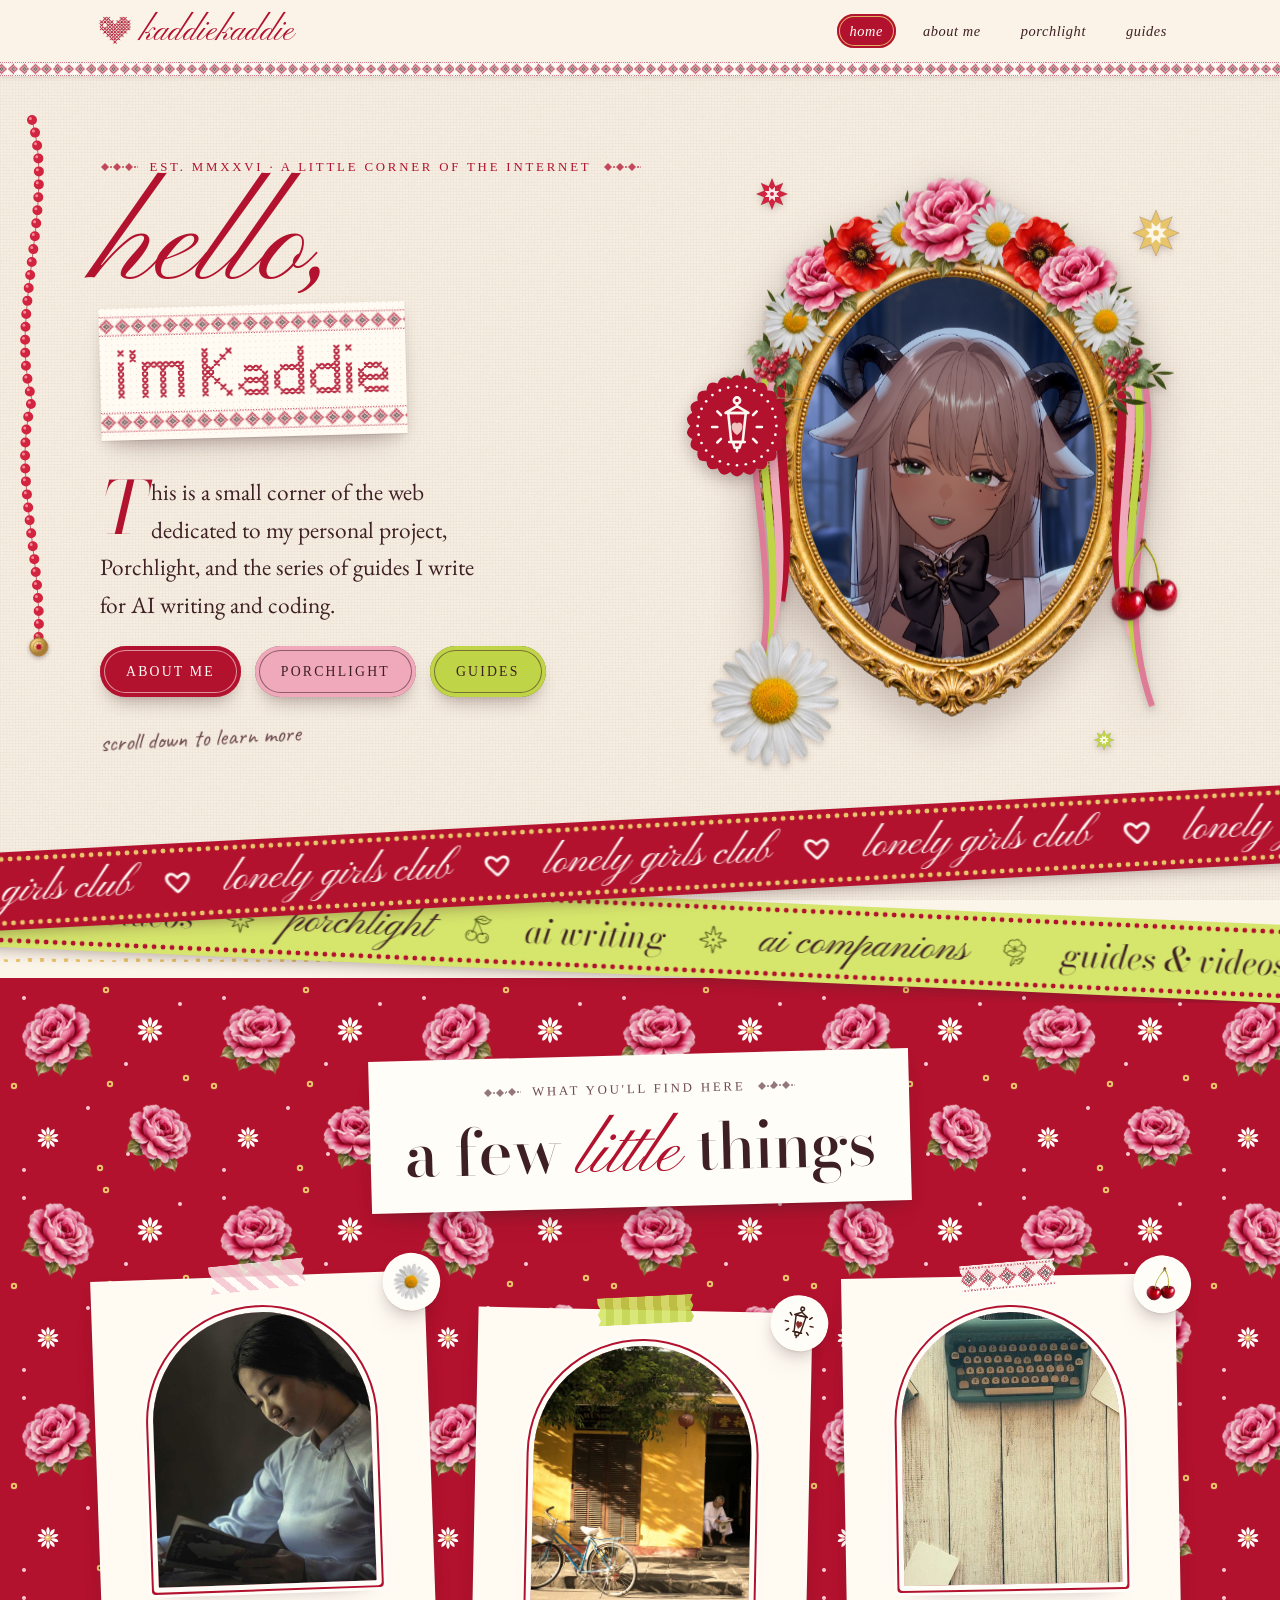
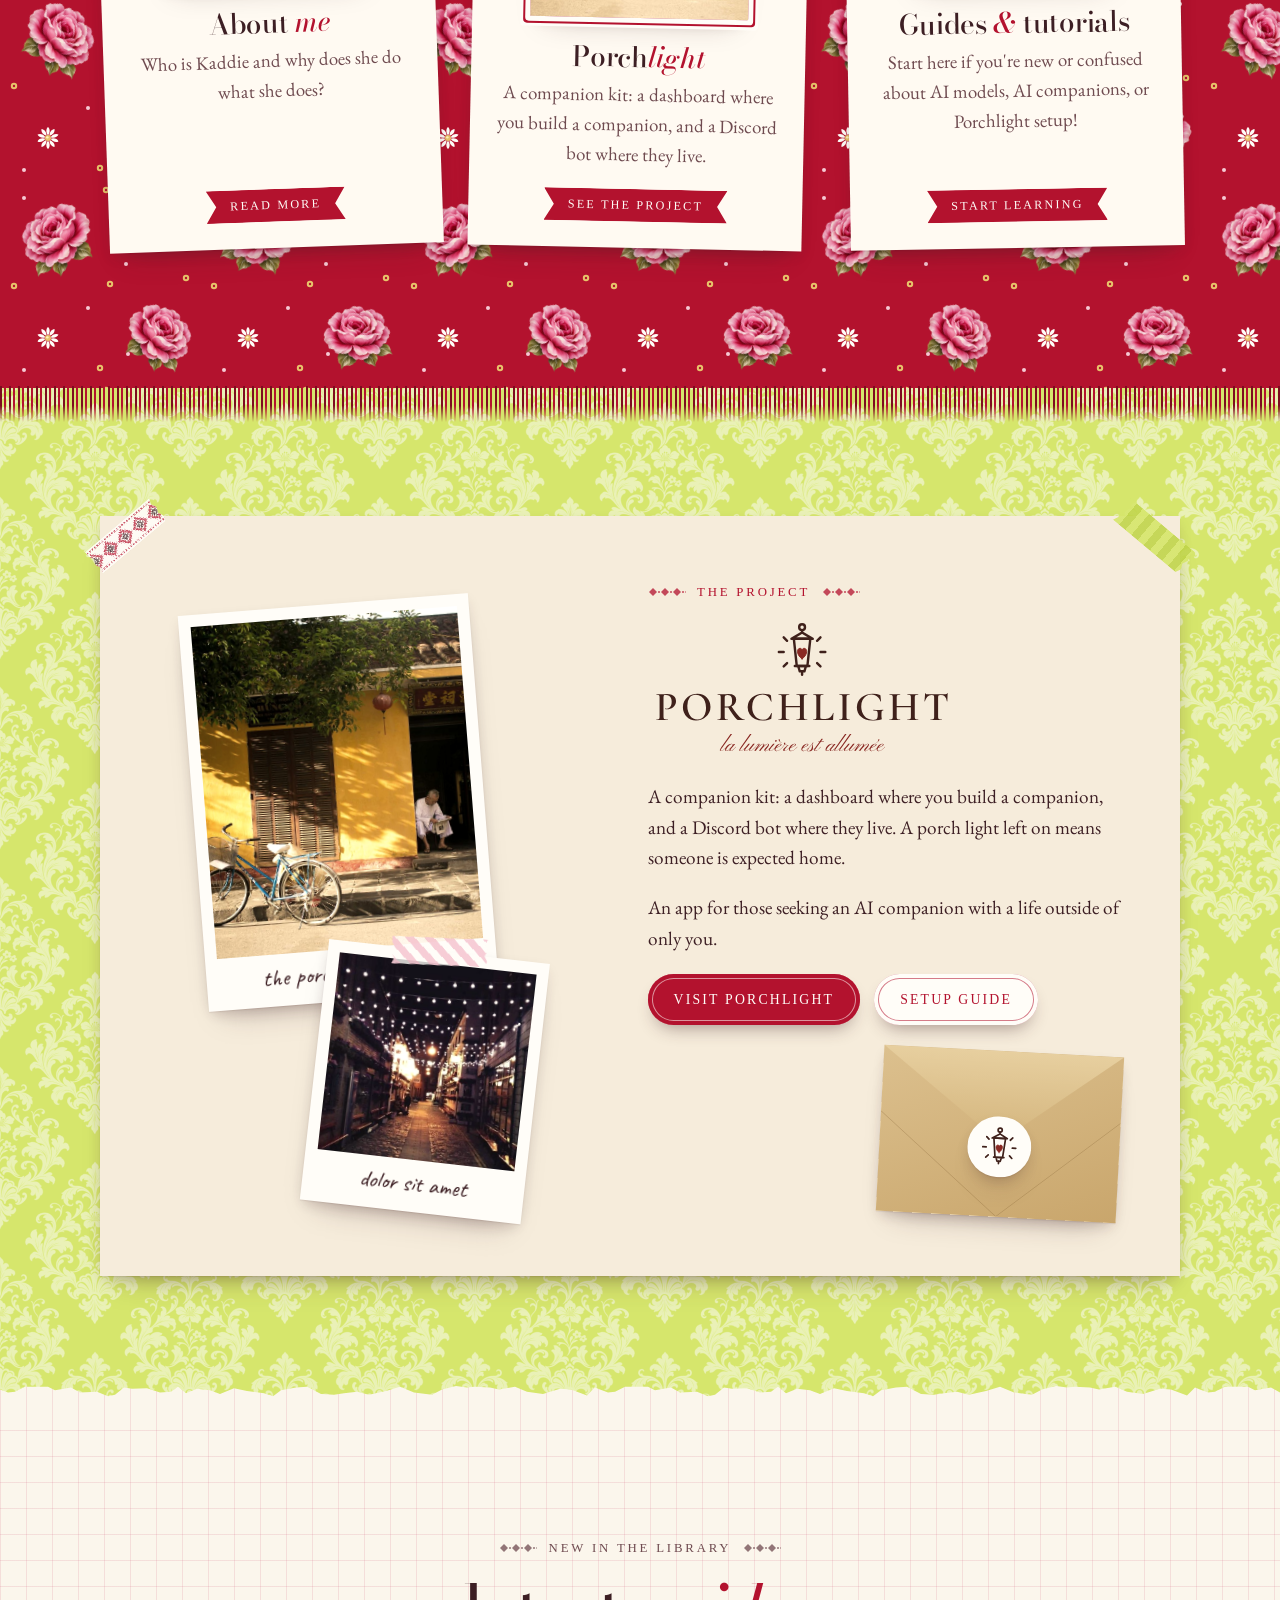
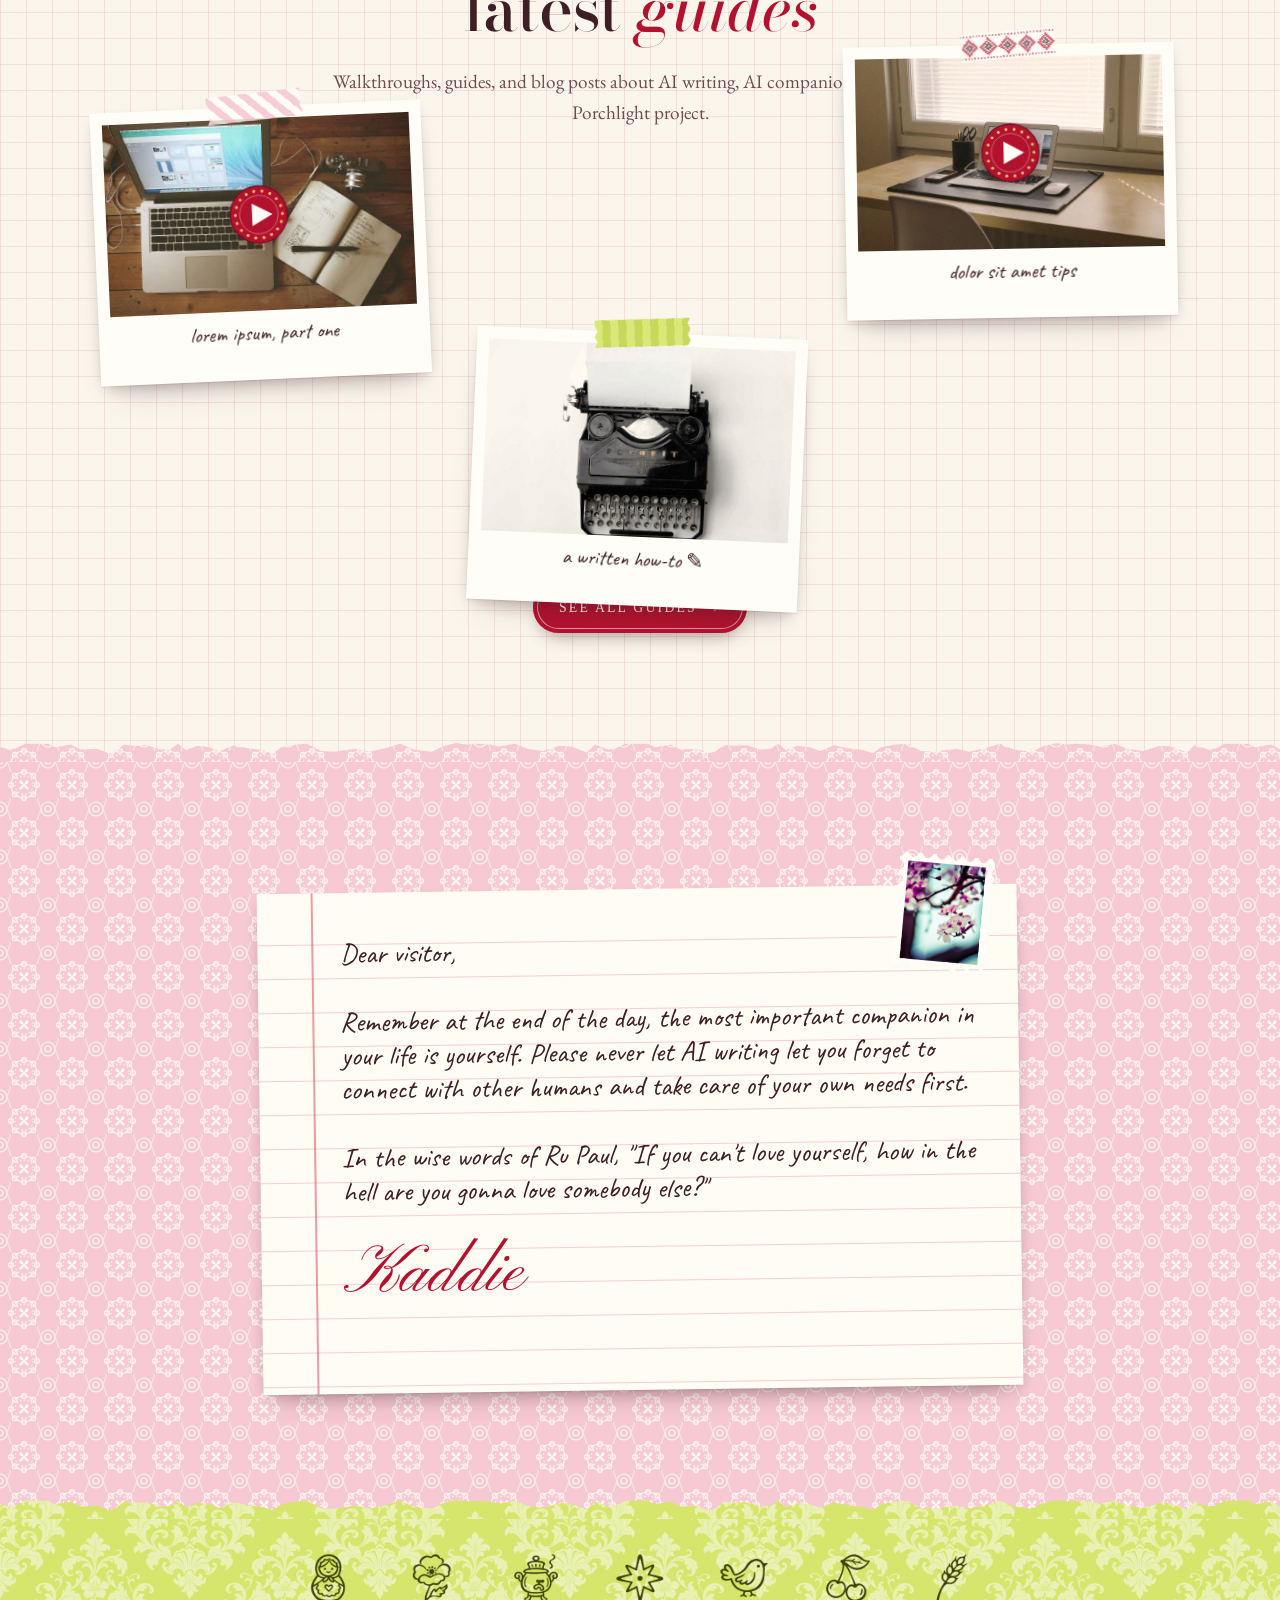
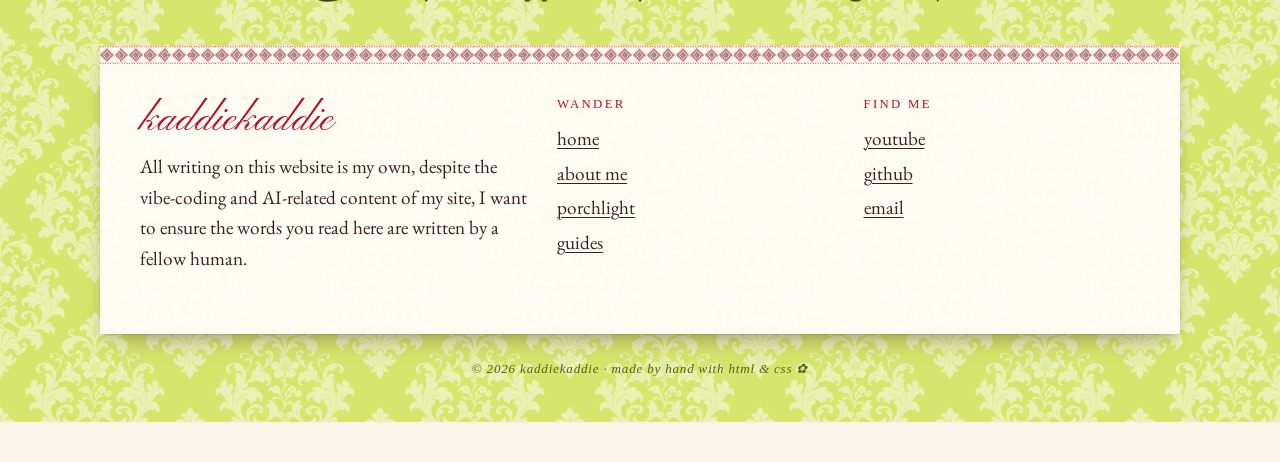
==== commit fcdf41f5: "Use the wider portrait in the homepage gold frame" ====
--- a/index.html
+++ b/index.html
@@ -52,7 +52,7 @@
 
         <div class="hero-visual">
           <div class="oval-frame reveal drop" data-speed=".05">
-            <img class="photo" src="assets/img/photos/indexmain.png" alt="Kaddie’s green-eyed, horned avatar in a moonlit mansion" width="800" height="1000">
+            <img class="photo" src="indexamain.png" alt="Kaddie’s green-eyed, horned avatar in a moonlit mansion" width="800" height="1000">
             <svg class="frame-art" viewBox="0 0 400 500" aria-hidden="true"><use href="#oval-frame"/></svg>
             <svg class="vinok" viewBox="0 0 400 500" aria-hidden="true"><use href="#vinok"/></svg>
           </div>
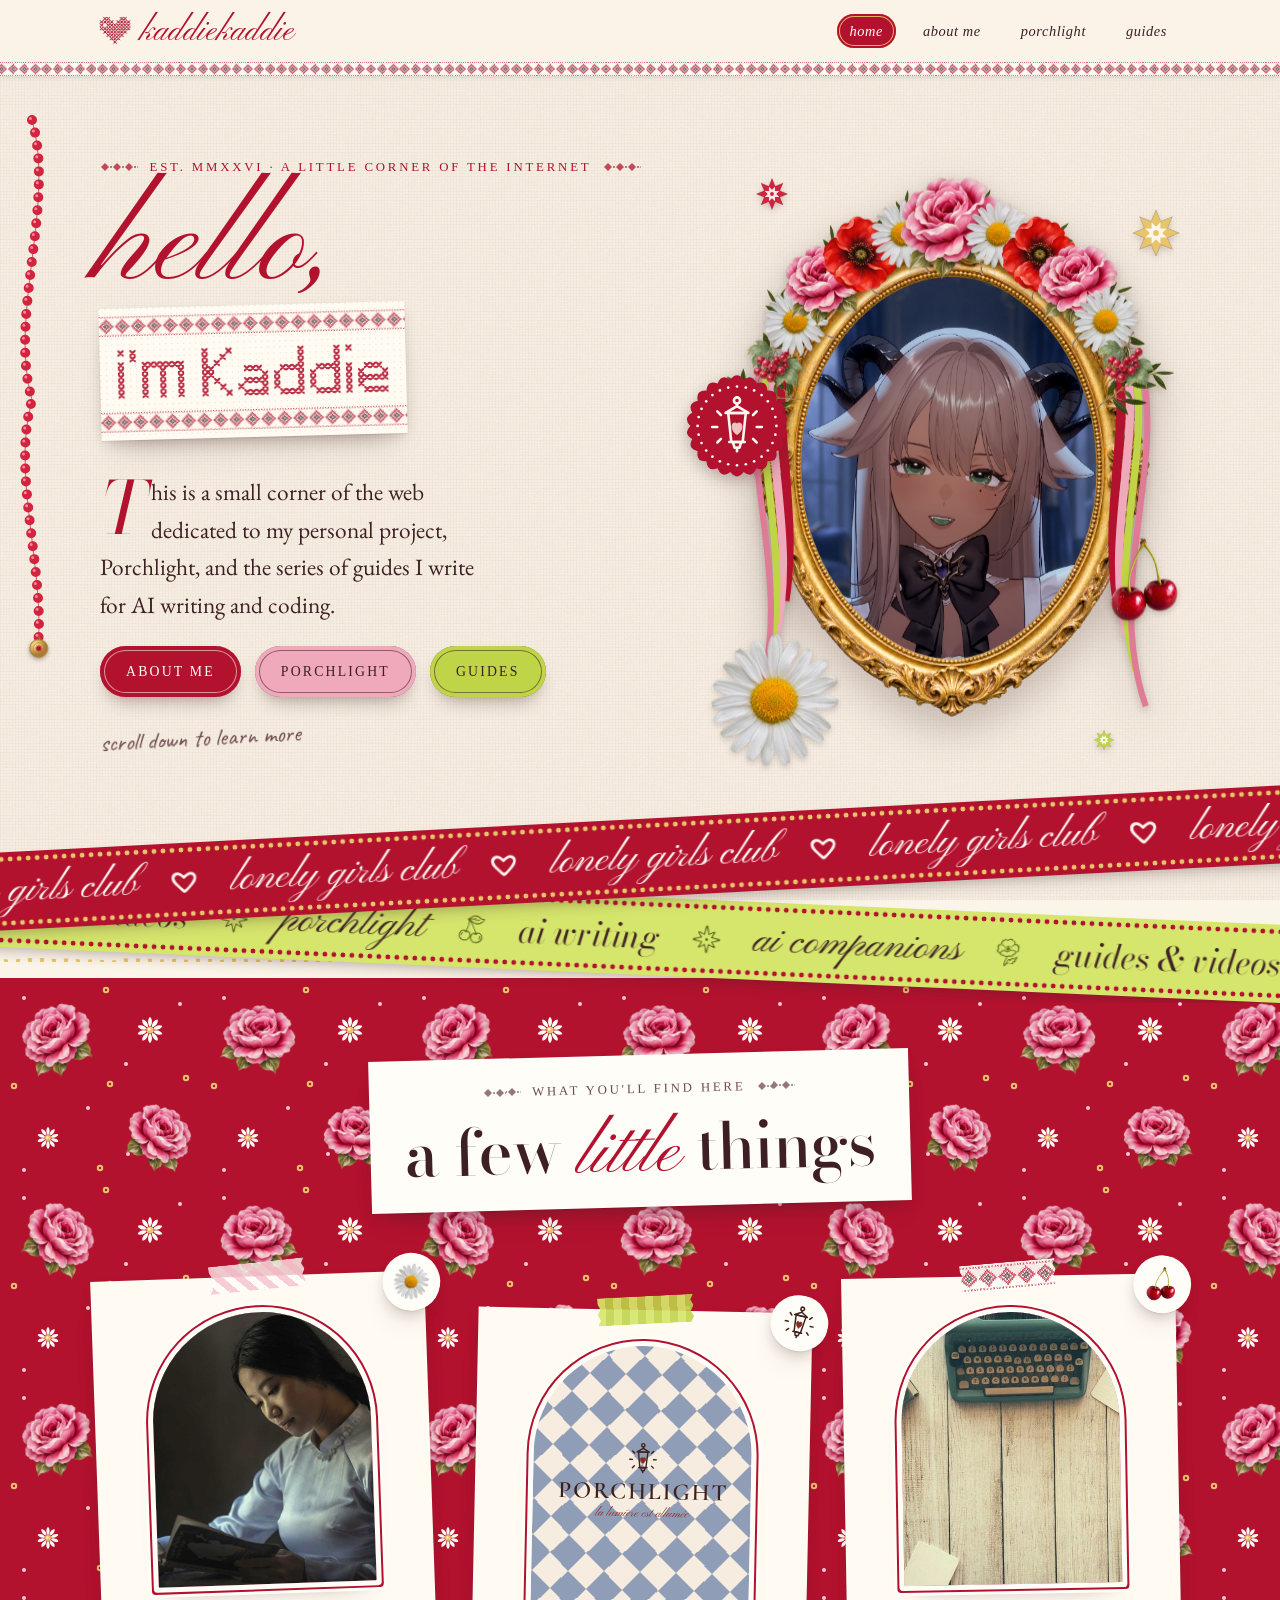
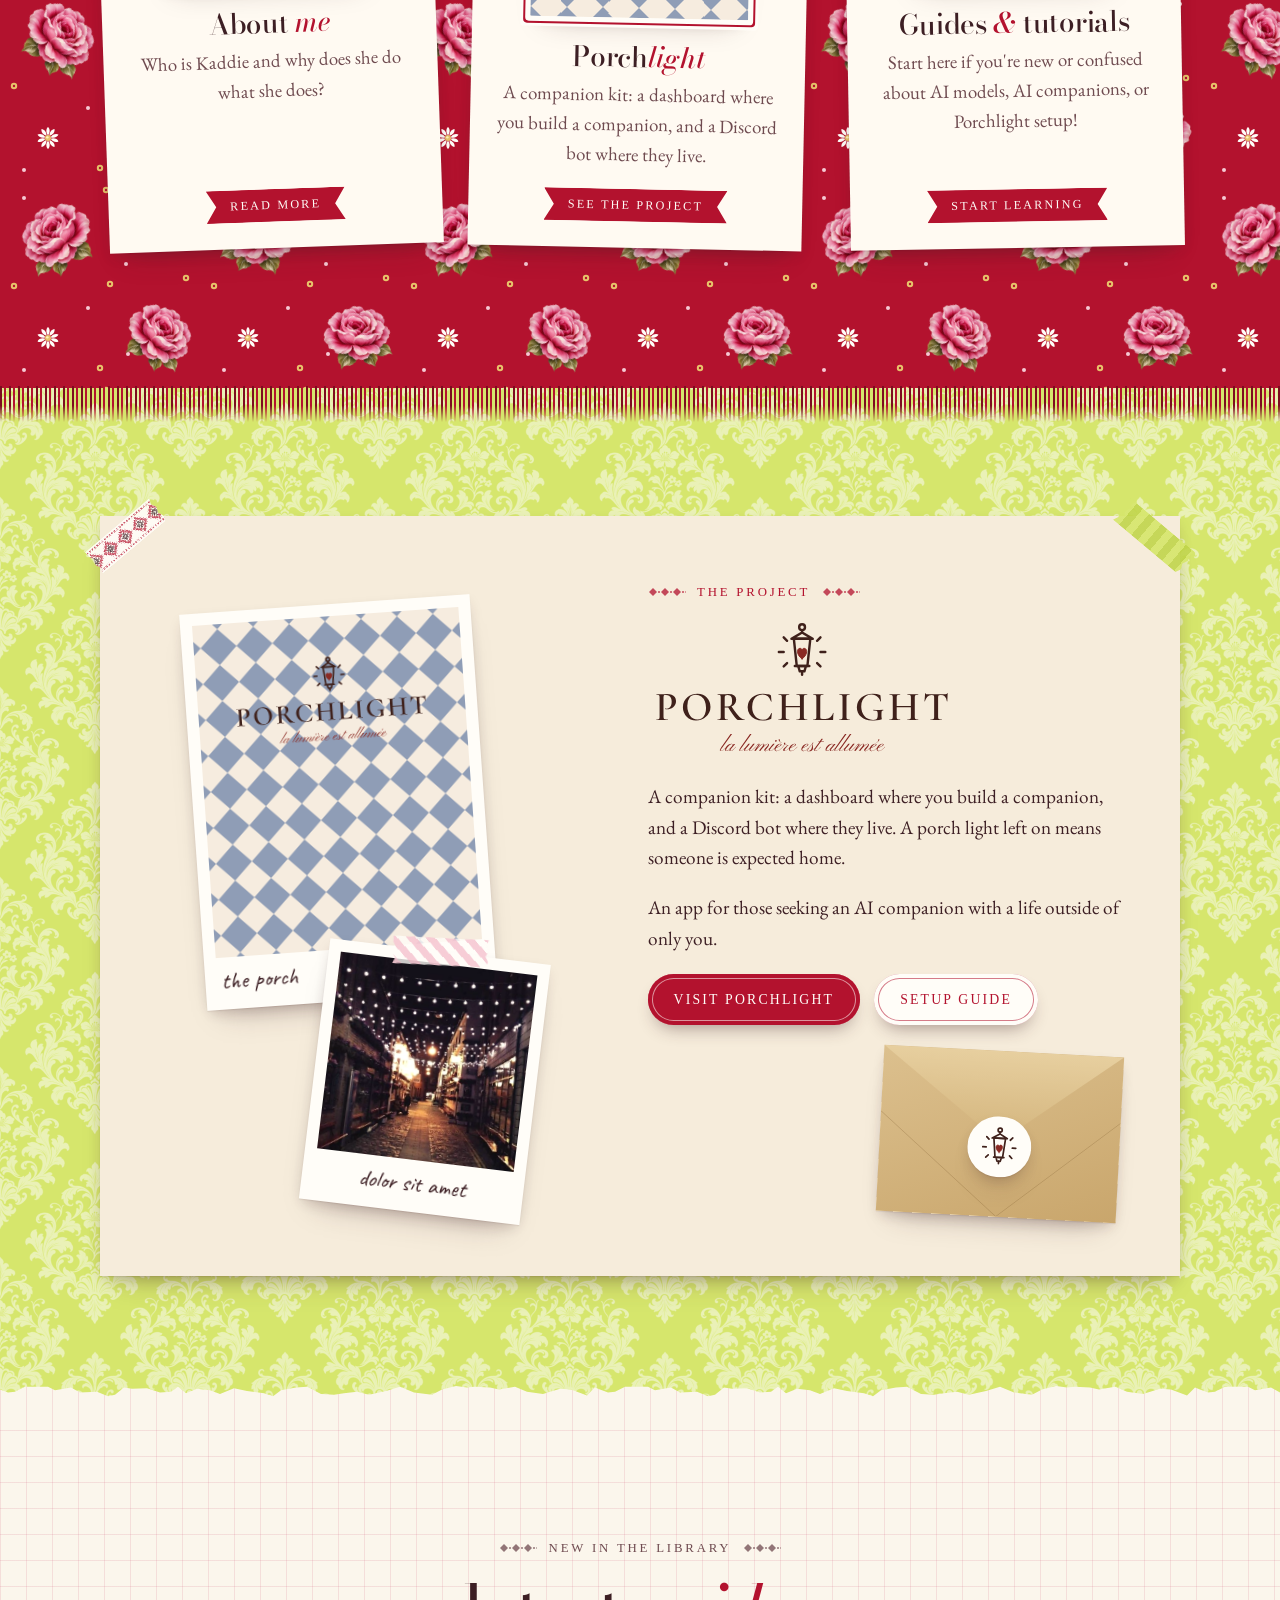
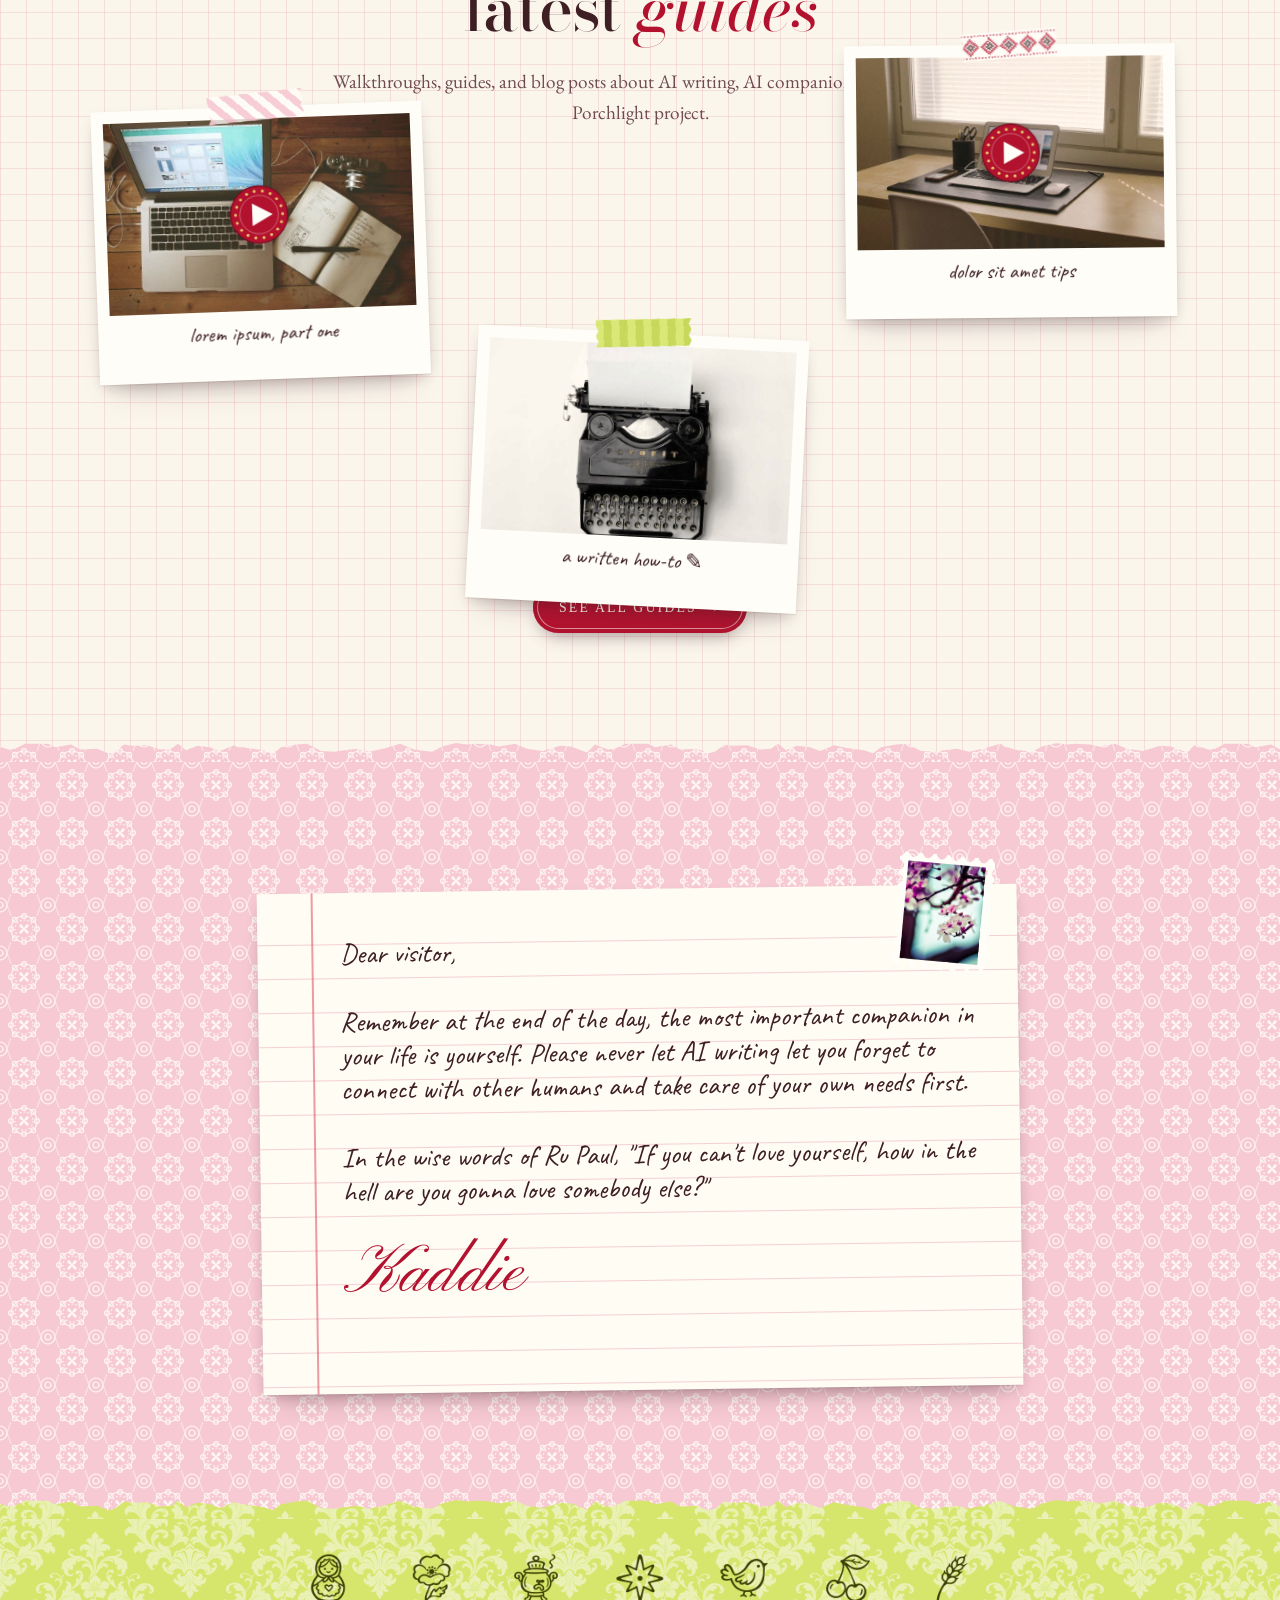
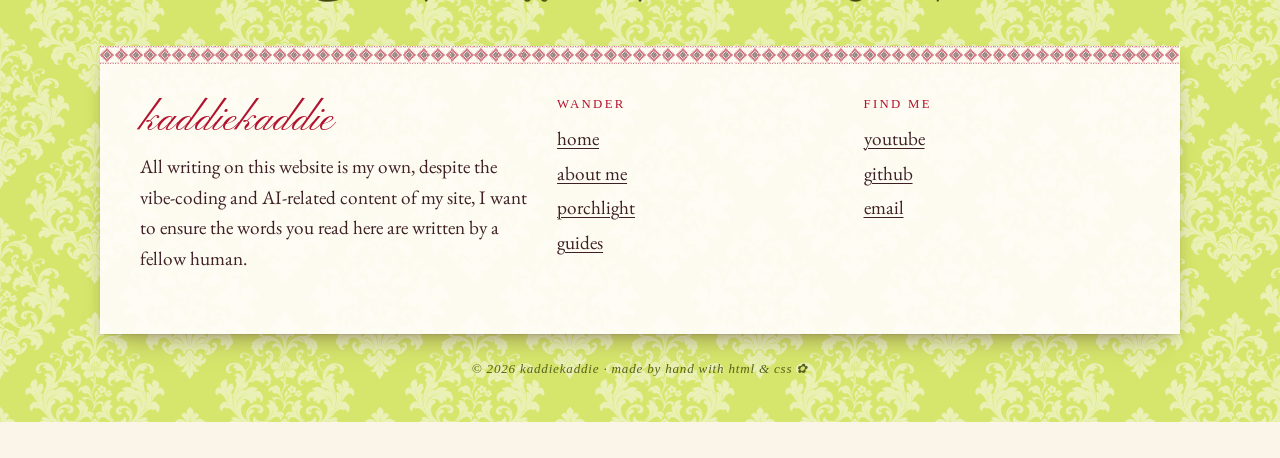
==== commit ca5a6765: "Show Porchlight branding on the homepage" ====
--- a/index.html
+++ b/index.html
@@ -10,7 +10,7 @@
   <link rel="preconnect" href="https://fonts.googleapis.com">
   <link rel="preconnect" href="https://fonts.gstatic.com" crossorigin>
   <link href="https://fonts.googleapis.com/css2?family=Bodoni+Moda:ital,opsz,wght@0,6..96,400..900;1,6..96,400..900&family=Caveat:wght@400..700&family=EB+Garamond:ital,wght@0,400..800;1,400..800&family=Old+Standard+TT:ital,wght@0,400;0,700;1,400&family=Pinyon+Script&display=swap" rel="stylesheet">
-  <link rel="stylesheet" href="assets/css/style.css?v=footer-spacing">
+  <link rel="stylesheet" href="assets/css/style.css?v=porchlight-art">
 </head>
 <body data-beads>
   <a class="skip-link" href="#main">skip to content</a>
@@ -110,7 +110,9 @@
           <a class="what-card reveal" style="--d:.1s" href="porchlight.html">
             <span class="tape green"></span>
             <img class="emblem" src="assets/porchlight/logos/porchlight-mark.svg" alt="" width="64" height="60">
-            <div class="arch"><img src="assets/img/photos/porch-house.jpg" alt="" loading="lazy" width="900" height="1100"></div>
+            <div class="arch porchlight-art">
+              <img src="assets/porchlight/logos/porchlight-lockup.svg" alt="" loading="lazy" width="496" height="226">
+            </div>
             <h3>Porch<em>light</em></h3>
             <p>A companion kit: a dashboard where you build a companion, and a Discord bot where they live.</p>
             <span class="label">see the project</span>
@@ -136,8 +138,10 @@
 
           <div class="teaser-photos">
             <figure class="polaroid" data-speed=".04">
-              <img src="assets/img/photos/porch-house.jpg" alt="Placeholder photo: a yellow house with a bicycle by the front porch" loading="lazy" width="900" height="1100">
-              <figcaption>the porch, lorem ipsum</figcaption>
+              <div class="porchlight-art">
+                <img src="assets/porchlight/logos/porchlight-lockup.svg" alt="" loading="lazy" width="496" height="226">
+              </div>
+              <figcaption>the porch</figcaption>
             </figure>
             <figure class="polaroid" data-speed="-.05">
               <span class="tape"></span>
--- a/assets/css/style.css
+++ b/assets/css/style.css
@@ -682,6 +682,21 @@
 .what-card .emblem { position: absolute; width: 70px; height: 70px; right: -16px; top: -18px; rotate: 12deg; }
 .what-card img.emblem { width: 58px; height: auto; background: var(--white); border-radius: 50%; padding: 10px; box-shadow: var(--shadow-paper); }
 
+/* porchlight artwork on the home page */
+.porchlight-art {
+  display: grid;
+  place-items: center;
+  aspect-ratio: 4 / 5;
+  background: #f6ecdf url("../porchlight/patterns/harlequin.svg") center / 180px repeat;
+}
+.porchlight-art > img {
+  width: 84%;
+  height: auto;
+  aspect-ratio: auto;
+  object-fit: contain;
+  filter: none;
+}
+
 /* porchlight teaser board */
 .teaser-board {
   position: relative;
@@ -696,7 +711,9 @@
 .teaser-photos { position: relative; min-height: 460px; }
 .teaser-photos .polaroid:nth-child(1) { --r: -5deg; width: 68%; position: absolute; left: 0; top: 0; }
 .teaser-photos .polaroid:nth-child(2) { --r: 6deg; width: 52%; position: absolute; right: 0; bottom: 0; }
-.teaser-photos .polaroid:nth-child(1) img { aspect-ratio: 4 / 5; }
+.teaser-photos .porchlight-art { align-items: start; }
+.teaser-photos .porchlight-art > img { width: 78%; margin-block-start: 14%; }
+.teaser-photos .porchlight-art + figcaption { text-align: left; }
 .teaser-copy .pl-lockup { width: min(320px, 90%); margin: 0 0 18px -6px; }
 .teaser-copy .envelope { width: min(240px, 70%); margin: 26px 0 0 auto; rotate: 3deg; }
 .teaser-copy .envelope img { position: absolute; left: 50%; top: 58%; width: 64px; translate: -50% -50%; z-index: 2; background: var(--white); border-radius: 50%; padding: 10px; box-shadow: var(--shadow-paper); }
